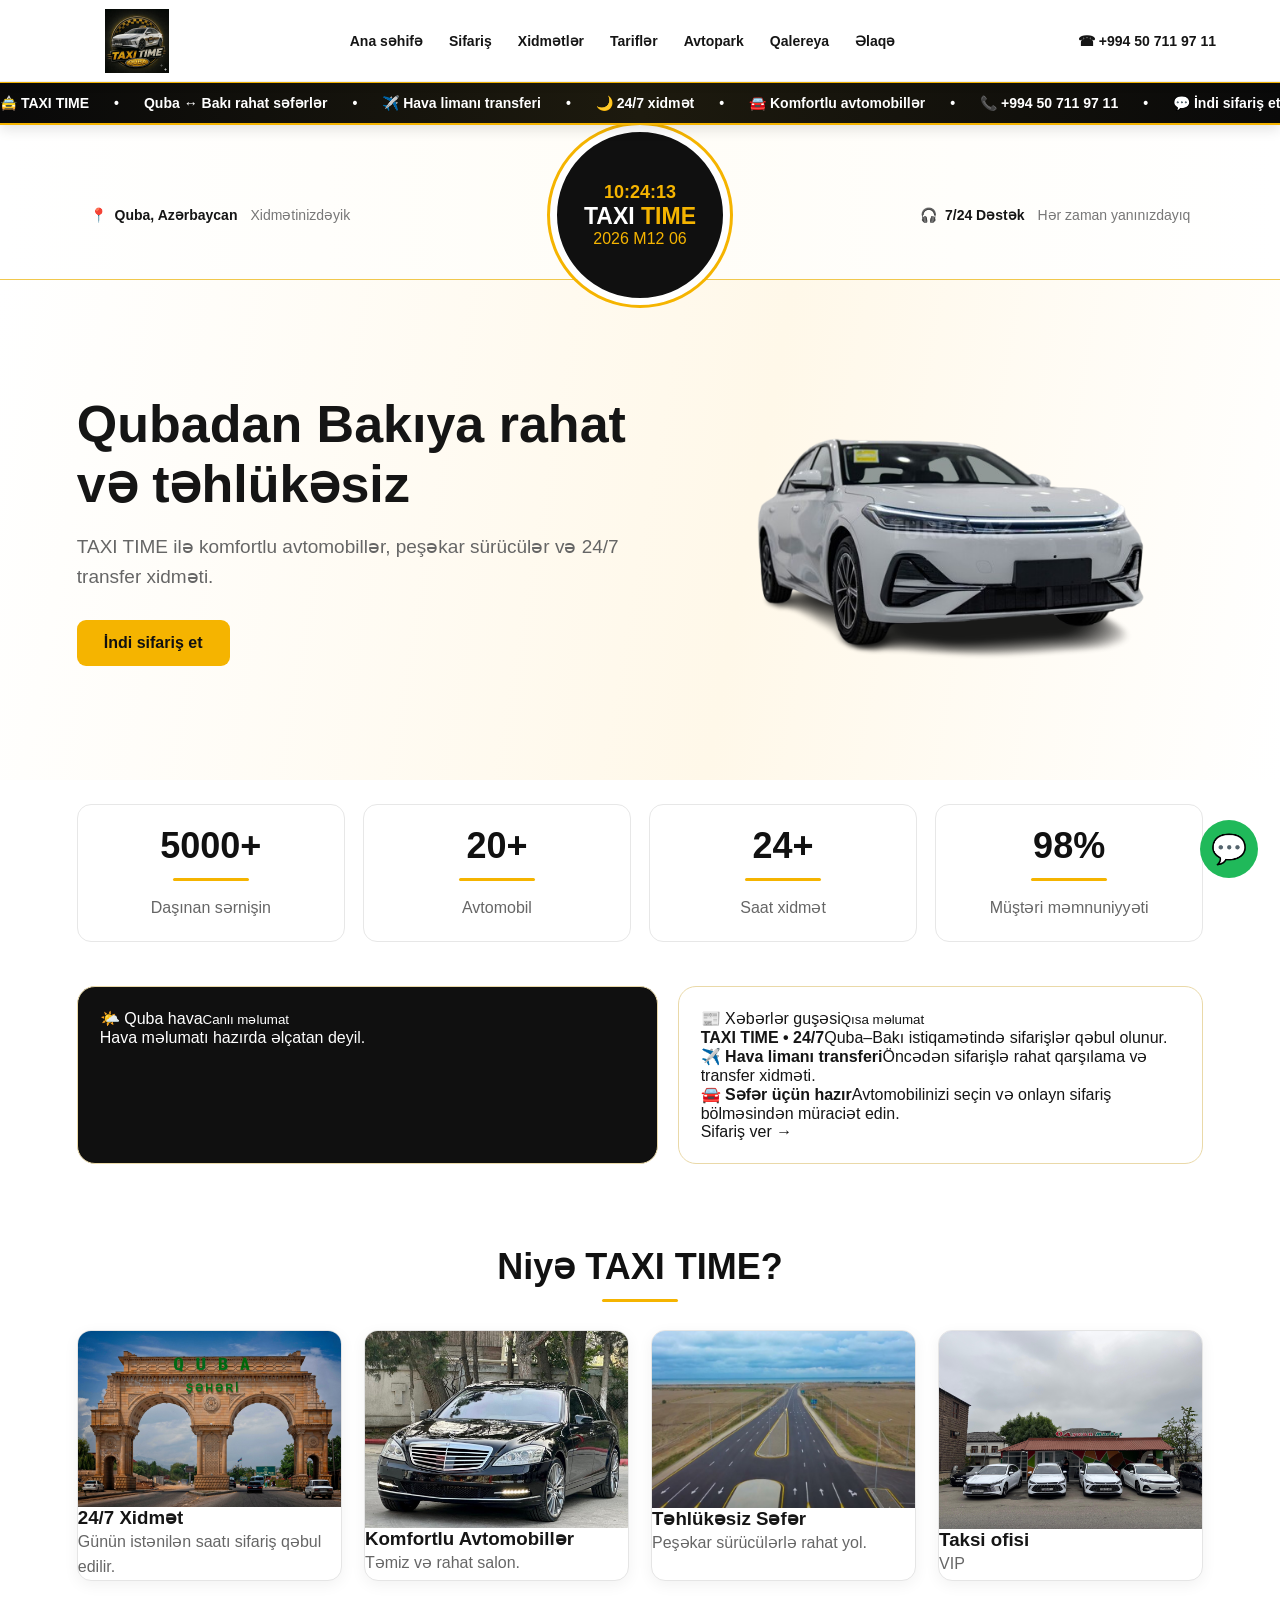
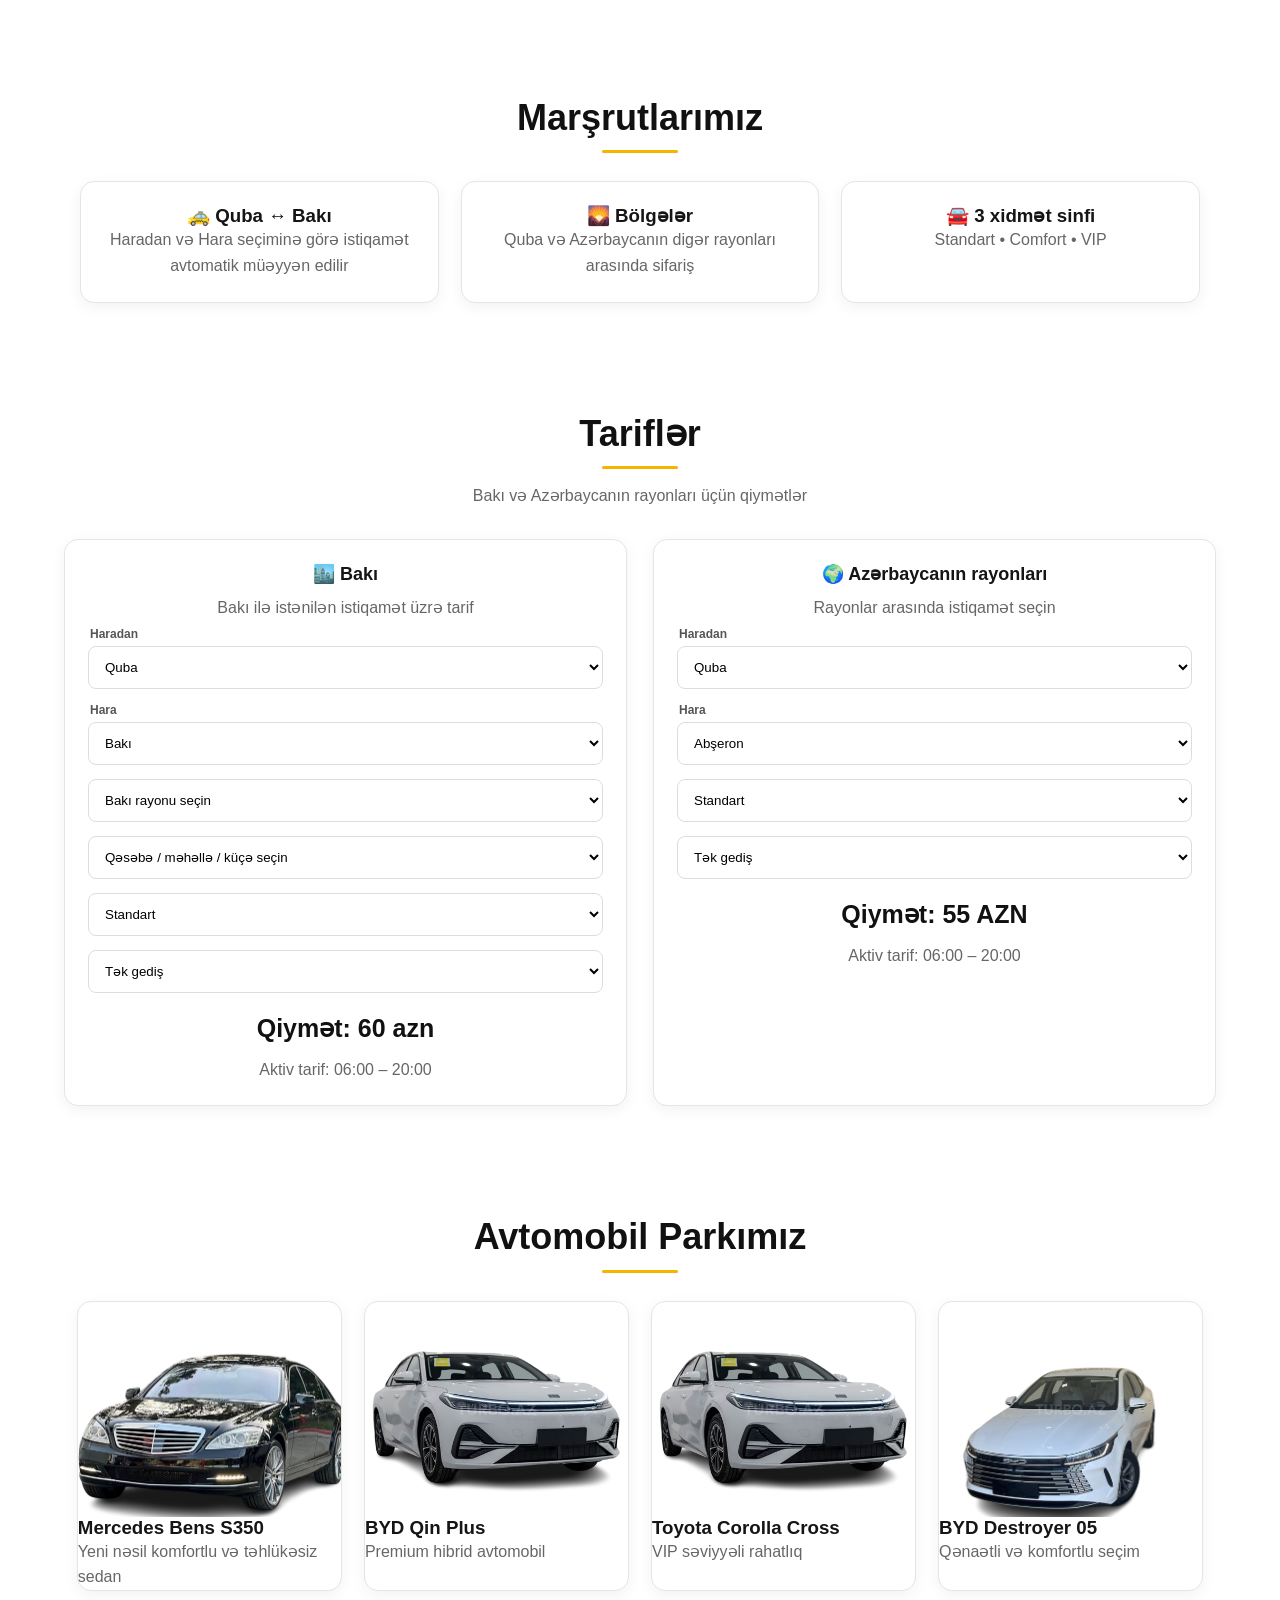
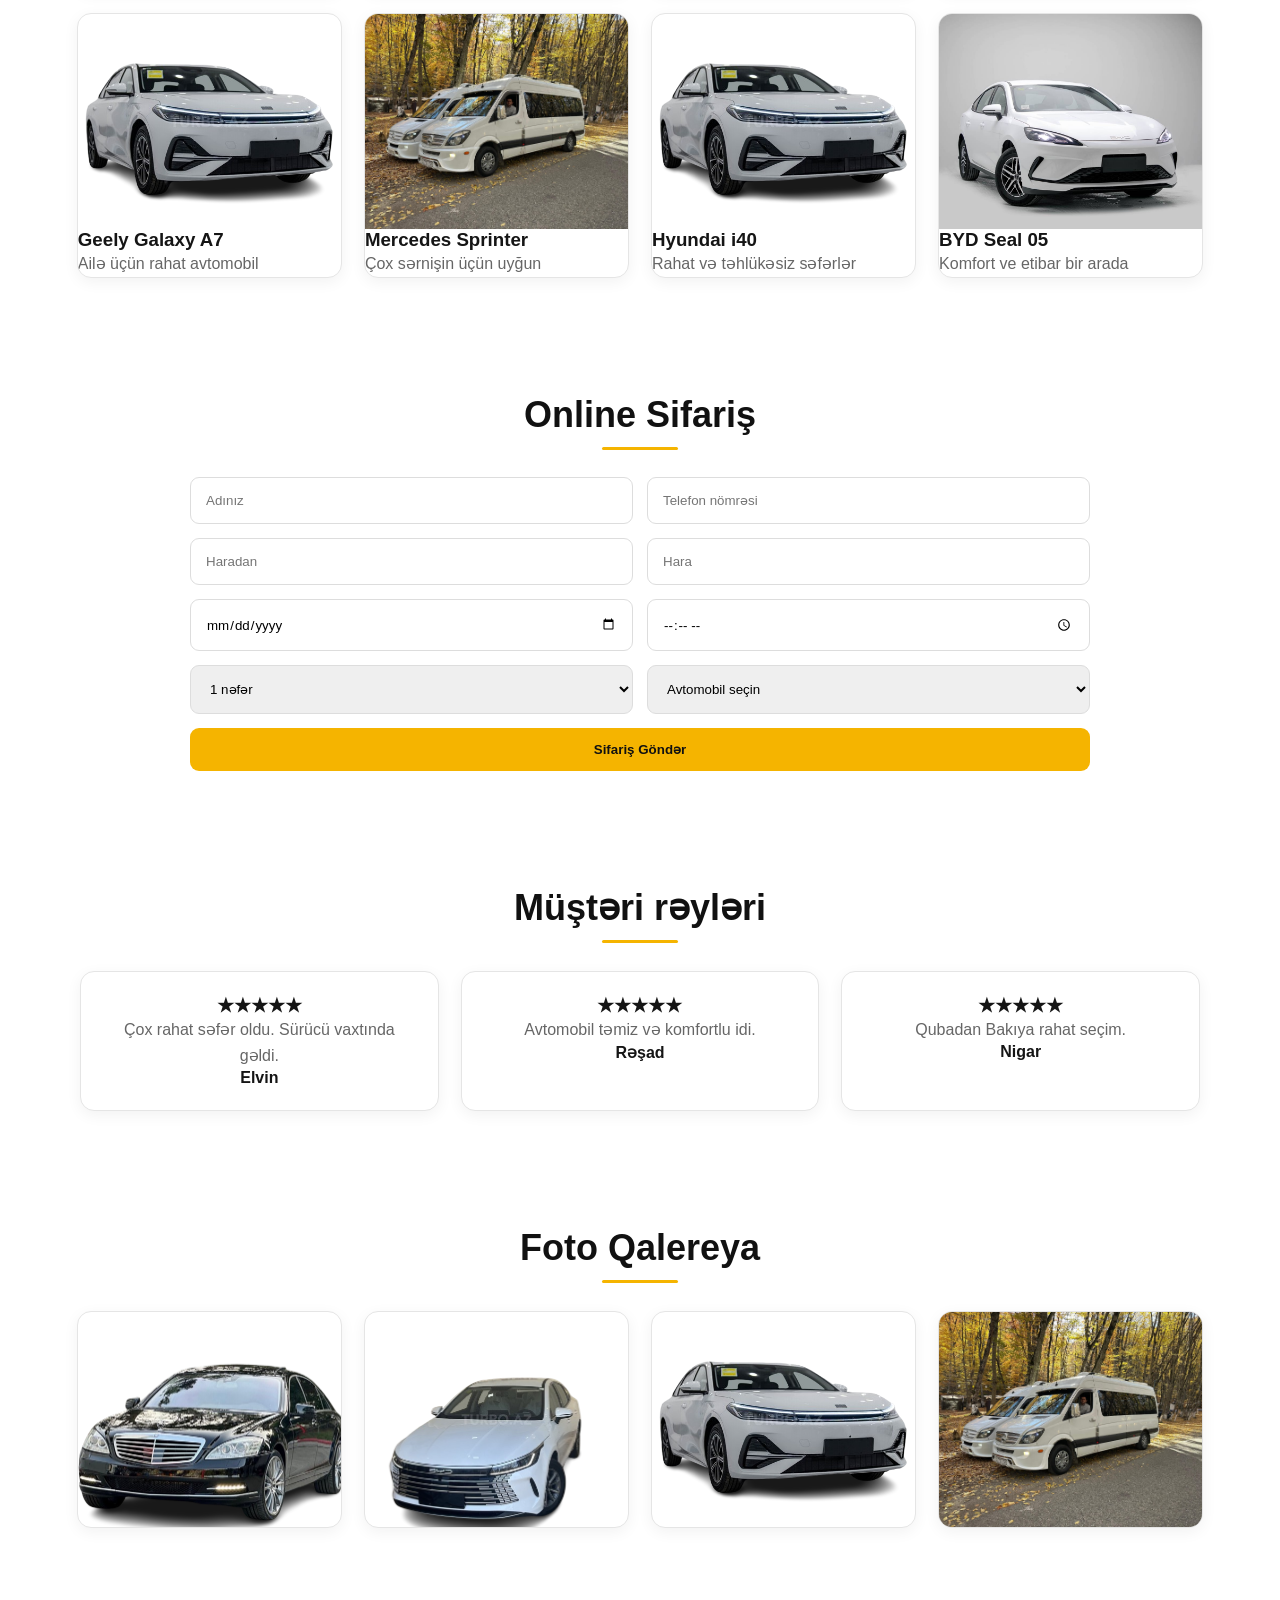
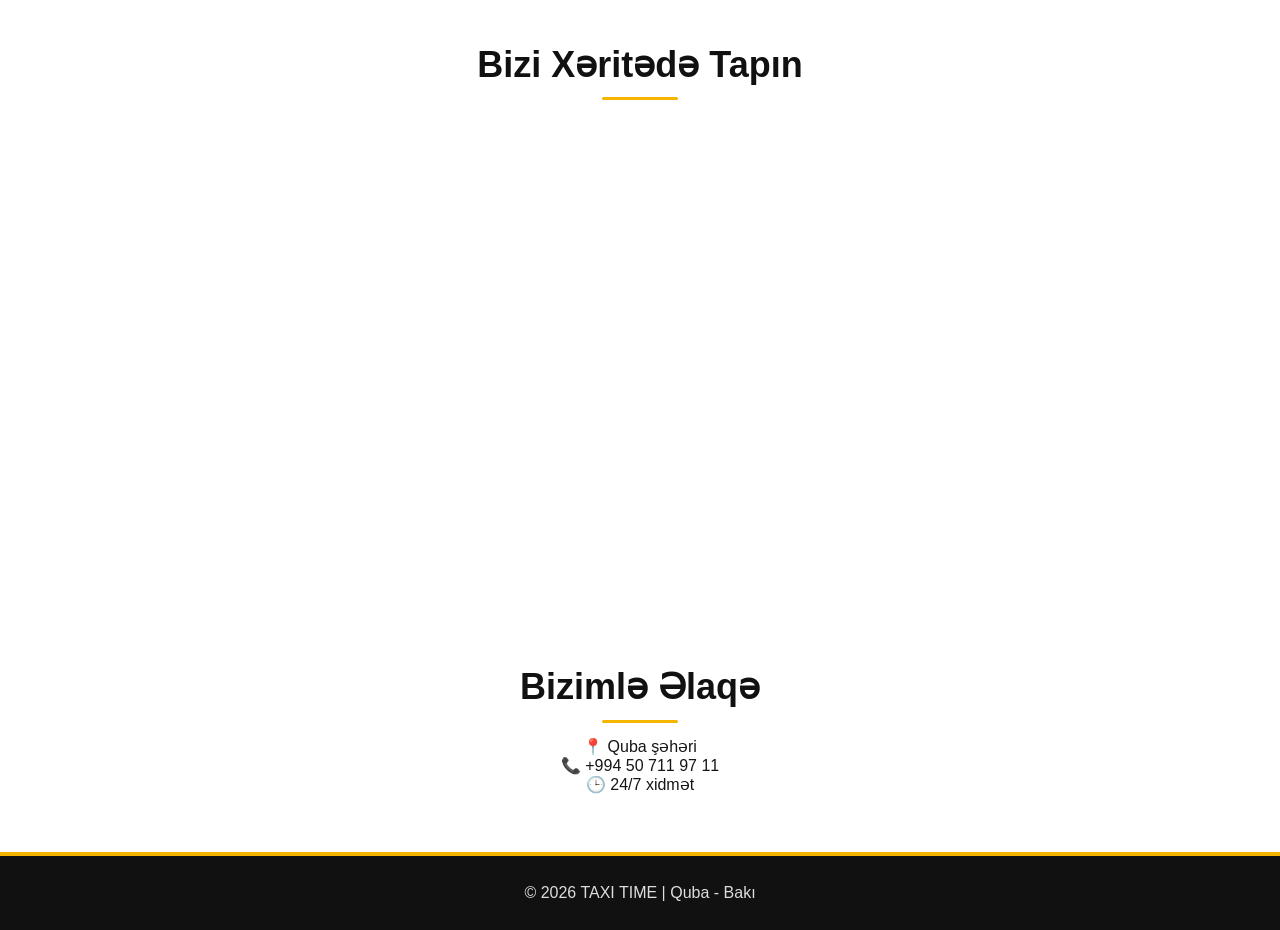
==== index.html @ c2cf370c "Bust tariff cache after Baku district fix" ====
<!DOCTYPE html>
<html lang="az"><head><meta charset="UTF-8"><meta name="viewport" content="width=device-width,initial-scale=1.0"><title>TAXI TIME | Qubadan Bakıya Rahat Taksi</title><link rel="icon" href="favicon.ico"><meta name="description" content="TAXI TIME - Quba, Bakı və bölgələrə 24/7 transfer xidməti."><link rel="stylesheet" href="style.css?v=20260822-info1"></head><body>
<div id="lightbox" class="lightbox"><span class="close">&times;</span><img class="lightbox-content" id="lightbox-img"></div>
<header id="top"><div class="logo"><img src="logo.png" alt="TAXI TIME"></div><nav><a href="#home">Ana səhifə</a><a href="#order">Sifariş</a><a href="#services">Xidmətlər</a><a href="#prices">Tariflər</a><a href="#fleet">Avtopark</a><a href="#gallery">Qalereya</a><a href="#contact">Əlaqə</a></nav><a class="header-phone" href="tel:+994507119711">☎ +994 50 711 97 11</a></header>
<div class="promo-ticker"><div class="promo-track"><span>🚖 TAXI TIME</span><b>•</b><span>Quba ↔ Bakı rahat səfərlər</span><b>•</b><span>✈️ Hava limanı transferi</span><b>•</b><span>🌙 24/7 xidmət</span><b>•</b><span>🚘 Komfortlu avtomobillər</span><b>•</b><span>📞 +994 50 711 97 11</span><b>•</b><span>💬 İndi sifariş et!</span></div></div>
<div class="clock-zone"><div class="clock-side">📍 <strong>Quba, Azərbaycan</strong><span>Xidmətinizdəyik</span></div><div id="bakuClock" class="brand-clock"><div class="clock-time">--:--:--</div><div class="clock-brand">TAXI <b>TIME</b></div><div class="clock-date">--.--.----</div></div><div class="clock-side right">🎧 <strong>7/24 Dəstək</strong><span>Hər zaman yanınızdayıq</span></div></div>
<section class="hero" id="home"><div class="hero-text"><h1>Qubadan Bakıya rahat və təhlükəsiz</h1><p>TAXI TIME ilə komfortlu avtomobillər, peşəkar sürücülər və 24/7 transfer xidməti.</p><a href="#order" class="hero-btn">İndi sifariş et</a></div><div class="car"><img src="car.png" alt="TAXI TIME avtomobili"></div></section>
<section class="stats"><div class="stat-box"><h2 class="counter" data-target="5000">0</h2><p>Daşınan sərnişin</p></div><div class="stat-box"><h2 class="counter" data-target="20">0</h2><p>Avtomobil</p></div><div class="stat-box"><h2 class="counter" data-target="24">0</h2><p>Saat xidmət</p></div><div class="stat-box"><h2>98%</h2><p>Müştəri məmnuniyyəti</p></div></section>
<section class="info-corner" id="infoCorner"></section>
<section class="services" id="services"><h2>Niyə TAXI TIME?</h2><div class="cards" id="servicesBox"></div></section>
<section class="routes" id="routes"><h2>Marşrutlarımız</h2><div class="route-cards"><div class="route-card"><h3>🚕 Quba ↔ Bakı</h3><p>Haradan və Hara seçiminə görə istiqamət avtomatik müəyyən edilir</p></div><div class="route-card"><h3>🌄 Bölgələr</h3><p>Quba və Azərbaycanın digər rayonları arasında sifariş</p></div><div class="route-card"><h3>🚘 3 xidmət sinfi</h3><p>Standart • Comfort • VIP</p></div></div></section>
<section class="prices" id="prices"><div class="section-heading"><h2>Tariflər</h2><p>Bakı və Azərbaycanın rayonları üçün qiymətlər</p></div><div class="price-cards" id="priceList"></div></section>
<section class="fleet" id="fleet"><h2>Avtomobil Parkımız</h2><div class="fleet-cards" id="carsBox"></div></section>
<section class="order" id="order"><h2>Online Sifariş</h2><div class="order-box"><input id="name" placeholder="Adınız"><input id="phone" type="tel" placeholder="Telefon nömrəsi"><input id="from" placeholder="Haradan"><input id="to" placeholder="Hara"><input id="date" type="date"><input id="time" type="time"><select id="person"><option>1 nəfər</option><option>2 nəfər</option><option>3 nəfər</option><option>4 nəfər</option></select><select id="car"><option value="">Avtomobil seçin</option></select><button onclick="sendOrder()">Sifariş Göndər</button></div></section>
<section class="reviews"><h2>Müştəri rəyləri</h2><div class="review-cards" id="reviewsBox"></div></section>
<section class="gallery" id="gallery"><h2>Foto Qalereya</h2><div class="gallery-grid" id="galleryBox"></div></section>
<section class="map-section"><h2>Bizi Xəritədə Tapın</h2><div class="map-box"><iframe src="https://www.google.com/maps?q=Quba,Azerbaijan&output=embed" width="100%" height="420" style="border:0" loading="lazy" title="TAXI TIME xəritəsi"></iframe></div></section><section class="contact" id="contact"><h2>Bizimlə Əlaqə</h2><div class="contact-item">📍 Quba şəhəri</div><div class="contact-item">📞 <a href="tel:+994507119711">+994 50 711 97 11</a></div><div class="contact-item">🕒 24/7 xidmət</div></section><a class="whatsapp" href="https://wa.me/994507119711" target="_blank" rel="noopener" aria-label="WhatsApp">💬</a><footer>© 2026 TAXI TIME | Quba - Bakı</footer><script src="script.js?v=20260821-fix1"></script><script src="price-v2.js?v=20260828-baku-district-fix2"></script><script src="image-fix.js?v=20260822-1"></script><script src="info-widgets.js?v=20260822-1"></script></body></html>
---- style.css ----
*{box-sizing:border-box;margin:0;padding:0;font-family:Arial,Helvetica,sans-serif}html{scroll-behavior:smooth}body{background:#fff;color:#151515;overflow-x:hidden}a{text-decoration:none;color:inherit}img{max-width:100%;display:block}section{padding:58px max(6%,calc((100vw - 1440px)/2))}h2{font-size:36px;line-height:1.15;text-align:center;margin:0 0 14px;color:#111}section h2:after{content:"";display:block;width:76px;height:3px;background:#f5b400;margin:12px auto 0;border-radius:4px}p{color:#666;line-height:1.6}header{position:sticky;top:0;z-index:9990;background:rgba(255,255,255,.98);display:grid;grid-template-columns:170px 1fr 205px;align-items:center;min-height:82px;padding:8px max(5%,calc((100vw - 1500px)/2));border-bottom:1px solid #eee;box-shadow:0 2px 12px rgba(0,0,0,.05)}.logo img{width:145px;height:64px;object-fit:contain}nav{display:flex;gap:24px;align-items:center;justify-content:center}nav a{font-size:14px;font-weight:700;padding:11px 1px;position:relative;white-space:nowrap}nav a:hover{color:#c88f00}nav a:after{content:"";position:absolute;left:0;right:0;bottom:3px;height:2px;background:#f5b400;transform:scaleX(0);transition:.2s}nav a:hover:after{transform:scaleX(1)}.header-phone{justify-self:end;font-weight:800;font-size:14px;white-space:nowrap}.promo-ticker{width:100%;height:43px;overflow:hidden;background:linear-gradient(90deg,#090909,#1d1a0e,#090909);border-top:1px solid #f5b400;border-bottom:2px solid #f5b400;color:#fff;display:flex;align-items:center;box-shadow:0 4px 14px rgba(0,0,0,.12);position:relative;z-index:20}.promo-track{display:flex;align-items:center;gap:25px;width:max-content;white-space:nowrap;animation:taxiTicker 28s linear infinite;font-size:14px;font-weight:700}@keyframes taxiTicker{from{transform:translateX(0)}to{transform:translateX(-50%)}}.clock-zone{height:155px;position:relative;display:grid;grid-template-columns:1fr 230px 1fr;align-items:center;padding:0 max(7%,calc((100vw - 1400px)/2));border-bottom:1px solid #f1c84d;background:linear-gradient(90deg,#fff,#fffdf7,#fff)}.clock-side{display:flex;gap:8px;align-items:center;font-size:14px}.clock-side span{display:block;color:#777;margin-left:5px}.clock-side.right{justify-content:flex-end}.brand-clock{position:relative!important;margin:0 auto!important;width:180px!important;height:180px!important;border-radius:50%!important;background:#101010!important;border:7px solid #fff!important;outline:3px solid #f5b400!important;color:#fff!important;display:flex!important;flex-direction:column;align-items:center;justify-content:center;text-align:center}.clock-time{font-size:18px;font-weight:900;color:#f5b400}.clock-brand{font-size:23px;font-weight:900}.clock-brand b,.clock-date{color:#f5b400}.hero{min-height:500px;display:grid;grid-template-columns:minmax(0,1.05fr) minmax(400px,.95fr);align-items:center;gap:65px;background:linear-gradient(100deg,#fff 0%,#fff8e9 58%,#fff 100%)}.hero h1{font-size:52px;margin-bottom:18px}.hero p{font-size:19px;margin-bottom:28px}.hero-btn,.btn,button{display:inline-block;background:#f5b400;color:#111;border:0;border-radius:9px;padding:14px 27px;font-weight:800;cursor:pointer}.car img{width:min(100%,610px)}.stats{padding-top:24px;padding-bottom:24px;display:grid;grid-template-columns:repeat(4,1fr);gap:18px}.stat-box{border:1px solid #e7e7e7;border-radius:14px;text-align:center;padding:20px;background:#fff}.services,.routes,.prices,.fleet,.reviews,.gallery,.contact,.map-section,.order{background:#fff}.cards,.route-cards,.price-cards,.fleet-cards,.review-cards,.gallery-grid{display:grid;gap:22px;margin:28px auto 0;width:100%}.cards,.fleet-cards,.gallery-grid{grid-template-columns:repeat(4,minmax(0,1fr))}.card,.route-card,.price-card,.fleet-card,.review,.gallery-item{background:#fff;border:1px solid #e5e5e5;border-radius:14px;overflow:hidden;box-shadow:0 4px 15px rgba(0,0,0,.055)}.route-cards{grid-template-columns:repeat(3,minmax(0,1fr));max-width:1120px}.route-card,.price-card,.review{padding:23px;text-align:center}.prices{padding:52px max(5%,calc((100vw - 1500px)/2))}.section-heading{text-align:center;margin:0 auto 30px}.price-cards{display:block;max-width:1240px;margin:0 auto!important}.tt-public-grid{display:grid;grid-template-columns:1fr 1fr;gap:26px;align-items:start}.tt-tariff-card{max-width:none!important;margin:0!important;height:100%}.price-card h3{margin-bottom:10px;font-size:18px}.price-card label{display:block;text-align:left;font-size:12px;font-weight:800;color:#555;margin:7px 2px -2px}.price-card select{width:100%;padding:12px;margin:7px 0;border:1px solid #ddd;border-radius:8px;background:#fff}.price-card h2{font-size:25px;margin:14px 0}.price-card h2:after{display:none}.fleet-cards{align-items:stretch}.fleet-card{display:flex;flex-direction:column}.fleet-card img,.gallery-item img{width:100%;height:215px;object-fit:cover}.order-box{max-width:900px;margin:27px auto 0;display:grid;grid-template-columns:1fr 1fr;gap:14px}.order-box input,.order-box select{padding:15px;border:1px solid #ddd;border-radius:9px}.order-box button{grid-column:1/-1}.review-cards{grid-template-columns:repeat(3,minmax(0,1fr));max-width:1120px}.gallery-grid{grid-template-columns:repeat(4,minmax(0,1fr))}.map-box{margin:26px auto 0;max-width:1200px}.contact{text-align:center}.whatsapp{position:fixed;right:22px;bottom:22px;width:58px;height:58px;border-radius:50%;display:flex;align-items:center;justify-content:center;background:#20b95a;color:#fff;font-size:29px;z-index:9999}footer{background:#111;color:#ddd;text-align:center;padding:28px;border-top:4px solid #f5b400}.lightbox{display:none;position:fixed;inset:0;background:rgba(0,0,0,.9);z-index:10000}.info-corner{padding-top:20px;padding-bottom:24px;display:grid;grid-template-columns:1.05fr .95fr;gap:20px}.weather-panel,.news-panel{border:1px solid #ead9a8;border-radius:18px;padding:22px}.weather-panel{background:#101010;color:#fff}.news-panel{background:#fff}@media(max-width:1050px){header{grid-template-columns:140px 1fr}.header-phone{display:none}nav{gap:12px}.cards,.fleet-cards,.gallery-grid{grid-template-columns:repeat(2,minmax(0,1fr))}.hero{grid-template-columns:1fr 1fr}.stats{grid-template-columns:repeat(2,1fr)}}@media(max-width:720px){header{position:relative;display:block;text-align:center;padding:8px 5%}.logo img{margin:auto;width:130px;height:55px}nav{margin-top:5px;justify-content:center;flex-wrap:wrap;gap:3px 13px}.clock-zone{height:190px;display:flex;justify-content:center}.clock-side{display:none}.hero{padding:45px 5%;display:block;text-align:center}.hero h1{font-size:36px}.stats{grid-template-columns:1fr 1fr}.info-corner{grid-template-columns:1fr}.cards,.route-cards,.fleet-cards,.review-cards,.gallery-grid{grid-template-columns:1fr}.tt-public-grid{grid-template-columns:1fr}.prices{padding:45px 5%}.order-box{grid-template-columns:1fr}.order-box button{grid-column:auto}section{padding:46px 5%}h2{font-size:30px}}
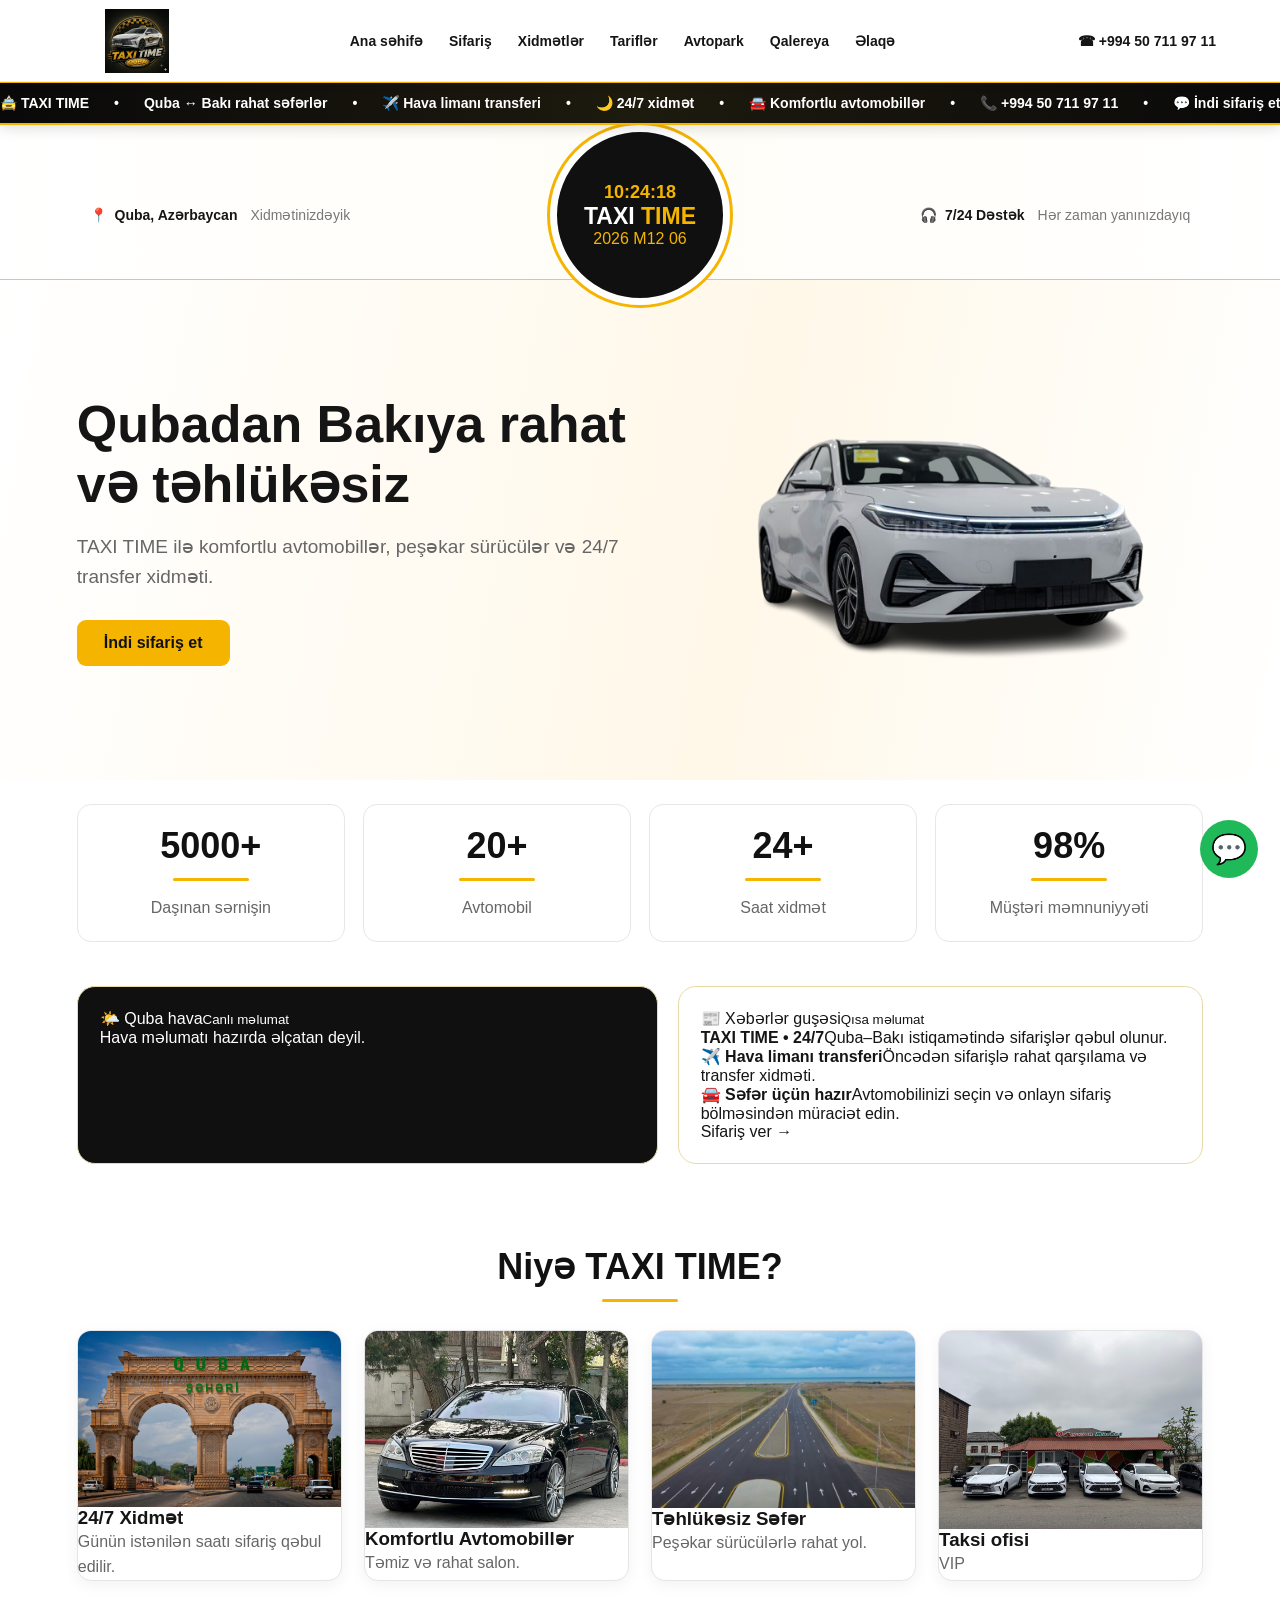
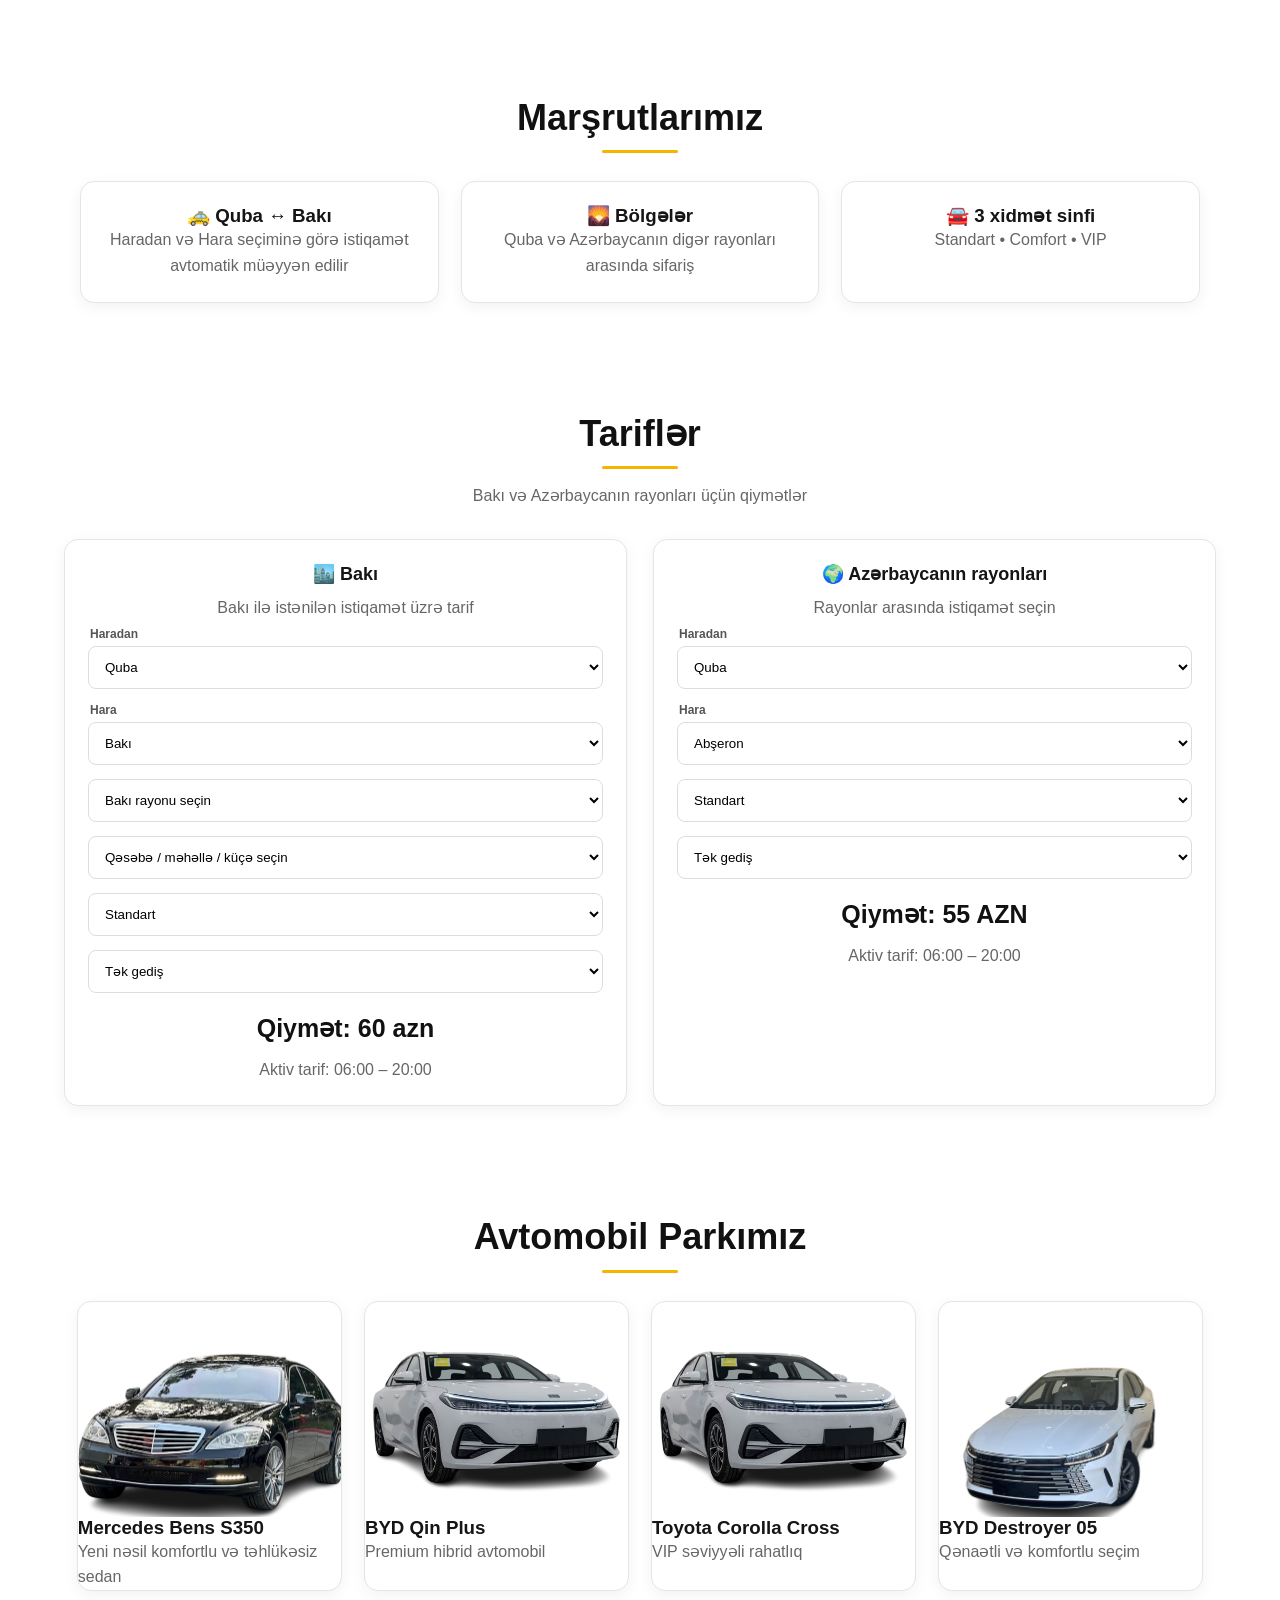
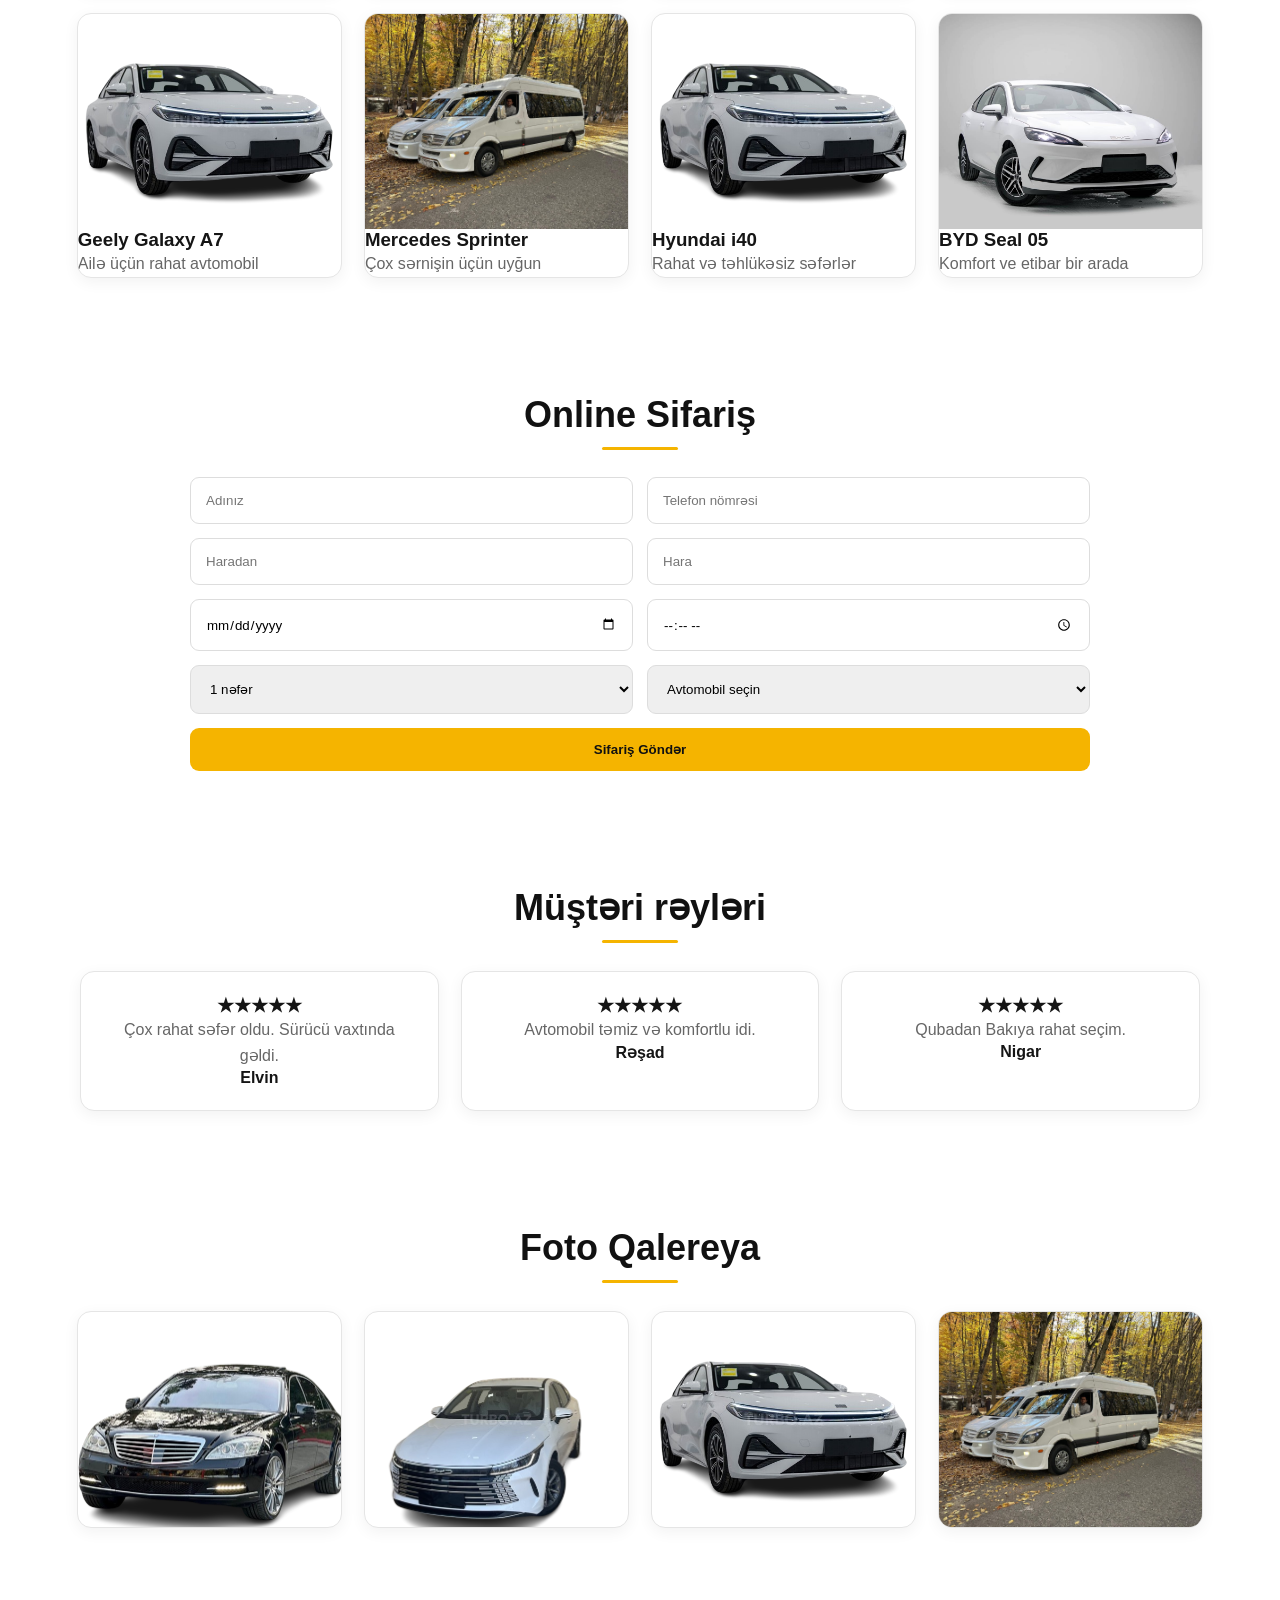
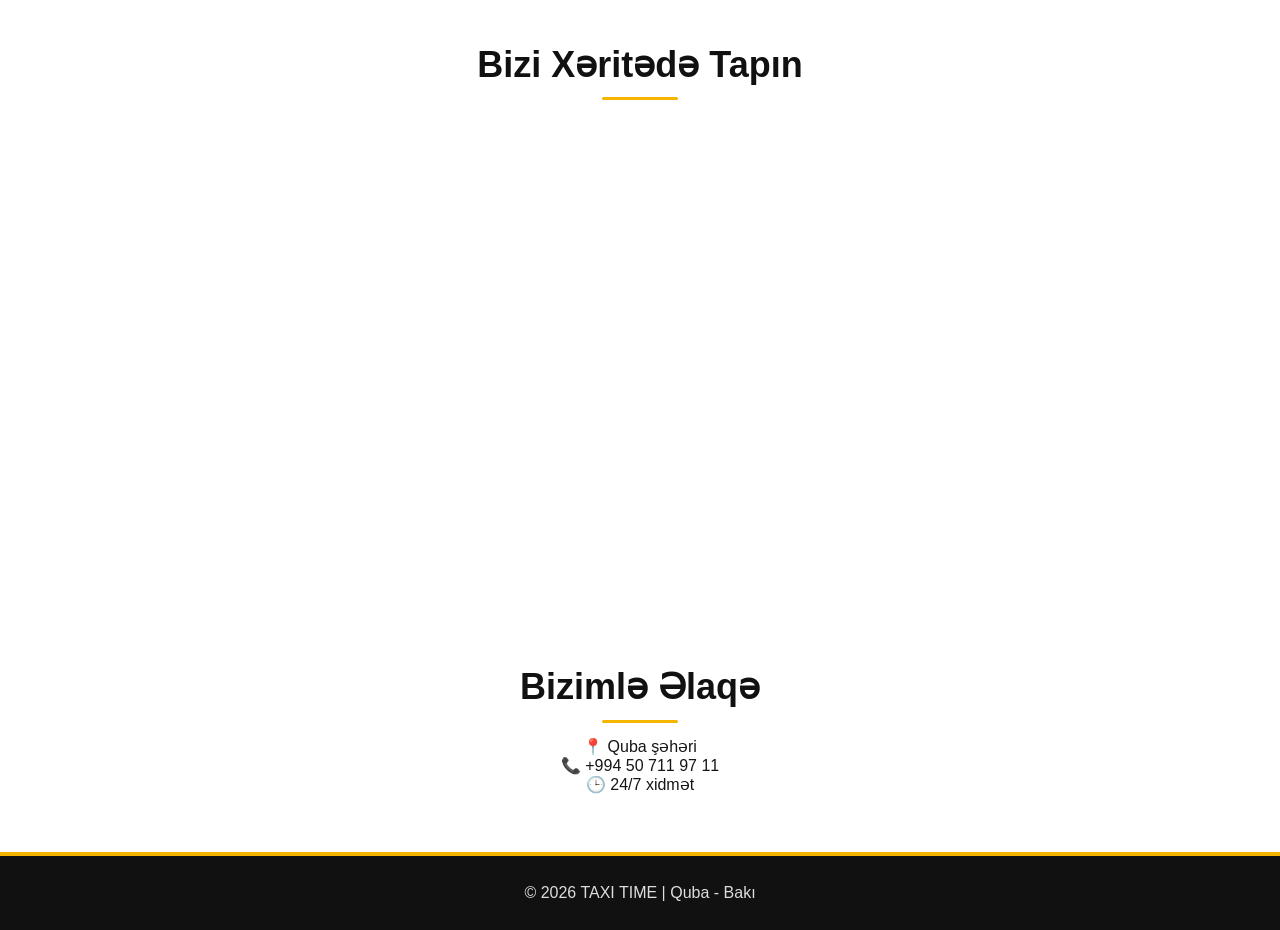
==== commit e8ff6898: "Add files via upload" ====
--- a/index.html
+++ b/index.html
@@ -1,10 +1,91 @@
 <!DOCTYPE html>
-<html lang="az"><head><meta charset="UTF-8"><meta name="viewport" content="width=device-width,initial-scale=1.0"><title>TAXI TIME | Qubadan Bakıya Rahat Taksi</title><link rel="icon" href="favicon.ico"><meta name="description" content="TAXI TIME - Quba, Bakı və bölgələrə 24/7 transfer xidməti."><link rel="stylesheet" href="style.css?v=20260822-info1"></head><body>
+<html lang="az"><head><meta charset="UTF-8"><meta name="viewport" content="width=device-width,initial-scale=1.0"><title>TAXI TIME | Quba Taksi, Quba–Bakı Transfer və Bölgələr</title><link rel="icon" href="favicon.ico"><meta name="description" content="TAXI TIME — Quba, Bakı və Azərbaycanın bölgələri üzrə 24/7 taksi və transfer xidməti. Quba–Bakı, hava limanı və bölgələrə rahat səfər üçün onlayn sifariş."><link rel="stylesheet" href="style.css?v=20260822-info1">
+<!-- TAXI TIME SEO -->
+<link rel="canonical" href="https://taxitime.az/">
+<link rel="alternate" hreflang="az-AZ" href="https://taxitime.az/">
+<meta name="robots" content="index,follow,max-image-preview:large,max-snippet:-1,max-video-preview:-1">
+<meta name="author" content="TAXI TIME">
+<meta name="theme-color" content="#111111">
+<meta name="format-detection" content="telephone=yes">
+<meta name="geo.region" content="AZ-QBA">
+<meta name="geo.placename" content="Quba, Azərbaycan">
+
+<meta property="og:type" content="website">
+<meta property="og:locale" content="az_AZ">
+<meta property="og:site_name" content="TAXI TIME">
+<meta property="og:title" content="TAXI TIME | Quba Taksi, Quba–Bakı Transfer və Bölgələr">
+<meta property="og:description" content="Quba, Bakı və Azərbaycanın bölgələri üzrə 24/7 taksi və transfer xidməti. Onlayn sifariş, hava limanı transferi və 3 xidmət sinfi.">
+<meta property="og:url" content="https://taxitime.az/">
+<meta property="og:image" content="https://taxitime.az/logo.png">
+<meta property="og:image:alt" content="TAXI TIME loqosu">
+
+<meta name="twitter:card" content="summary_large_image">
+<meta name="twitter:title" content="TAXI TIME | Quba Taksi və Transfer">
+<meta name="twitter:description" content="Quba–Bakı və Azərbaycanın bölgələrinə 24/7 taksi və transfer xidməti.">
+<meta name="twitter:image" content="https://taxitime.az/logo.png">
+
+<script type="application/ld+json">
+{
+  "@context": "https://schema.org",
+  "@graph": [
+    {
+      "@type": "WebSite",
+      "@id": "https://taxitime.az/#website",
+      "url": "https://taxitime.az/",
+      "name": "TAXI TIME",
+      "inLanguage": "az-AZ"
+    },
+    {
+      "@type": ["LocalBusiness", "TaxiService"],
+      "@id": "https://taxitime.az/#taxi-service",
+      "name": "TAXI TIME",
+      "url": "https://taxitime.az/",
+      "logo": "https://taxitime.az/logo.png",
+      "image": "https://taxitime.az/car.png",
+      "telephone": "+994507119711",
+      "description": "Quba, Bakı və Azərbaycanın bölgələri üzrə 24/7 taksi və transfer xidməti.",
+      "address": {
+        "@type": "PostalAddress",
+        "addressLocality": "Quba",
+        "addressCountry": "AZ"
+      },
+      "areaServed": {
+        "@type": "Country",
+        "name": "Azərbaycan"
+      },
+      "openingHoursSpecification": [
+        {
+          "@type": "OpeningHoursSpecification",
+          "dayOfWeek": ["Monday","Tuesday","Wednesday","Thursday","Friday","Saturday","Sunday"],
+          "opens": "00:00",
+          "closes": "23:59"
+        }
+      ],
+      "sameAs": [
+        "https://www.facebook.com/profile.php?id=61590529763953",
+        "https://www.tiktok.com/@taxitime_az",
+        "https://www.youtube.com/@TaxiTimeGUBA"
+      ],
+      "hasOfferCatalog": {
+        "@type": "OfferCatalog",
+        "name": "TAXI TIME xidmətləri",
+        "itemListElement": [
+          {"@type":"Offer","itemOffered":{"@type":"Service","name":"Quba–Bakı taksi və transfer"}},
+          {"@type":"Offer","itemOffered":{"@type":"Service","name":"Hava limanı transferi"}},
+          {"@type":"Offer","itemOffered":{"@type":"Service","name":"Azərbaycan bölgələri üzrə taksi və transfer"}}
+        ]
+      }
+    }
+  ]
+}
+</script>
+<!-- /TAXI TIME SEO -->
+</head><body>
 <div id="lightbox" class="lightbox"><span class="close">&times;</span><img class="lightbox-content" id="lightbox-img"></div>
-<header id="top"><div class="logo"><img src="logo.png" alt="TAXI TIME"></div><nav><a href="#home">Ana səhifə</a><a href="#order">Sifariş</a><a href="#services">Xidmətlər</a><a href="#prices">Tariflər</a><a href="#fleet">Avtopark</a><a href="#gallery">Qalereya</a><a href="#contact">Əlaqə</a></nav><a class="header-phone" href="tel:+994507119711">☎ +994 50 711 97 11</a></header>
+<header id="top"><div class="logo"><img src="logo.png" alt="TAXI TIME Quba taksi və transfer xidməti" width="auto" height="auto"></div><nav><a href="#home">Ana səhifə</a><a href="#order">Sifariş</a><a href="#services">Xidmətlər</a><a href="#prices">Tariflər</a><a href="#fleet">Avtopark</a><a href="#gallery">Qalereya</a><a href="#contact">Əlaqə</a></nav><a class="header-phone" href="tel:+994507119711">☎ +994 50 711 97 11</a></header>
 <div class="promo-ticker"><div class="promo-track"><span>🚖 TAXI TIME</span><b>•</b><span>Quba ↔ Bakı rahat səfərlər</span><b>•</b><span>✈️ Hava limanı transferi</span><b>•</b><span>🌙 24/7 xidmət</span><b>•</b><span>🚘 Komfortlu avtomobillər</span><b>•</b><span>📞 +994 50 711 97 11</span><b>•</b><span>💬 İndi sifariş et!</span></div></div>
 <div class="clock-zone"><div class="clock-side">📍 <strong>Quba, Azərbaycan</strong><span>Xidmətinizdəyik</span></div><div id="bakuClock" class="brand-clock"><div class="clock-time">--:--:--</div><div class="clock-brand">TAXI <b>TIME</b></div><div class="clock-date">--.--.----</div></div><div class="clock-side right">🎧 <strong>7/24 Dəstək</strong><span>Hər zaman yanınızdayıq</span></div></div>
-<section class="hero" id="home"><div class="hero-text"><h1>Qubadan Bakıya rahat və təhlükəsiz</h1><p>TAXI TIME ilə komfortlu avtomobillər, peşəkar sürücülər və 24/7 transfer xidməti.</p><a href="#order" class="hero-btn">İndi sifariş et</a></div><div class="car"><img src="car.png" alt="TAXI TIME avtomobili"></div></section>
+<section class="hero" id="home"><div class="hero-text"><h1>Qubadan Bakıya rahat və təhlükəsiz</h1><p>TAXI TIME ilə komfortlu avtomobillər, peşəkar sürücülər və 24/7 transfer xidməti.</p><a href="#order" class="hero-btn">İndi sifariş et</a></div><div class="car"><img src="car.png" alt="TAXI TIME Quba–Bakı transfer avtomobili" loading="eager" fetchpriority="high"></div></section>
 <section class="stats"><div class="stat-box"><h2 class="counter" data-target="5000">0</h2><p>Daşınan sərnişin</p></div><div class="stat-box"><h2 class="counter" data-target="20">0</h2><p>Avtomobil</p></div><div class="stat-box"><h2 class="counter" data-target="24">0</h2><p>Saat xidmət</p></div><div class="stat-box"><h2>98%</h2><p>Müştəri məmnuniyyəti</p></div></section>
 <section class="info-corner" id="infoCorner"></section>
 <section class="services" id="services"><h2>Niyə TAXI TIME?</h2><div class="cards" id="servicesBox"></div></section>
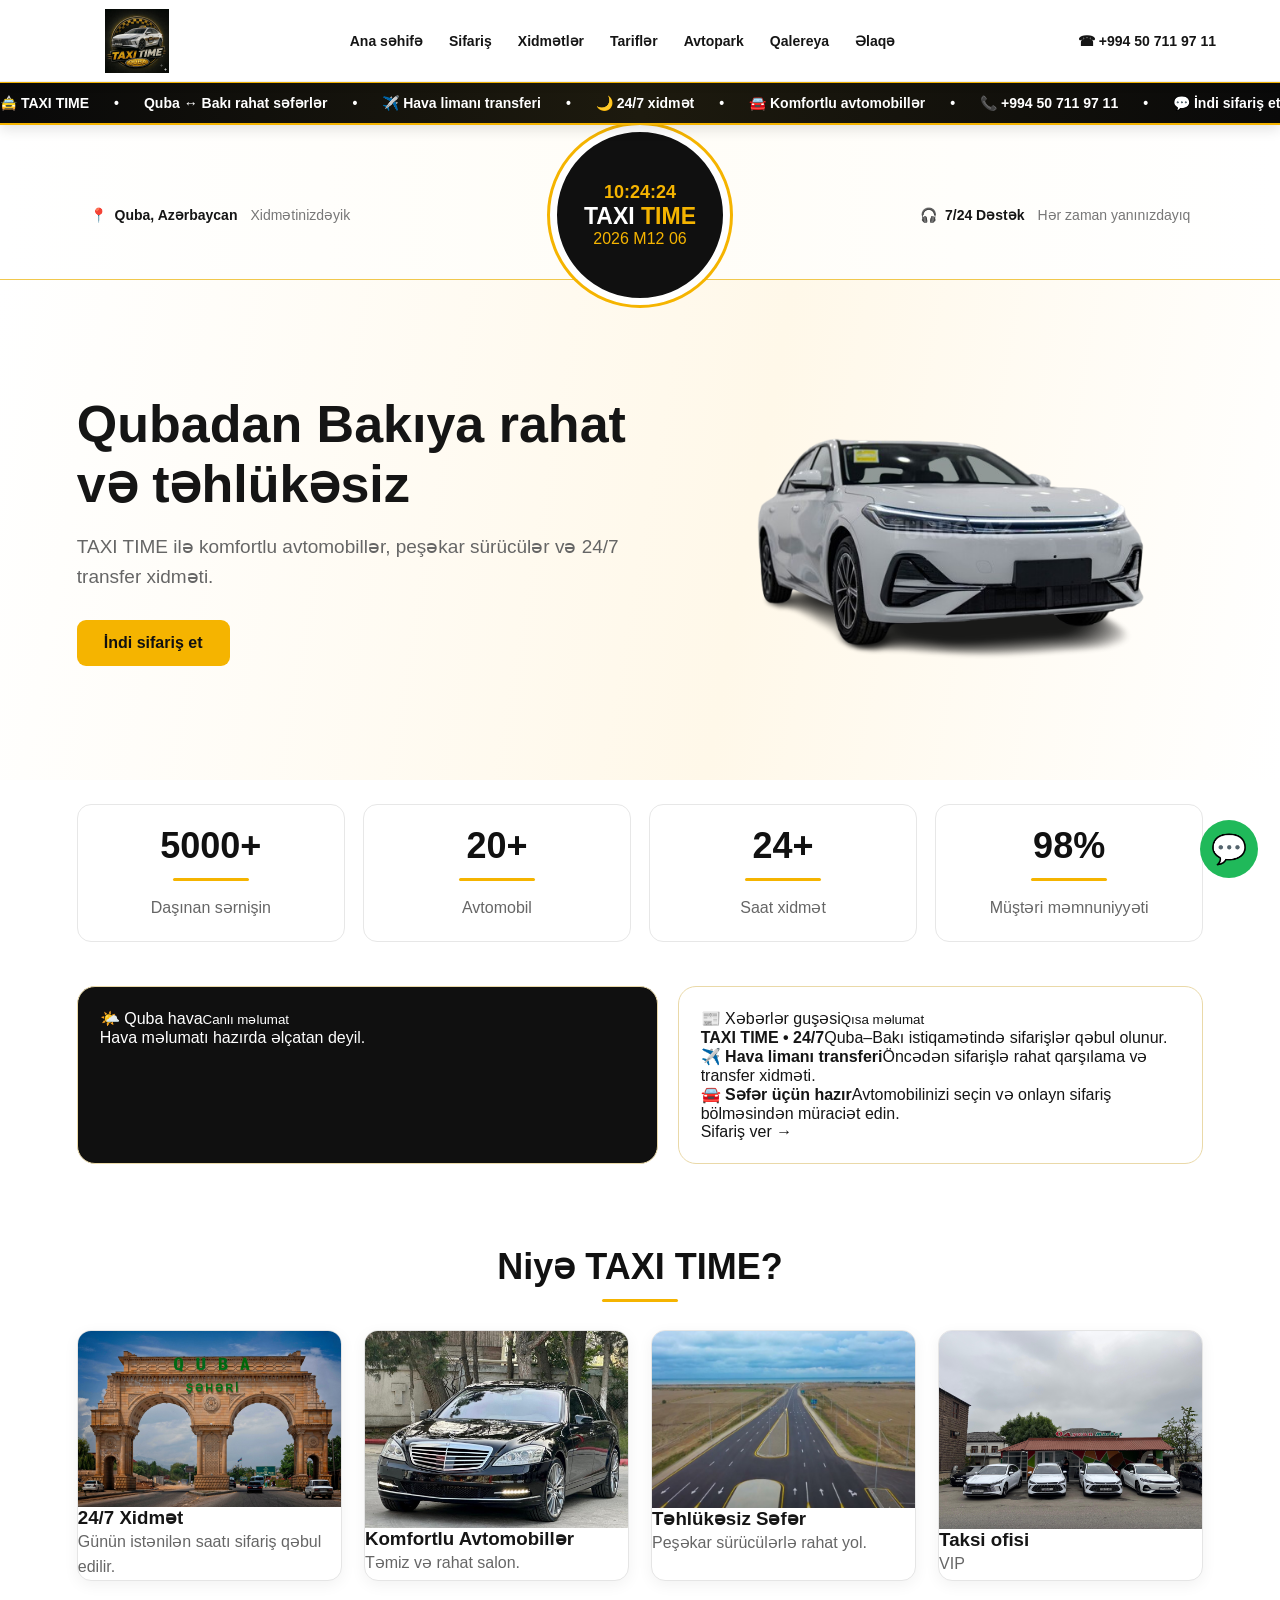
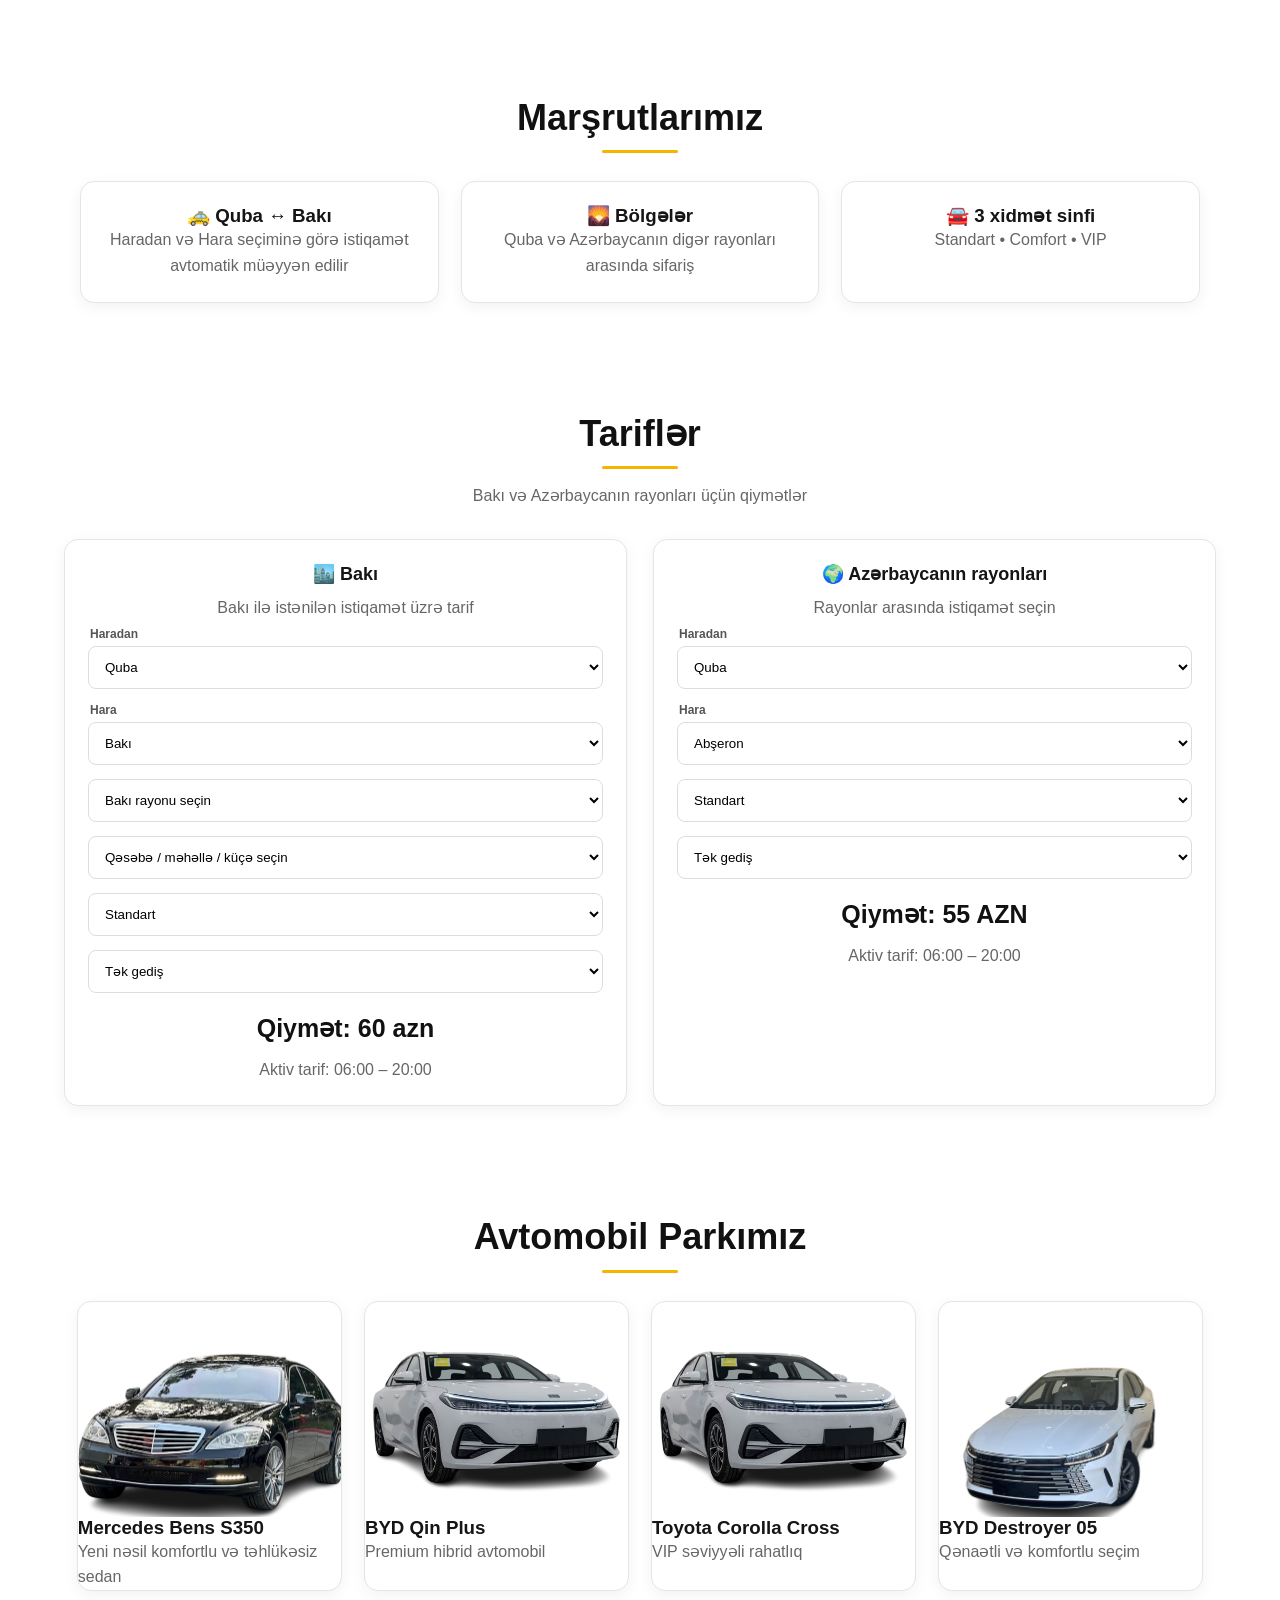
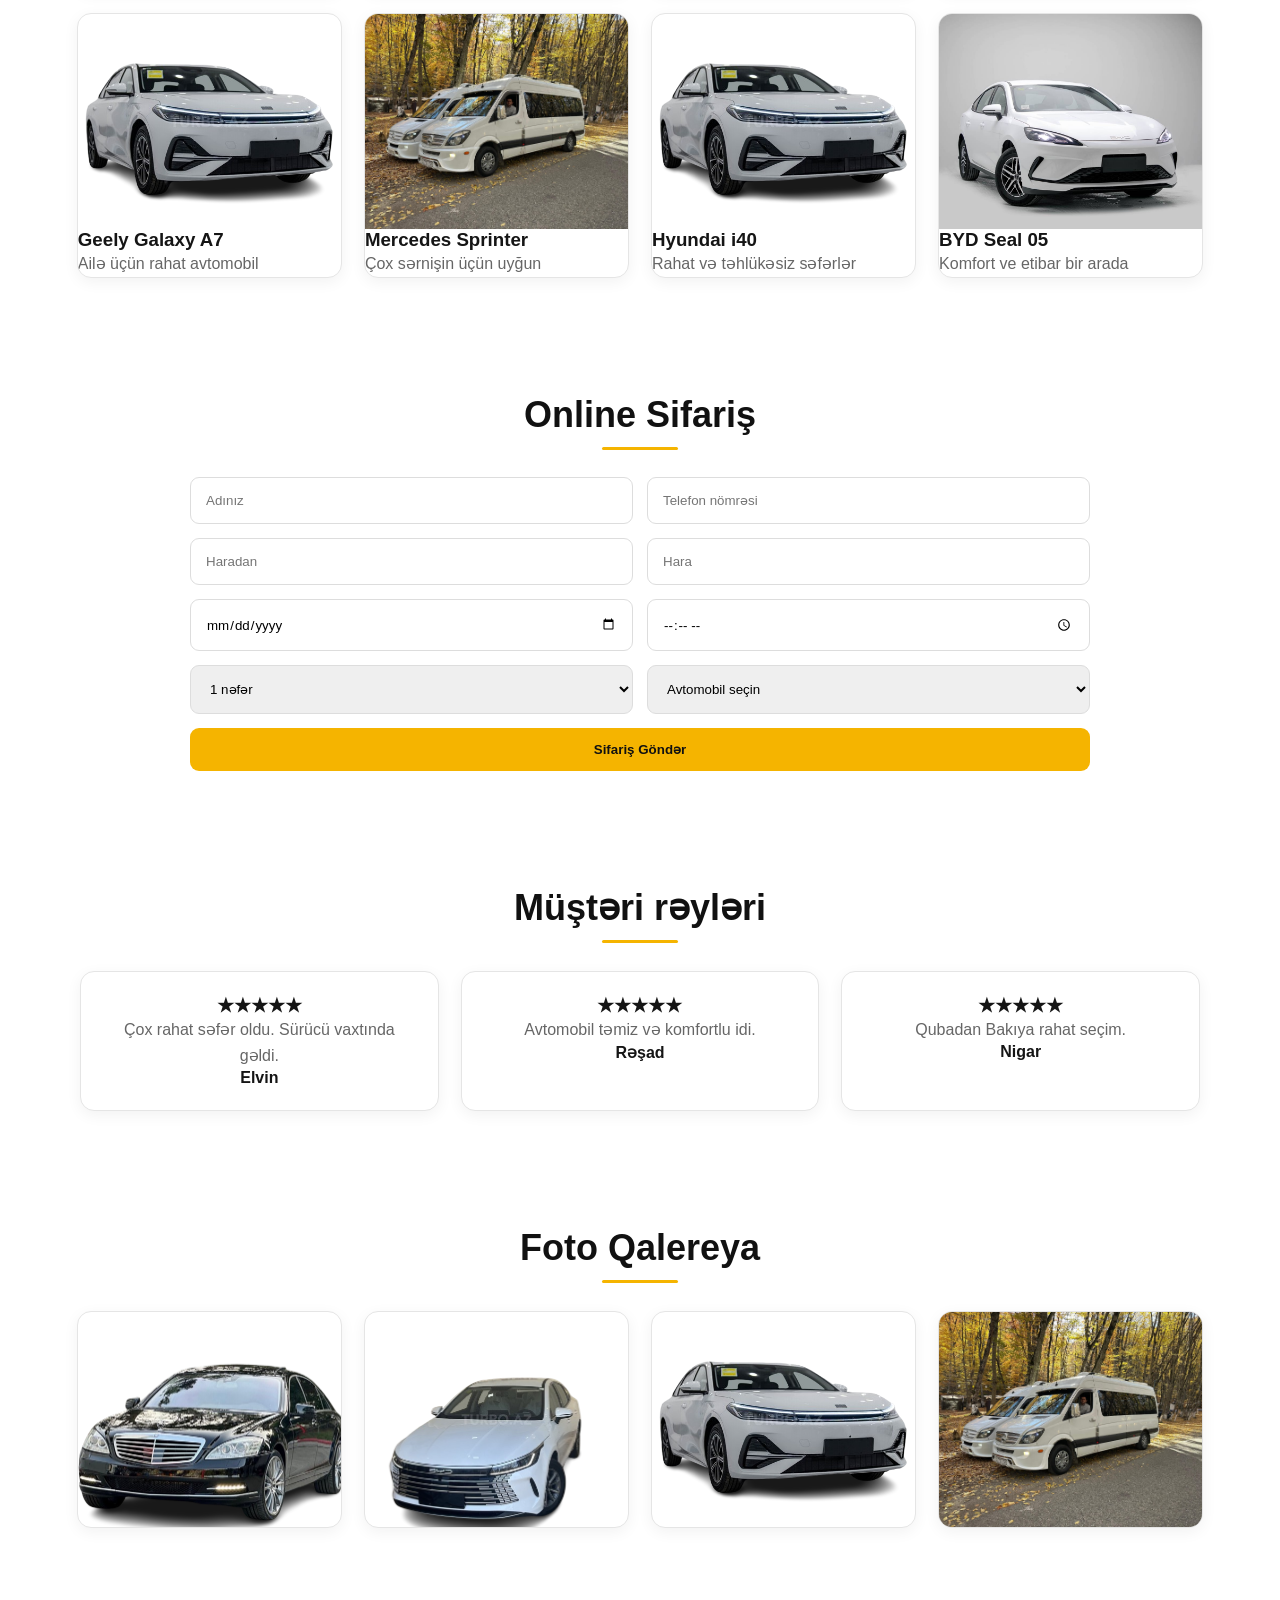
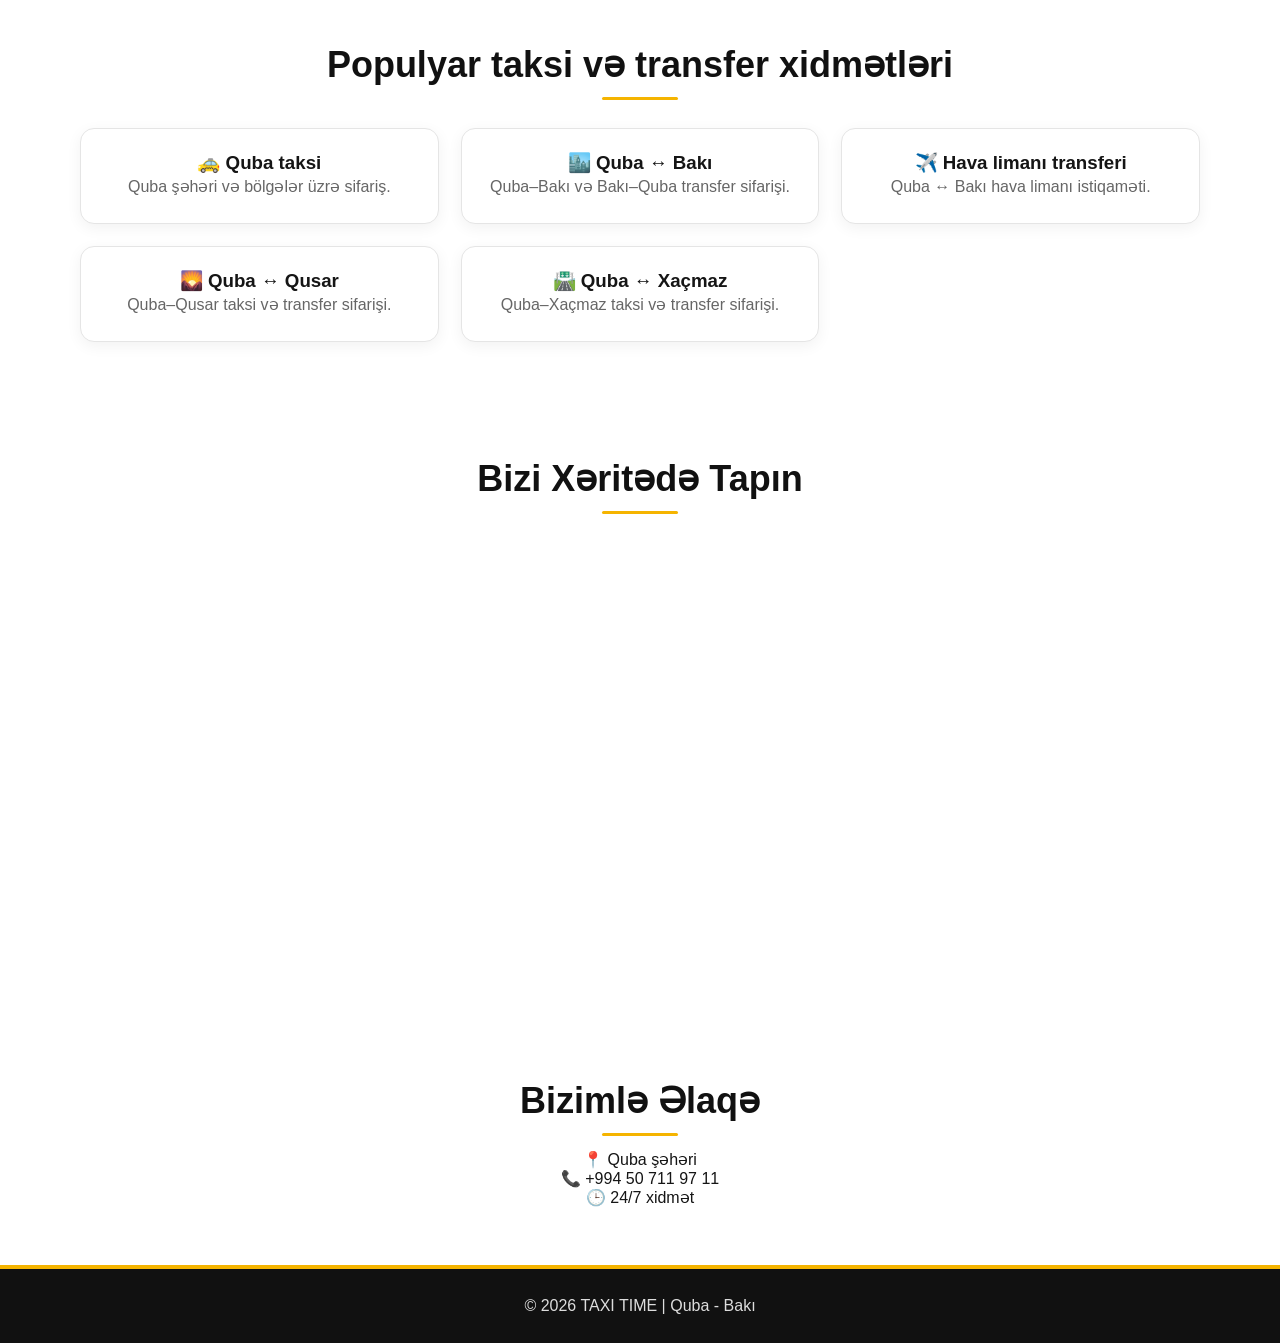
==== commit 34e88629: "Add files via upload" ====
--- a/index.html
+++ b/index.html
@@ -95,4 +95,4 @@
 <section class="order" id="order"><h2>Online Sifariş</h2><div class="order-box"><input id="name" placeholder="Adınız"><input id="phone" type="tel" placeholder="Telefon nömrəsi"><input id="from" placeholder="Haradan"><input id="to" placeholder="Hara"><input id="date" type="date"><input id="time" type="time"><select id="person"><option>1 nəfər</option><option>2 nəfər</option><option>3 nəfər</option><option>4 nəfər</option></select><select id="car"><option value="">Avtomobil seçin</option></select><button onclick="sendOrder()">Sifariş Göndər</button></div></section>
 <section class="reviews"><h2>Müştəri rəyləri</h2><div class="review-cards" id="reviewsBox"></div></section>
 <section class="gallery" id="gallery"><h2>Foto Qalereya</h2><div class="gallery-grid" id="galleryBox"></div></section>
-<section class="map-section"><h2>Bizi Xəritədə Tapın</h2><div class="map-box"><iframe src="https://www.google.com/maps?q=Quba,Azerbaijan&output=embed" width="100%" height="420" style="border:0" loading="lazy" title="TAXI TIME xəritəsi"></iframe></div></section><section class="contact" id="contact"><h2>Bizimlə Əlaqə</h2><div class="contact-item">📍 Quba şəhəri</div><div class="contact-item">📞 <a href="tel:+994507119711">+994 50 711 97 11</a></div><div class="contact-item">🕒 24/7 xidmət</div></section><a class="whatsapp" href="https://wa.me/994507119711" target="_blank" rel="noopener" aria-label="WhatsApp">💬</a><footer>© 2026 TAXI TIME | Quba - Bakı</footer><script src="script.js?v=20260821-fix1"></script><script src="price-v2.js?v=20260828-baku-district-fix2"></script><script src="image-fix.js?v=20260822-1"></script><script src="info-widgets.js?v=20260822-1"></script></body></html>+<section class="routes" id="popular-routes"><h2>Populyar taksi və transfer xidmətləri</h2><div class="route-cards"><div class="route-card"><h3><a href="quba-taksi.html">🚕 Quba taksi</a></h3><p>Quba şəhəri və bölgələr üzrə sifariş.</p></div><div class="route-card"><h3><a href="quba-baki-taksi.html">🏙️ Quba ↔ Bakı</a></h3><p>Quba–Bakı və Bakı–Quba transfer sifarişi.</p></div><div class="route-card"><h3><a href="hava-limani-transfer.html">✈️ Hava limanı transferi</a></h3><p>Quba ↔ Bakı hava limanı istiqaməti.</p></div><div class="route-card"><h3><a href="quba-qusar-taksi.html">🌄 Quba ↔ Qusar</a></h3><p>Quba–Qusar taksi və transfer sifarişi.</p></div><div class="route-card"><h3><a href="quba-xacmaz-taksi.html">🛣️ Quba ↔ Xaçmaz</a></h3><p>Quba–Xaçmaz taksi və transfer sifarişi.</p></div></div></section><section class="map-section"><h2>Bizi Xəritədə Tapın</h2><div class="map-box"><iframe src="https://www.google.com/maps?q=Quba,Azerbaijan&output=embed" width="100%" height="420" style="border:0" loading="lazy" title="TAXI TIME xəritəsi"></iframe></div></section><section class="contact" id="contact"><h2>Bizimlə Əlaqə</h2><div class="contact-item">📍 Quba şəhəri</div><div class="contact-item">📞 <a href="tel:+994507119711">+994 50 711 97 11</a></div><div class="contact-item">🕒 24/7 xidmət</div></section><a class="whatsapp" href="https://wa.me/994507119711" target="_blank" rel="noopener" aria-label="WhatsApp">💬</a><footer>© 2026 TAXI TIME | Quba - Bakı</footer><script src="script.js?v=20260821-fix1"></script><script src="price-v2.js?v=20260828-baku-district-fix2"></script><script src="image-fix.js?v=20260822-1"></script><script src="info-widgets.js?v=20260822-1"></script></body></html>
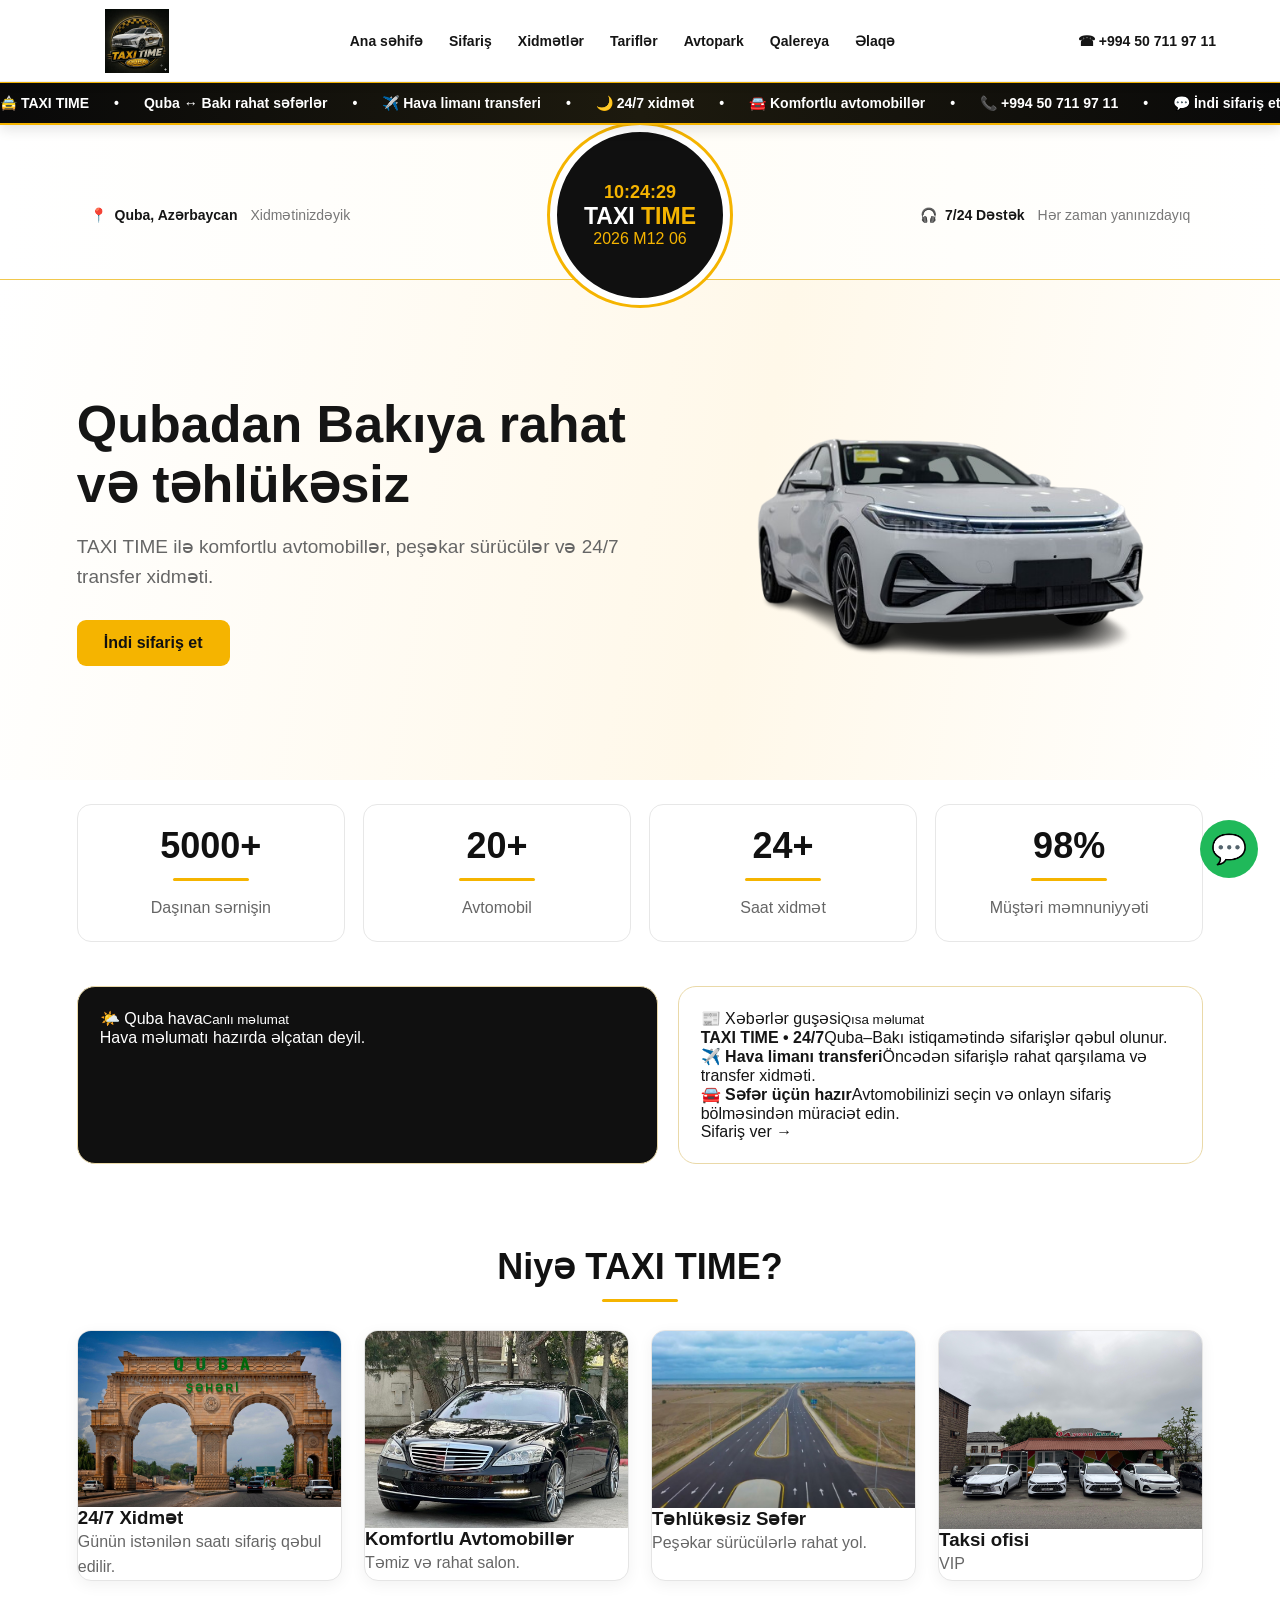
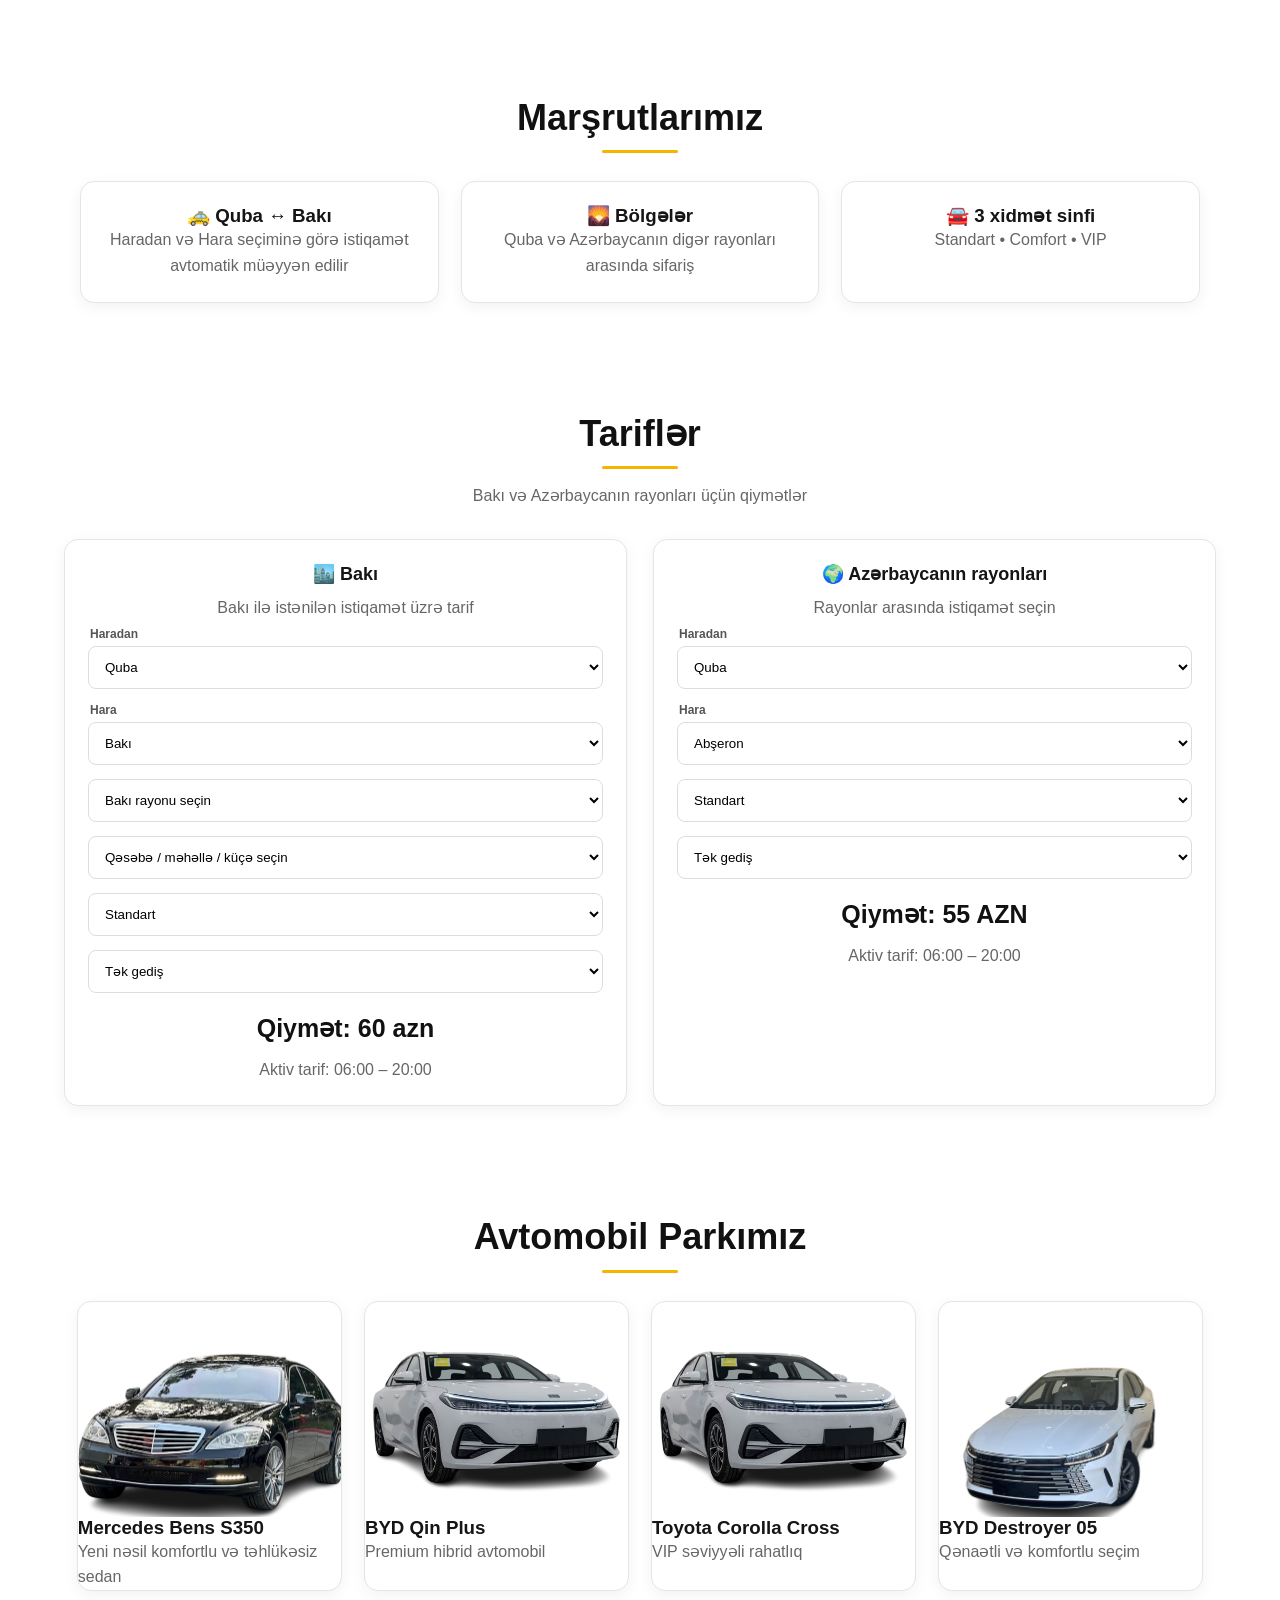
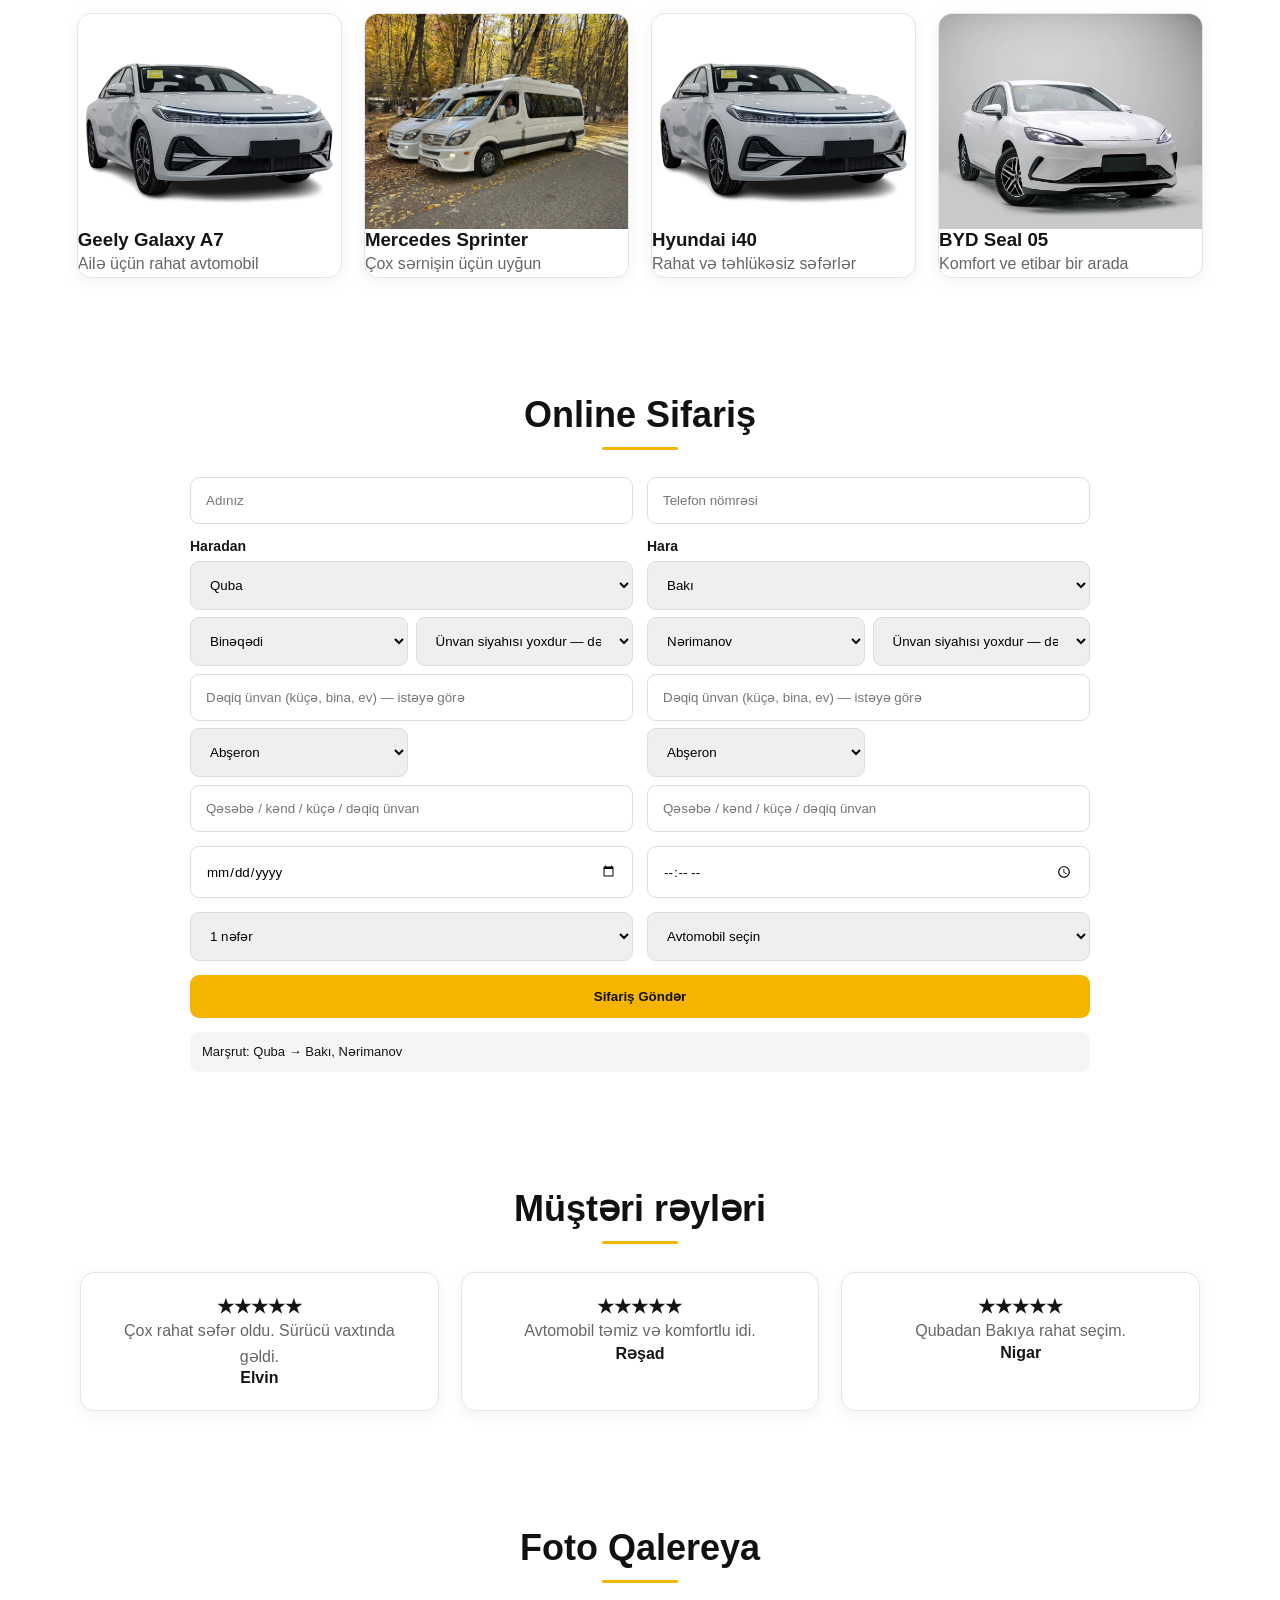
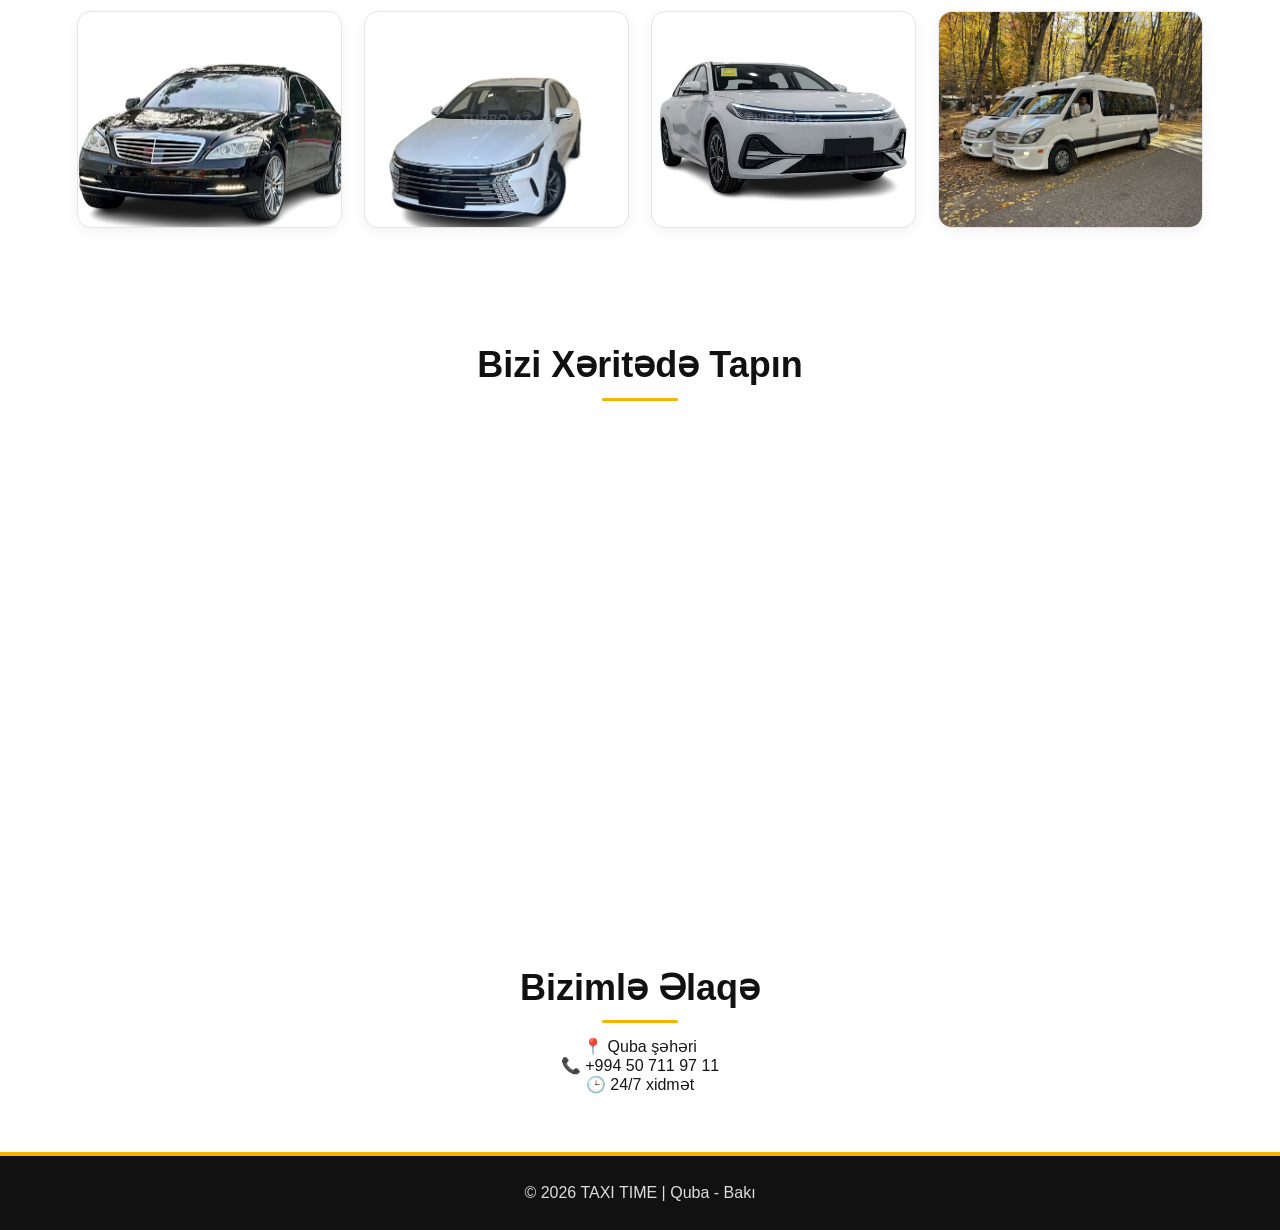
==== commit 7dc00318: "Add files via upload" ====
--- a/index.html
+++ b/index.html
@@ -80,7 +80,9 @@
 }
 </script>
 <!-- /TAXI TIME SEO -->
-</head><body>
+<style id="order-baku-style">
+.order-box-v2 .order-route-field{display:flex;flex-direction:column;gap:7px;width:100%}.order-box-v2 .order-route-field>label{font-weight:700;font-size:14px}.order-box-v2 .order-route-field select,.order-box-v2 .order-route-field input{width:100%;box-sizing:border-box}.order-baku-panel,.order-region-panel{display:grid;grid-template-columns:1fr 1fr;gap:8px}.order-baku-panel input,.order-region-panel input{grid-column:1/-1}.order-address-summary{grid-column:1/-1;font-size:13px;line-height:1.5;padding:10px 12px;border-radius:10px;background:rgba(0,0,0,.04);min-height:20px}.order-address-summary strong{font-weight:800}@media(max-width:720px){.order-baku-panel,.order-region-panel{grid-template-columns:1fr}.order-baku-panel input,.order-region-panel input{grid-column:auto}}
+</style></head><body>
 <div id="lightbox" class="lightbox"><span class="close">&times;</span><img class="lightbox-content" id="lightbox-img"></div>
 <header id="top"><div class="logo"><img src="logo.png" alt="TAXI TIME Quba taksi və transfer xidməti" width="auto" height="auto"></div><nav><a href="#home">Ana səhifə</a><a href="#order">Sifariş</a><a href="#services">Xidmətlər</a><a href="#prices">Tariflər</a><a href="#fleet">Avtopark</a><a href="#gallery">Qalereya</a><a href="#contact">Əlaqə</a></nav><a class="header-phone" href="tel:+994507119711">☎ +994 50 711 97 11</a></header>
 <div class="promo-ticker"><div class="promo-track"><span>🚖 TAXI TIME</span><b>•</b><span>Quba ↔ Bakı rahat səfərlər</span><b>•</b><span>✈️ Hava limanı transferi</span><b>•</b><span>🌙 24/7 xidmət</span><b>•</b><span>🚘 Komfortlu avtomobillər</span><b>•</b><span>📞 +994 50 711 97 11</span><b>•</b><span>💬 İndi sifariş et!</span></div></div>
@@ -92,7 +94,27 @@
 <section class="routes" id="routes"><h2>Marşrutlarımız</h2><div class="route-cards"><div class="route-card"><h3>🚕 Quba ↔ Bakı</h3><p>Haradan və Hara seçiminə görə istiqamət avtomatik müəyyən edilir</p></div><div class="route-card"><h3>🌄 Bölgələr</h3><p>Quba və Azərbaycanın digər rayonları arasında sifariş</p></div><div class="route-card"><h3>🚘 3 xidmət sinfi</h3><p>Standart • Comfort • VIP</p></div></div></section>
 <section class="prices" id="prices"><div class="section-heading"><h2>Tariflər</h2><p>Bakı və Azərbaycanın rayonları üçün qiymətlər</p></div><div class="price-cards" id="priceList"></div></section>
 <section class="fleet" id="fleet"><h2>Avtomobil Parkımız</h2><div class="fleet-cards" id="carsBox"></div></section>
-<section class="order" id="order"><h2>Online Sifariş</h2><div class="order-box"><input id="name" placeholder="Adınız"><input id="phone" type="tel" placeholder="Telefon nömrəsi"><input id="from" placeholder="Haradan"><input id="to" placeholder="Hara"><input id="date" type="date"><input id="time" type="time"><select id="person"><option>1 nəfər</option><option>2 nəfər</option><option>3 nəfər</option><option>4 nəfər</option></select><select id="car"><option value="">Avtomobil seçin</option></select><button onclick="sendOrder()">Sifariş Göndər</button></div></section>
+<section class="order" id="order"><h2>Online Sifariş</h2><div class="order-box order-box-v2">
+<input id="name" placeholder="Adınız"><input id="phone" type="tel" placeholder="Telefon nömrəsi">
+
+<div class="order-route-field">
+<label for="orderFromPlace">Haradan</label>
+<select id="orderFromPlace" class="order-route-select"><option value="quba">Quba</option><option value="baku">Bakı</option><option value="region">Azərbaycanın rayonu / başqa ünvan</option></select>
+<div id="orderFromBaku" class="order-baku-panel" hidden><select id="orderFromBakuDistrict" aria-label="Haradan Bakı rayonu"></select><select id="orderFromBakuLocation" aria-label="Haradan qəsəbə və ya küçə"></select><input id="orderFromBakuExact" placeholder="Dəqiq ünvan (küçə, bina, ev) — istəyə görə"></div>
+<div id="orderFromRegion" class="order-region-panel" hidden><select id="orderFromRegionName" aria-label="Haradan rayon"></select><input id="orderFromRegionExact" placeholder="Qəsəbə / kənd / küçə / dəqiq ünvan"></div>
+</div>
+
+<div class="order-route-field">
+<label for="orderToPlace">Hara</label>
+<select id="orderToPlace" class="order-route-select"><option value="baku">Bakı</option><option value="quba">Quba</option><option value="region">Azərbaycanın rayonu / başqa ünvan</option></select>
+<div id="orderToBaku" class="order-baku-panel"><select id="orderToBakuDistrict" aria-label="Hara Bakı rayonu"></select><select id="orderToBakuLocation" aria-label="Hara qəsəbə və ya küçə"></select><input id="orderToBakuExact" placeholder="Dəqiq ünvan (küçə, bina, ev) — istəyə görə"></div>
+<div id="orderToRegion" class="order-region-panel" hidden><select id="orderToRegionName" aria-label="Hara rayon"></select><input id="orderToRegionExact" placeholder="Qəsəbə / kənd / küçə / dəqiq ünvan"></div>
+</div>
+
+<input id="from" type="hidden" value="Quba"><input id="to" type="hidden" value="Bakı">
+<input id="date" type="date"><input id="time" type="time"><select id="person"><option>1 nəfər</option><option>2 nəfər</option><option>3 nəfər</option><option>4 nəfər</option></select><select id="car"><option value="">Avtomobil seçin</option></select><button onclick="sendOrder()">Sifariş Göndər</button>
+<div id="orderAddressSummary" class="order-address-summary" aria-live="polite"></div>
+</div></section>
 <section class="reviews"><h2>Müştəri rəyləri</h2><div class="review-cards" id="reviewsBox"></div></section>
 <section class="gallery" id="gallery"><h2>Foto Qalereya</h2><div class="gallery-grid" id="galleryBox"></div></section>
-<section class="routes" id="popular-routes"><h2>Populyar taksi və transfer xidmətləri</h2><div class="route-cards"><div class="route-card"><h3><a href="quba-taksi.html">🚕 Quba taksi</a></h3><p>Quba şəhəri və bölgələr üzrə sifariş.</p></div><div class="route-card"><h3><a href="quba-baki-taksi.html">🏙️ Quba ↔ Bakı</a></h3><p>Quba–Bakı və Bakı–Quba transfer sifarişi.</p></div><div class="route-card"><h3><a href="hava-limani-transfer.html">✈️ Hava limanı transferi</a></h3><p>Quba ↔ Bakı hava limanı istiqaməti.</p></div><div class="route-card"><h3><a href="quba-qusar-taksi.html">🌄 Quba ↔ Qusar</a></h3><p>Quba–Qusar taksi və transfer sifarişi.</p></div><div class="route-card"><h3><a href="quba-xacmaz-taksi.html">🛣️ Quba ↔ Xaçmaz</a></h3><p>Quba–Xaçmaz taksi və transfer sifarişi.</p></div></div></section><section class="map-section"><h2>Bizi Xəritədə Tapın</h2><div class="map-box"><iframe src="https://www.google.com/maps?q=Quba,Azerbaijan&output=embed" width="100%" height="420" style="border:0" loading="lazy" title="TAXI TIME xəritəsi"></iframe></div></section><section class="contact" id="contact"><h2>Bizimlə Əlaqə</h2><div class="contact-item">📍 Quba şəhəri</div><div class="contact-item">📞 <a href="tel:+994507119711">+994 50 711 97 11</a></div><div class="contact-item">🕒 24/7 xidmət</div></section><a class="whatsapp" href="https://wa.me/994507119711" target="_blank" rel="noopener" aria-label="WhatsApp">💬</a><footer>© 2026 TAXI TIME | Quba - Bakı</footer><script src="script.js?v=20260821-fix1"></script><script src="price-v2.js?v=20260828-baku-district-fix2"></script><script src="image-fix.js?v=20260822-1"></script><script src="info-widgets.js?v=20260822-1"></script></body></html>+<section class="map-section"><h2>Bizi Xəritədə Tapın</h2><div class="map-box"><iframe src="https://www.google.com/maps?q=Quba,Azerbaijan&output=embed" width="100%" height="420" style="border:0" loading="lazy" title="TAXI TIME xəritəsi"></iframe></div></section><section class="contact" id="contact"><h2>Bizimlə Əlaqə</h2><div class="contact-item">📍 Quba şəhəri</div><div class="contact-item">📞 <a href="tel:+994507119711">+994 50 711 97 11</a></div><div class="contact-item">🕒 24/7 xidmət</div></section><a class="whatsapp" href="https://wa.me/994507119711" target="_blank" rel="noopener" aria-label="WhatsApp">💬</a><footer>© 2026 TAXI TIME | Quba - Bakı</footer><script src="script.js?v=20260821-fix1"></script><script src="order-baku.js?v=20260922-1"></script><script src="price-v2.js?v=20260828-baku-district-fix2"></script><script src="image-fix.js?v=20260822-1"></script><script src="info-widgets.js?v=20260822-1"></script></body></html>
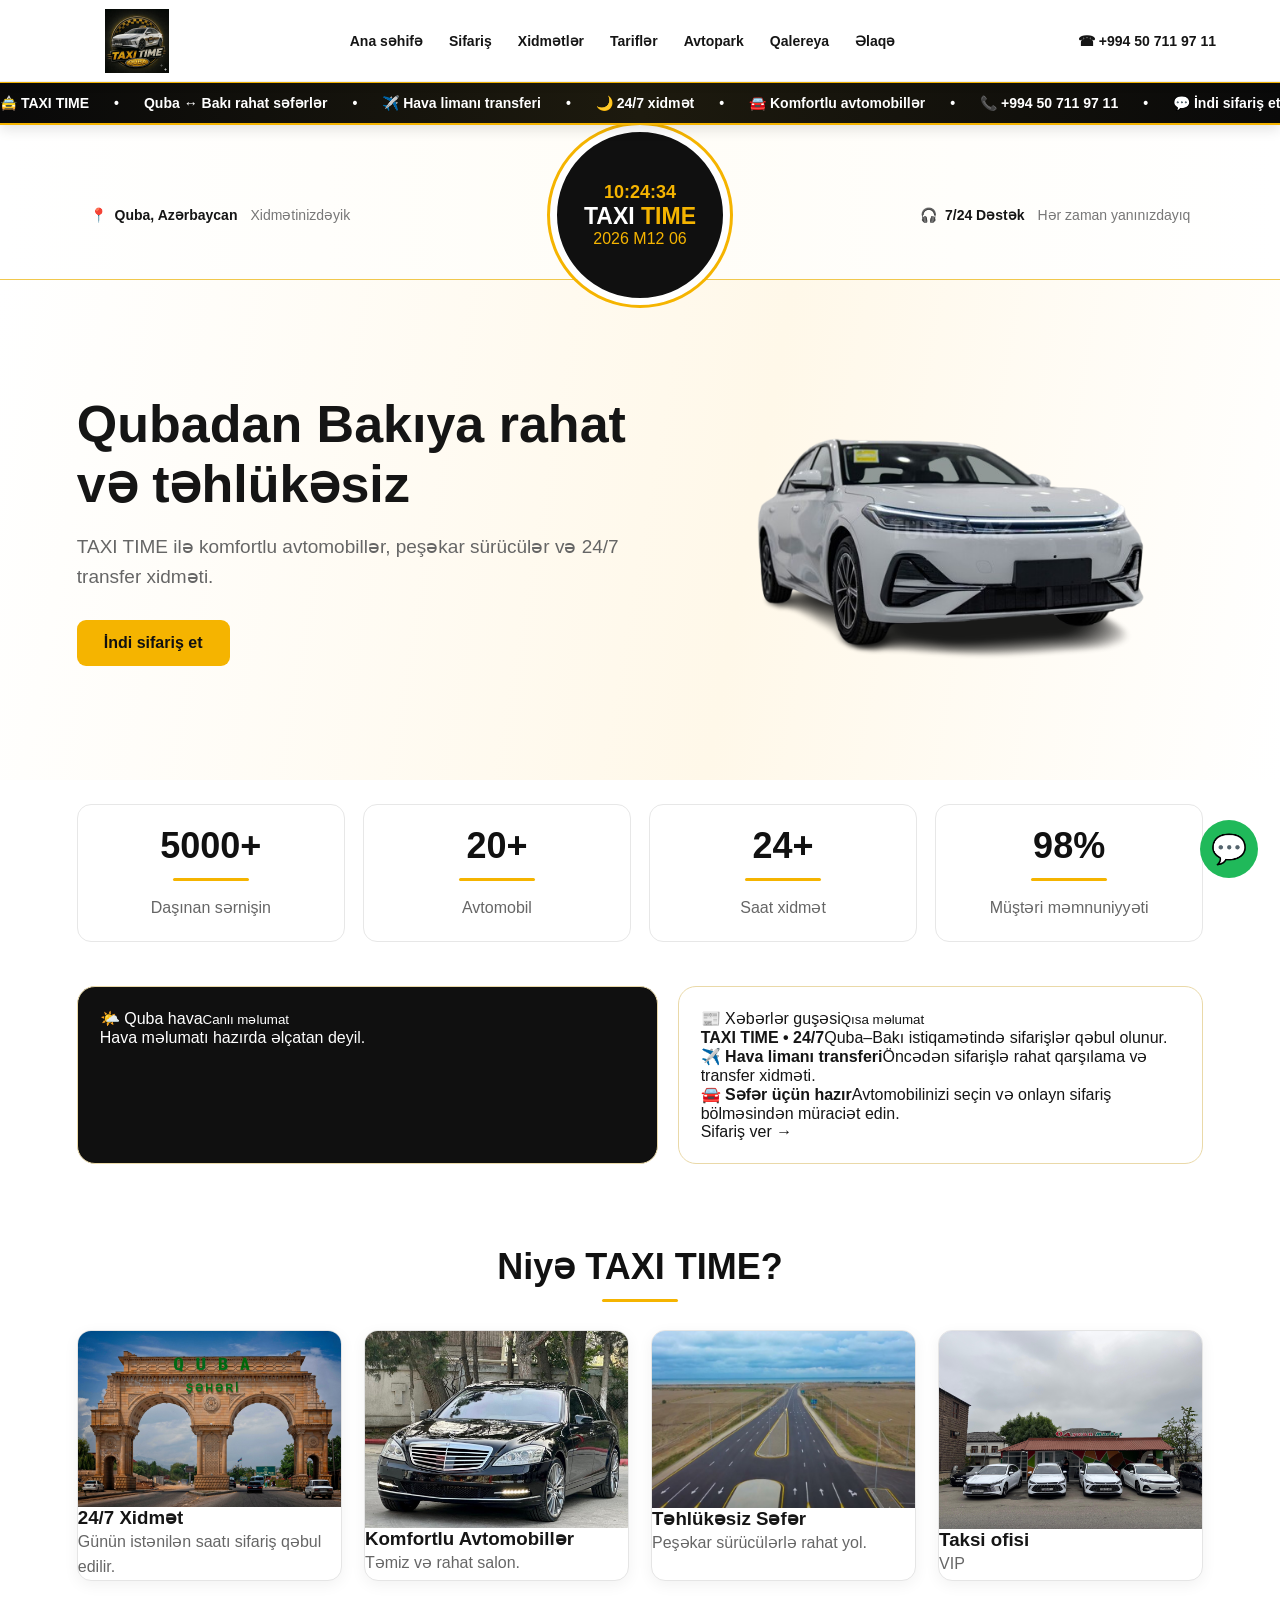
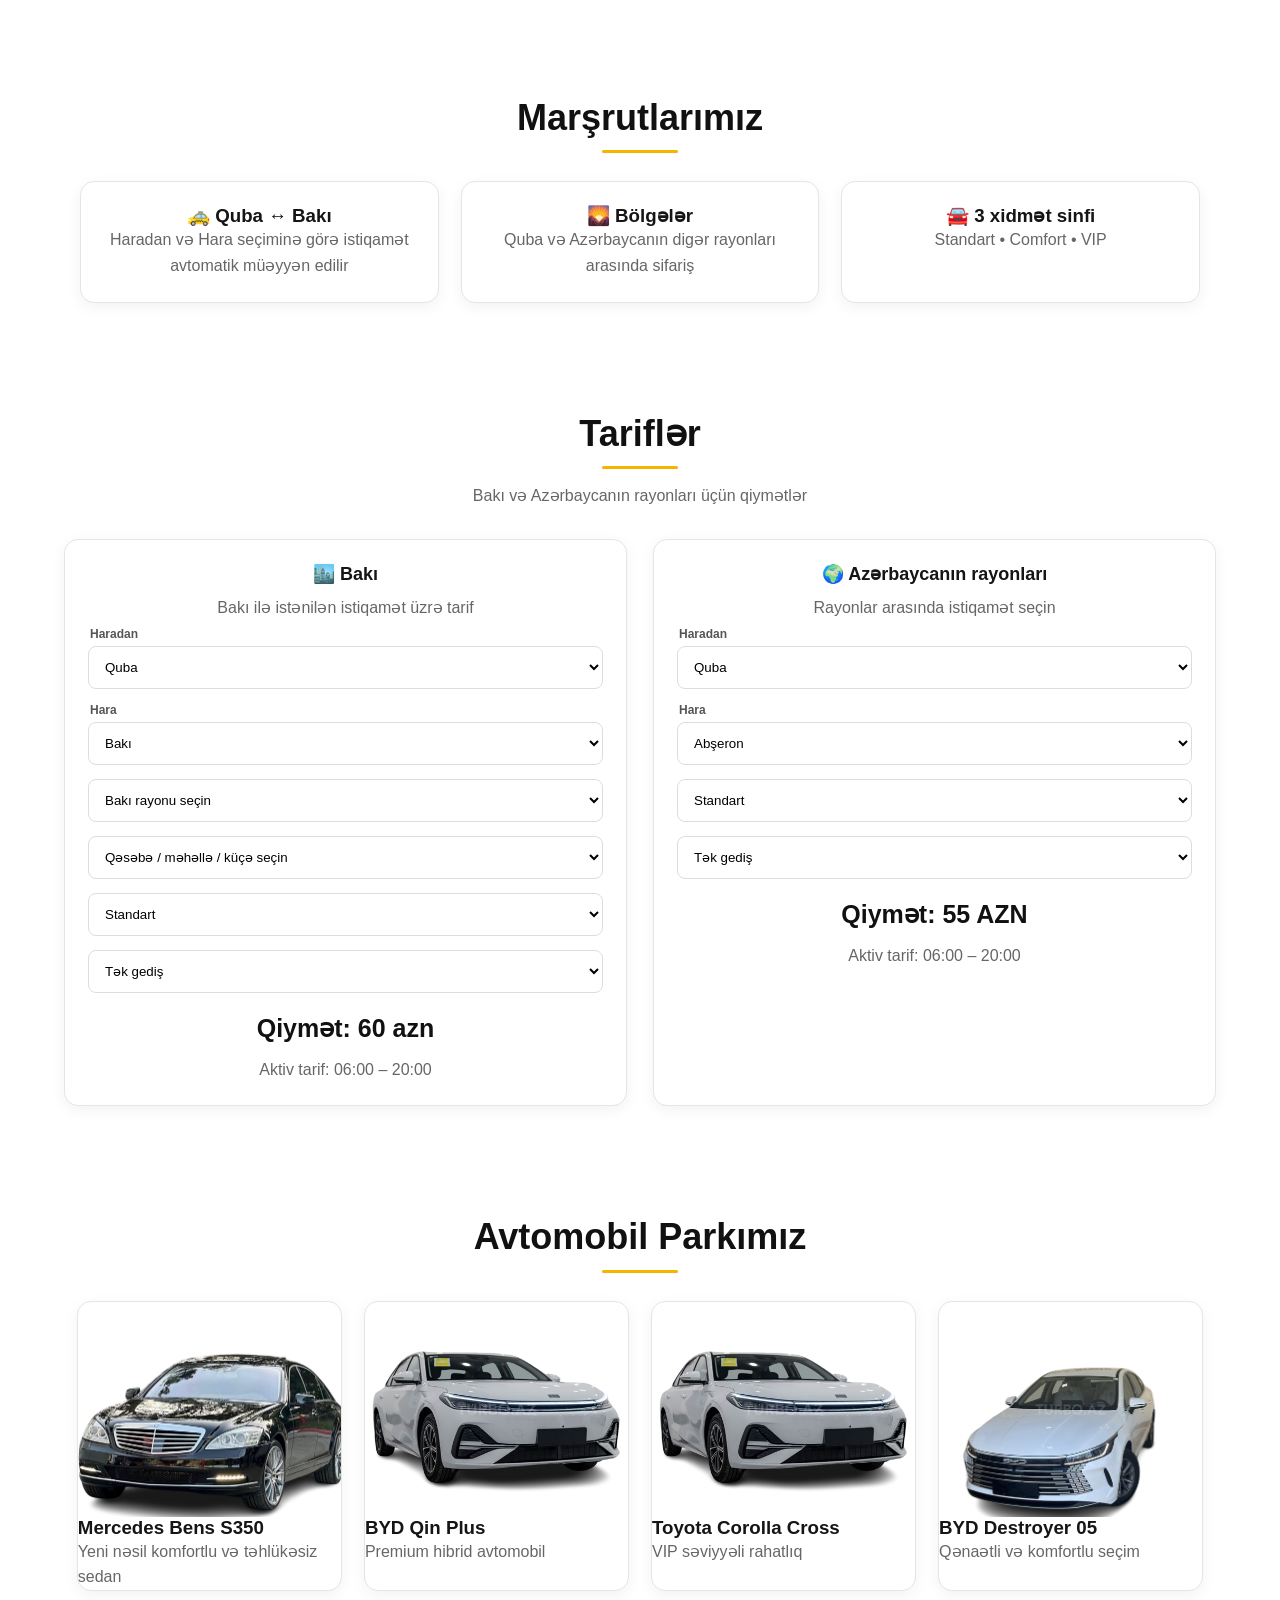
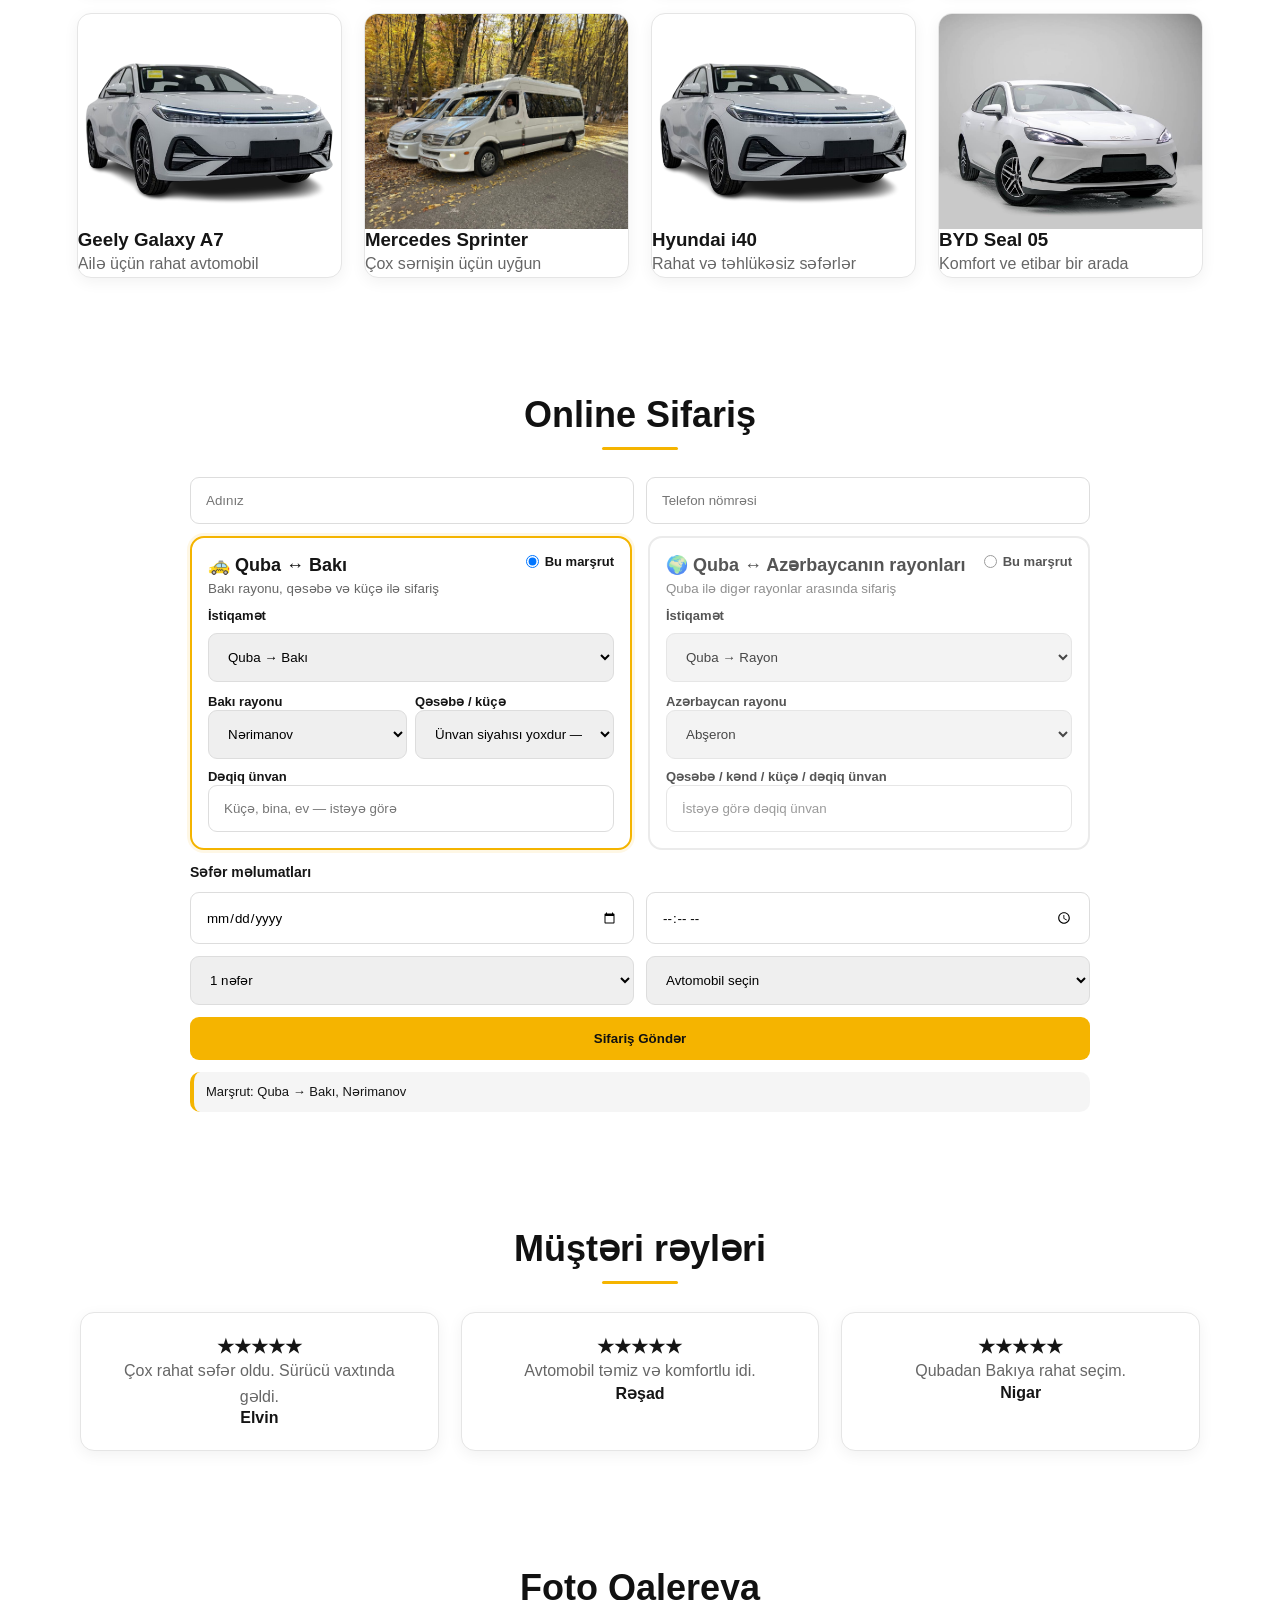
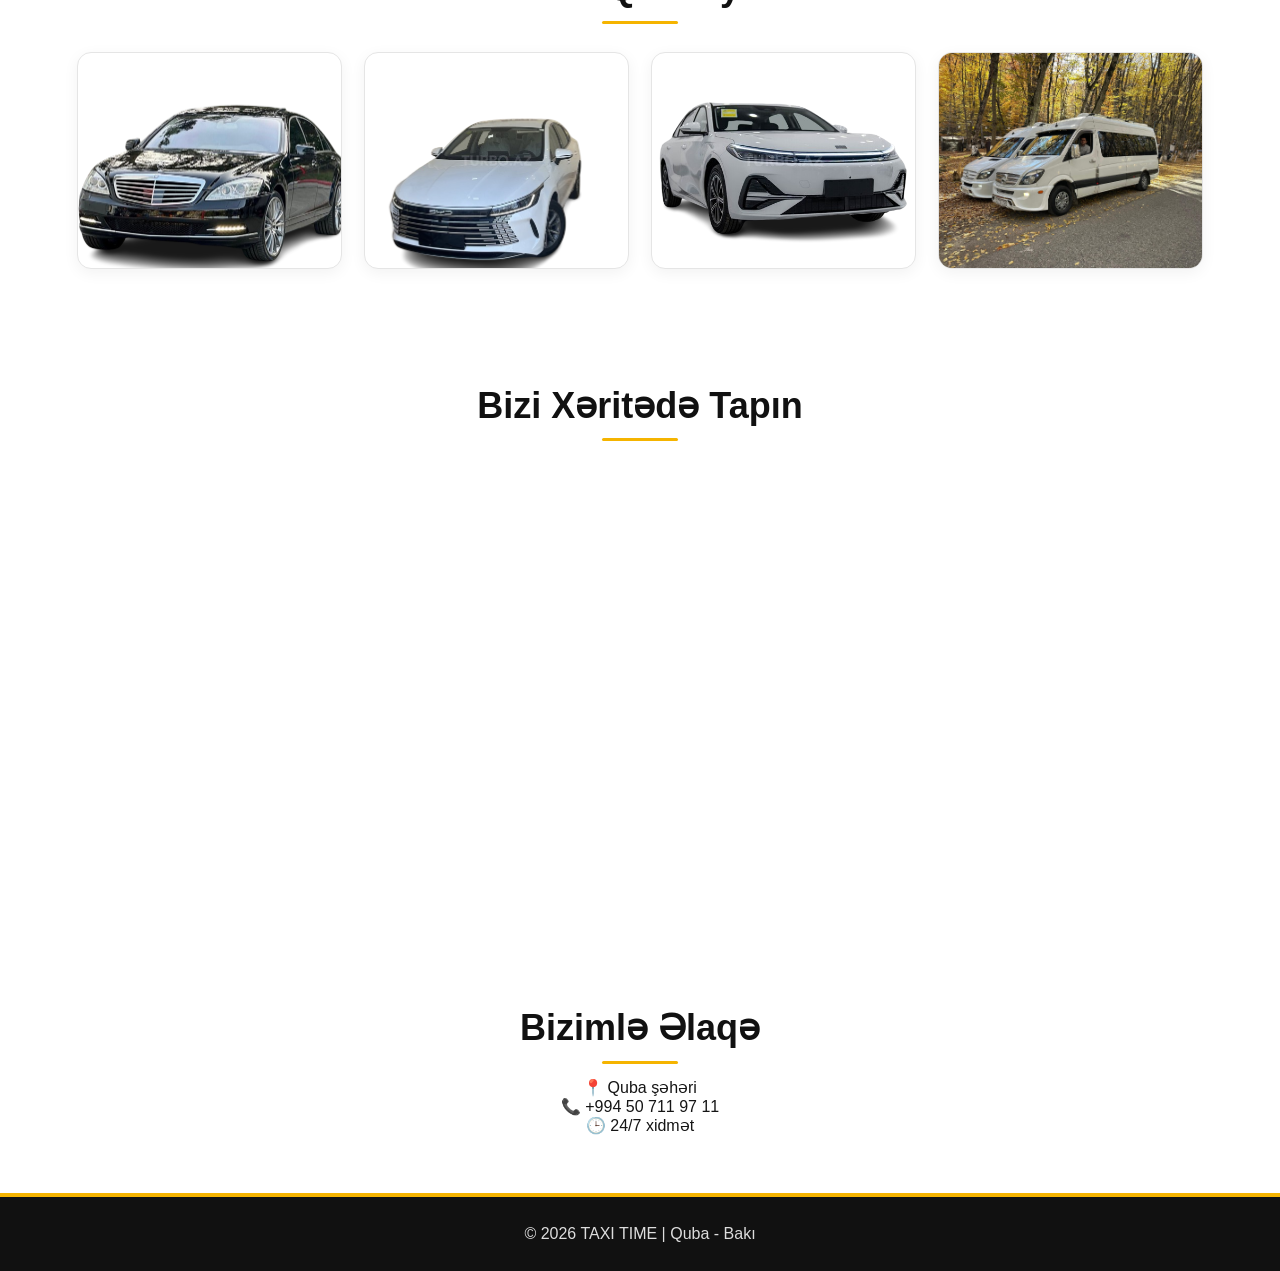
==== commit 6bbf116b: "Add files via upload" ====
--- a/index.html
+++ b/index.html
@@ -81,7 +81,7 @@
 </script>
 <!-- /TAXI TIME SEO -->
 <style id="order-baku-style">
-.order-box-v2 .order-route-field{display:flex;flex-direction:column;gap:7px;width:100%}.order-box-v2 .order-route-field>label{font-weight:700;font-size:14px}.order-box-v2 .order-route-field select,.order-box-v2 .order-route-field input{width:100%;box-sizing:border-box}.order-baku-panel,.order-region-panel{display:grid;grid-template-columns:1fr 1fr;gap:8px}.order-baku-panel input,.order-region-panel input{grid-column:1/-1}.order-address-summary{grid-column:1/-1;font-size:13px;line-height:1.5;padding:10px 12px;border-radius:10px;background:rgba(0,0,0,.04);min-height:20px}.order-address-summary strong{font-weight:800}@media(max-width:720px){.order-baku-panel,.order-region-panel{grid-template-columns:1fr}.order-baku-panel input,.order-region-panel input{grid-column:auto}}
+.order-box-v2{gap:12px}.order-route-choice-grid{grid-column:1/-1;display:grid;grid-template-columns:1fr 1fr;gap:16px;align-items:stretch}.order-route-card{border:2px solid #e4e4e4;border-radius:14px;padding:16px;background:#fff;display:flex;flex-direction:column;gap:10px;transition:.18s ease;cursor:pointer}.order-route-card.active{border-color:#f4b400;box-shadow:0 0 0 3px rgba(244,180,0,.10)}.order-route-card-header{display:flex;align-items:flex-start;justify-content:space-between;gap:10px}.order-route-card h3{margin:0;font-size:18px;line-height:1.3}.order-route-card small{display:block;color:#666;margin-top:4px}.order-route-radio{display:flex;align-items:center;gap:6px;font-weight:700;font-size:13px;white-space:nowrap}.order-route-radio input{width:auto!important;margin:0}.order-route-card label.field-label{font-weight:700;font-size:13px;margin-top:2px}.order-route-card select,.order-route-card input[type=text]{width:100%;box-sizing:border-box}.order-route-subgrid{display:grid;grid-template-columns:1fr 1fr;gap:8px}.order-route-subgrid .full{grid-column:1/-1}.order-address-summary{grid-column:1/-1;font-size:13px;line-height:1.5;padding:10px 12px;border-radius:10px;background:rgba(0,0,0,.04);min-height:20px;border-left:4px solid #f4b400}.order-common-label{grid-column:1/-1;font-weight:800;font-size:14px;margin-top:2px}.order-route-card:not(.active){opacity:.72}.order-route-card:not(.active):hover{opacity:1}.order-route-card.active select,.order-route-card.active input{pointer-events:auto}@media(max-width:900px){.order-route-choice-grid{grid-template-columns:1fr}}@media(max-width:720px){.order-route-subgrid{grid-template-columns:1fr}.order-route-subgrid .full{grid-column:auto}.order-route-card-header{flex-direction:column}.order-route-radio{white-space:normal}}
 </style></head><body>
 <div id="lightbox" class="lightbox"><span class="close">&times;</span><img class="lightbox-content" id="lightbox-img"></div>
 <header id="top"><div class="logo"><img src="logo.png" alt="TAXI TIME Quba taksi və transfer xidməti" width="auto" height="auto"></div><nav><a href="#home">Ana səhifə</a><a href="#order">Sifariş</a><a href="#services">Xidmətlər</a><a href="#prices">Tariflər</a><a href="#fleet">Avtopark</a><a href="#gallery">Qalereya</a><a href="#contact">Əlaqə</a></nav><a class="header-phone" href="tel:+994507119711">☎ +994 50 711 97 11</a></header>
@@ -97,24 +97,40 @@
 <section class="order" id="order"><h2>Online Sifariş</h2><div class="order-box order-box-v2">
 <input id="name" placeholder="Adınız"><input id="phone" type="tel" placeholder="Telefon nömrəsi">
 
-<div class="order-route-field">
-<label for="orderFromPlace">Haradan</label>
-<select id="orderFromPlace" class="order-route-select"><option value="quba">Quba</option><option value="baku">Bakı</option><option value="region">Azərbaycanın rayonu / başqa ünvan</option></select>
-<div id="orderFromBaku" class="order-baku-panel" hidden><select id="orderFromBakuDistrict" aria-label="Haradan Bakı rayonu"></select><select id="orderFromBakuLocation" aria-label="Haradan qəsəbə və ya küçə"></select><input id="orderFromBakuExact" placeholder="Dəqiq ünvan (küçə, bina, ev) — istəyə görə"></div>
-<div id="orderFromRegion" class="order-region-panel" hidden><select id="orderFromRegionName" aria-label="Haradan rayon"></select><input id="orderFromRegionExact" placeholder="Qəsəbə / kənd / küçə / dəqiq ünvan"></div>
-</div>
+<div class="order-route-choice-grid">
+  <div class="order-route-card active" id="bakuRouteCard" data-route="baku">
+    <div class="order-route-card-header">
+      <div><h3>🚕 Quba ↔ Bakı</h3><small>Bakı rayonu, qəsəbə və küçə ilə sifariş</small></div>
+      <label class="order-route-radio"><input type="radio" name="orderRouteType" id="routeTypeBaku" value="baku" checked> Bu marşrut</label>
+    </div>
+    <label class="field-label" for="bakuDirection">İstiqamət</label>
+    <select id="bakuDirection"><option value="q2b">Quba → Bakı</option><option value="b2q">Bakı → Quba</option></select>
+    <div class="order-route-subgrid">
+      <div><label class="field-label" for="orderBakuDistrict">Bakı rayonu</label><select id="orderBakuDistrict"></select></div>
+      <div><label class="field-label" for="orderBakuLocation">Qəsəbə / küçə</label><select id="orderBakuLocation"></select></div>
+      <div class="full"><label class="field-label" for="orderBakuExact">Dəqiq ünvan</label><input id="orderBakuExact" type="text" placeholder="Küçə, bina, ev — istəyə görə"></div>
+    </div>
+  </div>
 
-<div class="order-route-field">
-<label for="orderToPlace">Hara</label>
-<select id="orderToPlace" class="order-route-select"><option value="baku">Bakı</option><option value="quba">Quba</option><option value="region">Azərbaycanın rayonu / başqa ünvan</option></select>
-<div id="orderToBaku" class="order-baku-panel"><select id="orderToBakuDistrict" aria-label="Hara Bakı rayonu"></select><select id="orderToBakuLocation" aria-label="Hara qəsəbə və ya küçə"></select><input id="orderToBakuExact" placeholder="Dəqiq ünvan (küçə, bina, ev) — istəyə görə"></div>
-<div id="orderToRegion" class="order-region-panel" hidden><select id="orderToRegionName" aria-label="Hara rayon"></select><input id="orderToRegionExact" placeholder="Qəsəbə / kənd / küçə / dəqiq ünvan"></div>
+  <div class="order-route-card" id="regionRouteCard" data-route="region">
+    <div class="order-route-card-header">
+      <div><h3>🌍 Quba ↔ Azərbaycanın rayonları</h3><small>Quba ilə digər rayonlar arasında sifariş</small></div>
+      <label class="order-route-radio"><input type="radio" name="orderRouteType" id="routeTypeRegion" value="region"> Bu marşrut</label>
+    </div>
+    <label class="field-label" for="regionDirection">İstiqamət</label>
+    <select id="regionDirection"><option value="q2r">Quba → Rayon</option><option value="r2q">Rayon → Quba</option></select>
+    <div class="order-route-subgrid">
+      <div class="full"><label class="field-label" for="orderRegionName">Azərbaycan rayonu</label><select id="orderRegionName"></select></div>
+      <div class="full"><label class="field-label" for="orderRegionExact">Qəsəbə / kənd / küçə / dəqiq ünvan</label><input id="orderRegionExact" type="text" placeholder="İstəyə görə dəqiq ünvan"></div>
+    </div>
+  </div>
 </div>
 
 <input id="from" type="hidden" value="Quba"><input id="to" type="hidden" value="Bakı">
+<div class="order-common-label">Səfər məlumatları</div>
 <input id="date" type="date"><input id="time" type="time"><select id="person"><option>1 nəfər</option><option>2 nəfər</option><option>3 nəfər</option><option>4 nəfər</option></select><select id="car"><option value="">Avtomobil seçin</option></select><button onclick="sendOrder()">Sifariş Göndər</button>
 <div id="orderAddressSummary" class="order-address-summary" aria-live="polite"></div>
 </div></section>
 <section class="reviews"><h2>Müştəri rəyləri</h2><div class="review-cards" id="reviewsBox"></div></section>
 <section class="gallery" id="gallery"><h2>Foto Qalereya</h2><div class="gallery-grid" id="galleryBox"></div></section>
-<section class="map-section"><h2>Bizi Xəritədə Tapın</h2><div class="map-box"><iframe src="https://www.google.com/maps?q=Quba,Azerbaijan&output=embed" width="100%" height="420" style="border:0" loading="lazy" title="TAXI TIME xəritəsi"></iframe></div></section><section class="contact" id="contact"><h2>Bizimlə Əlaqə</h2><div class="contact-item">📍 Quba şəhəri</div><div class="contact-item">📞 <a href="tel:+994507119711">+994 50 711 97 11</a></div><div class="contact-item">🕒 24/7 xidmət</div></section><a class="whatsapp" href="https://wa.me/994507119711" target="_blank" rel="noopener" aria-label="WhatsApp">💬</a><footer>© 2026 TAXI TIME | Quba - Bakı</footer><script src="script.js?v=20260821-fix1"></script><script src="order-baku.js?v=20260922-1"></script><script src="price-v2.js?v=20260828-baku-district-fix2"></script><script src="image-fix.js?v=20260822-1"></script><script src="info-widgets.js?v=20260822-1"></script></body></html>+<section class="map-section"><h2>Bizi Xəritədə Tapın</h2><div class="map-box"><iframe src="https://www.google.com/maps?q=Quba,Azerbaijan&output=embed" width="100%" height="420" style="border:0" loading="lazy" title="TAXI TIME xəritəsi"></iframe></div></section><section class="contact" id="contact"><h2>Bizimlə Əlaqə</h2><div class="contact-item">📍 Quba şəhəri</div><div class="contact-item">📞 <a href="tel:+994507119711">+994 50 711 97 11</a></div><div class="contact-item">🕒 24/7 xidmət</div></section><a class="whatsapp" href="https://wa.me/994507119711" target="_blank" rel="noopener" aria-label="WhatsApp">💬</a><footer>© 2026 TAXI TIME | Quba - Bakı</footer><script src="script.js?v=20260821-fix1"></script><script src="order-baku.js?v=20260922-2"></script><script src="price-v2.js?v=20260828-baku-district-fix2"></script><script src="image-fix.js?v=20260822-1"></script><script src="info-widgets.js?v=20260822-1"></script></body></html>
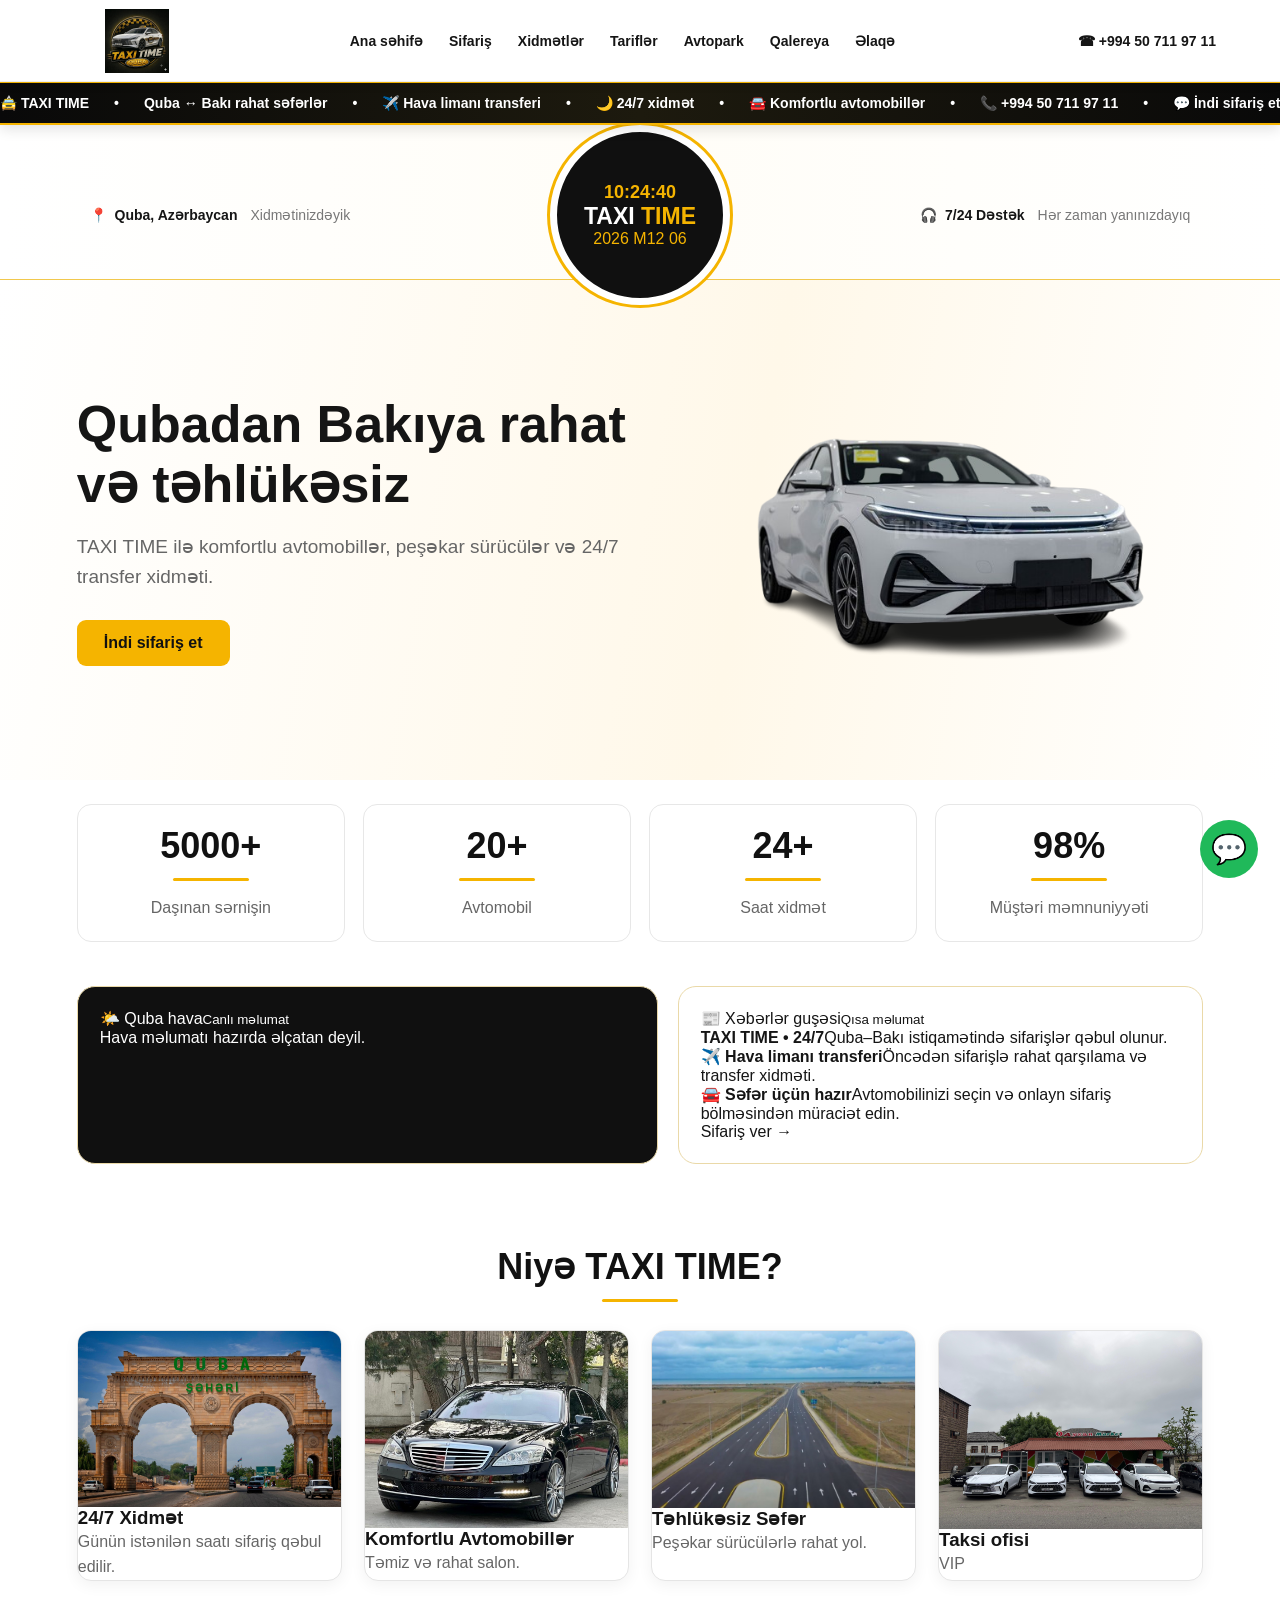
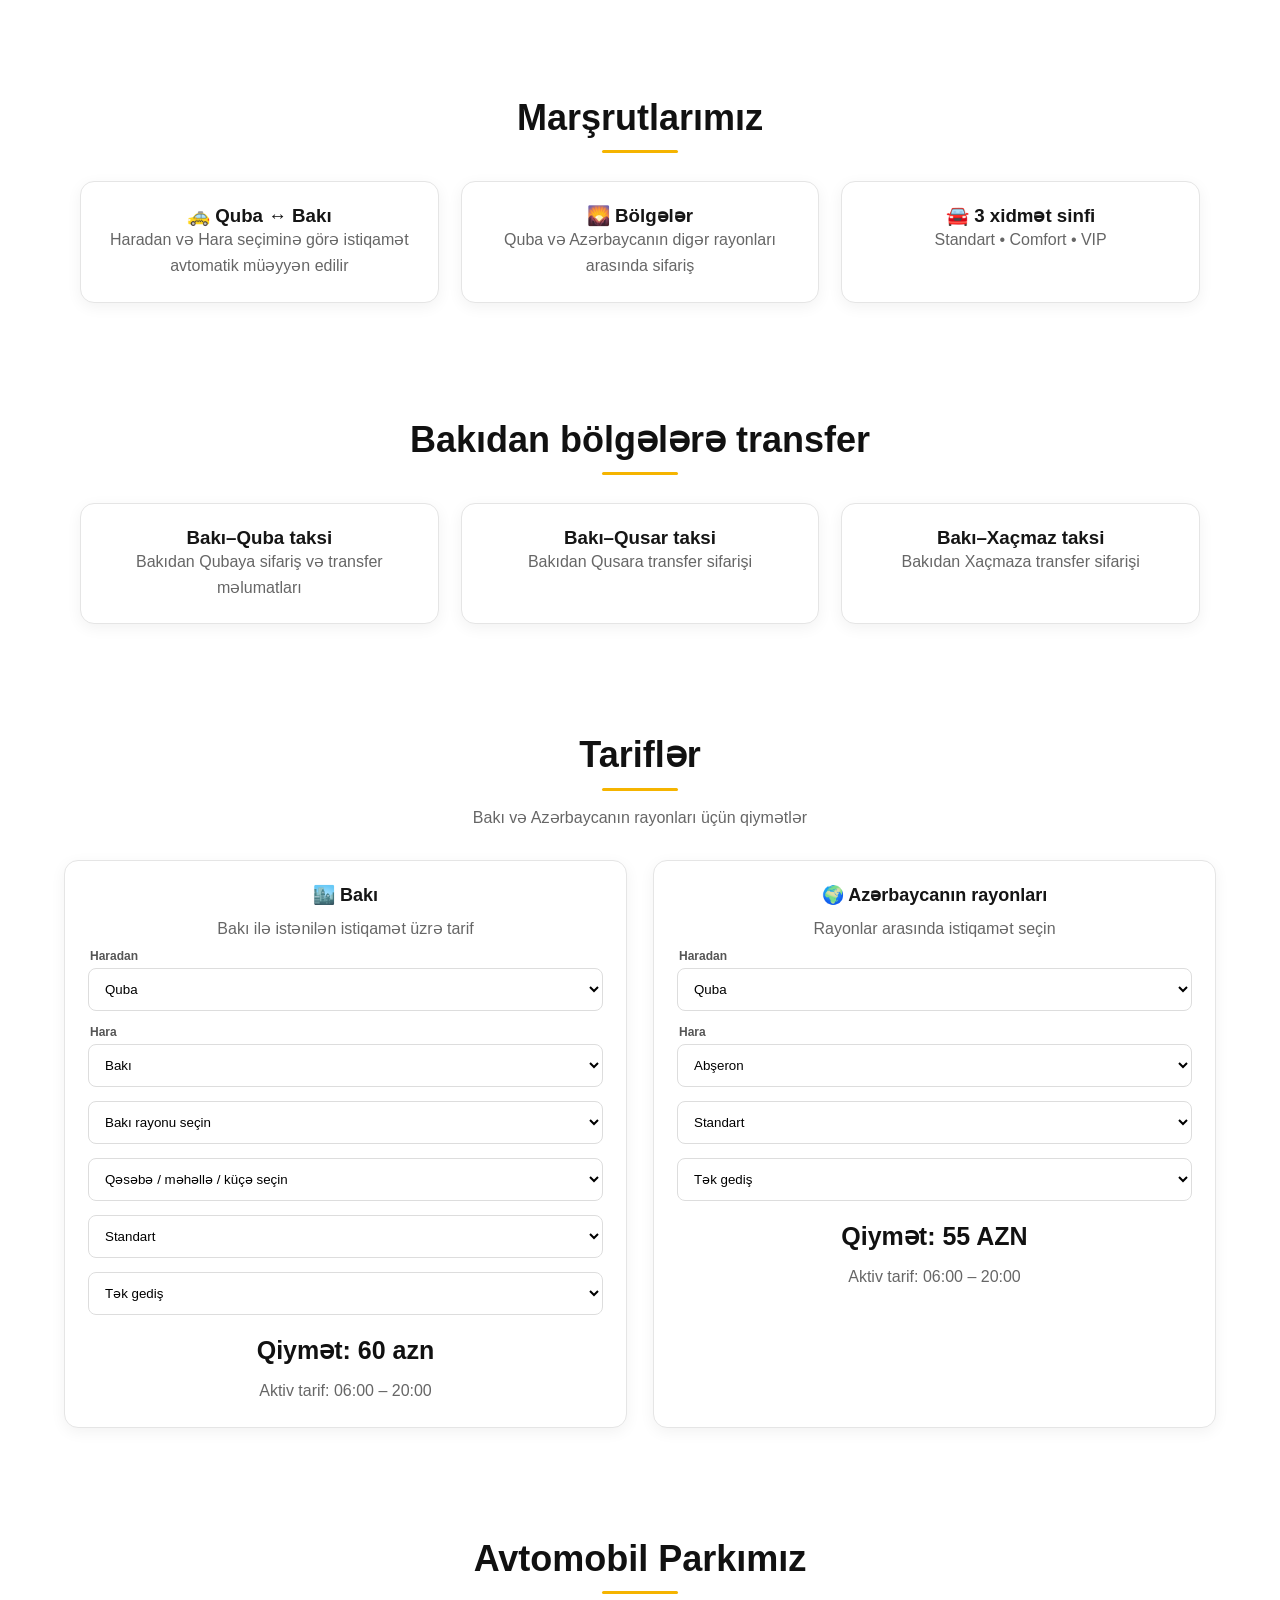
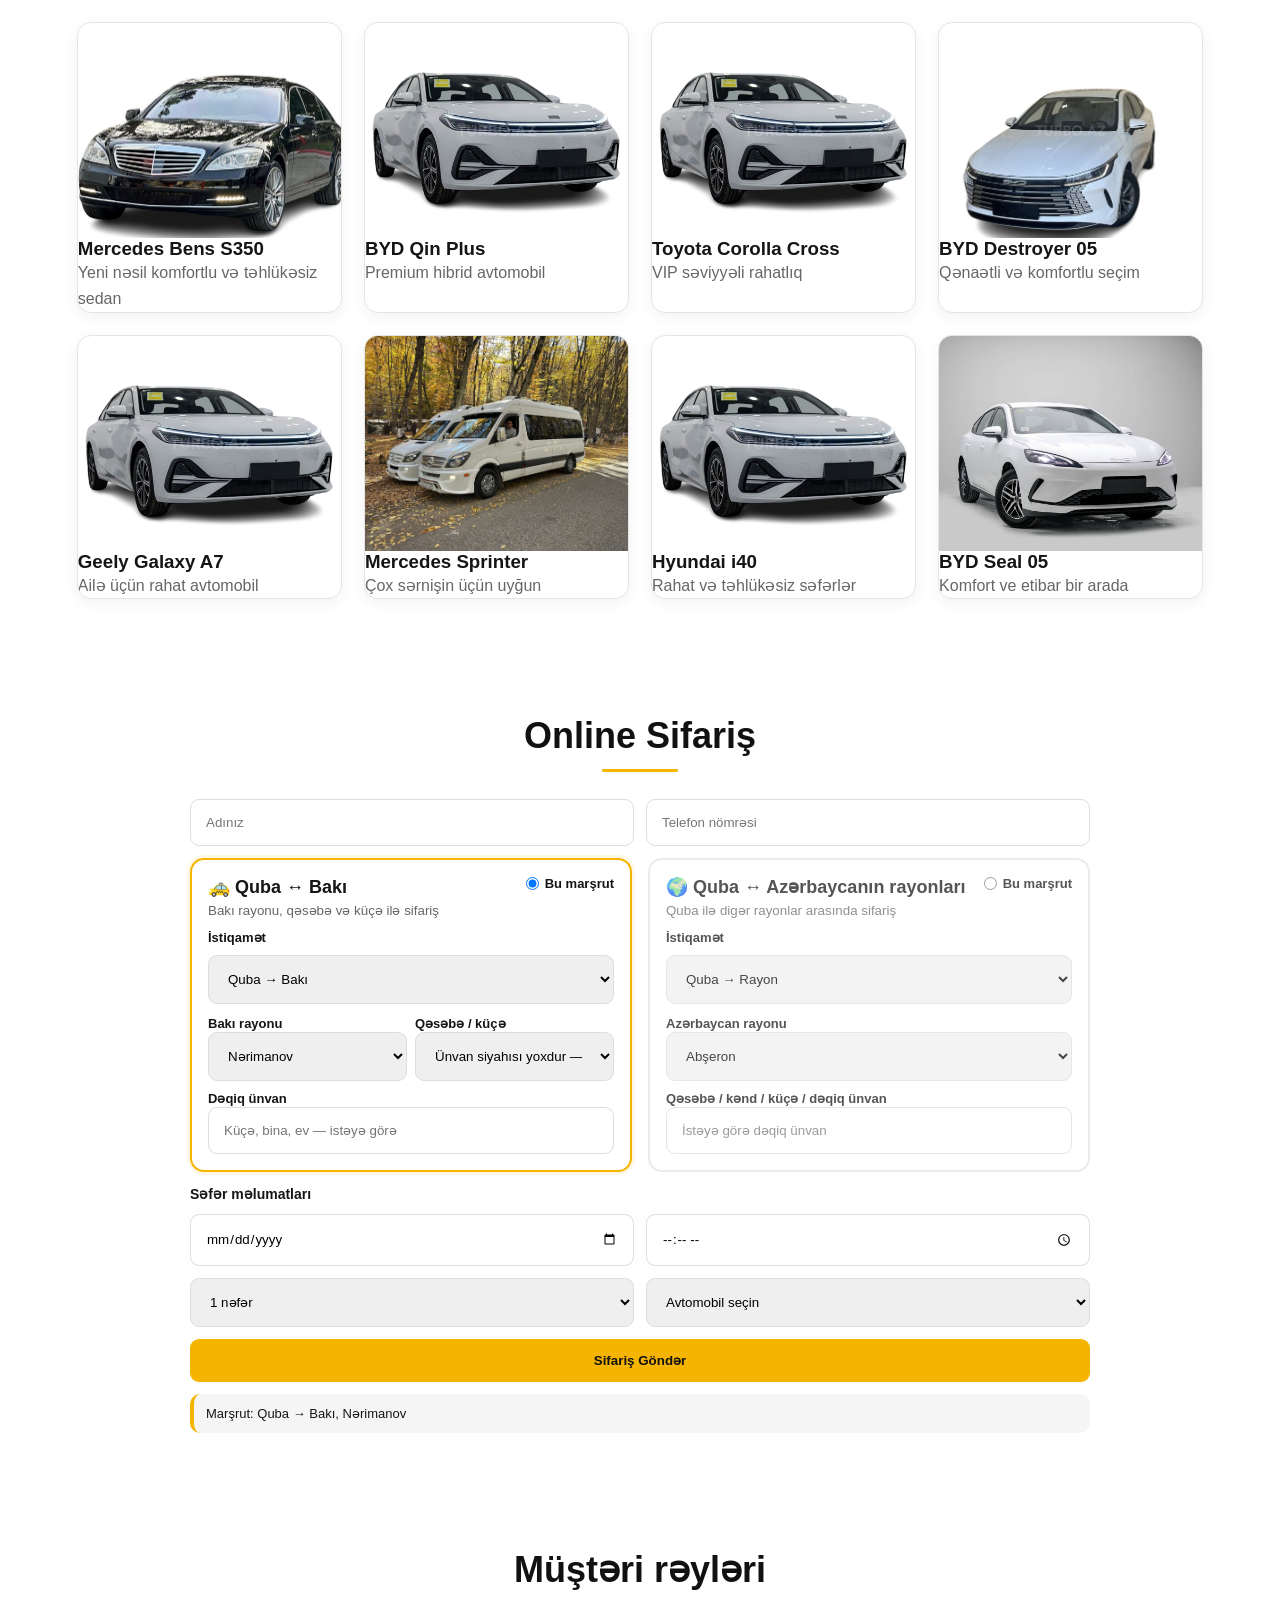
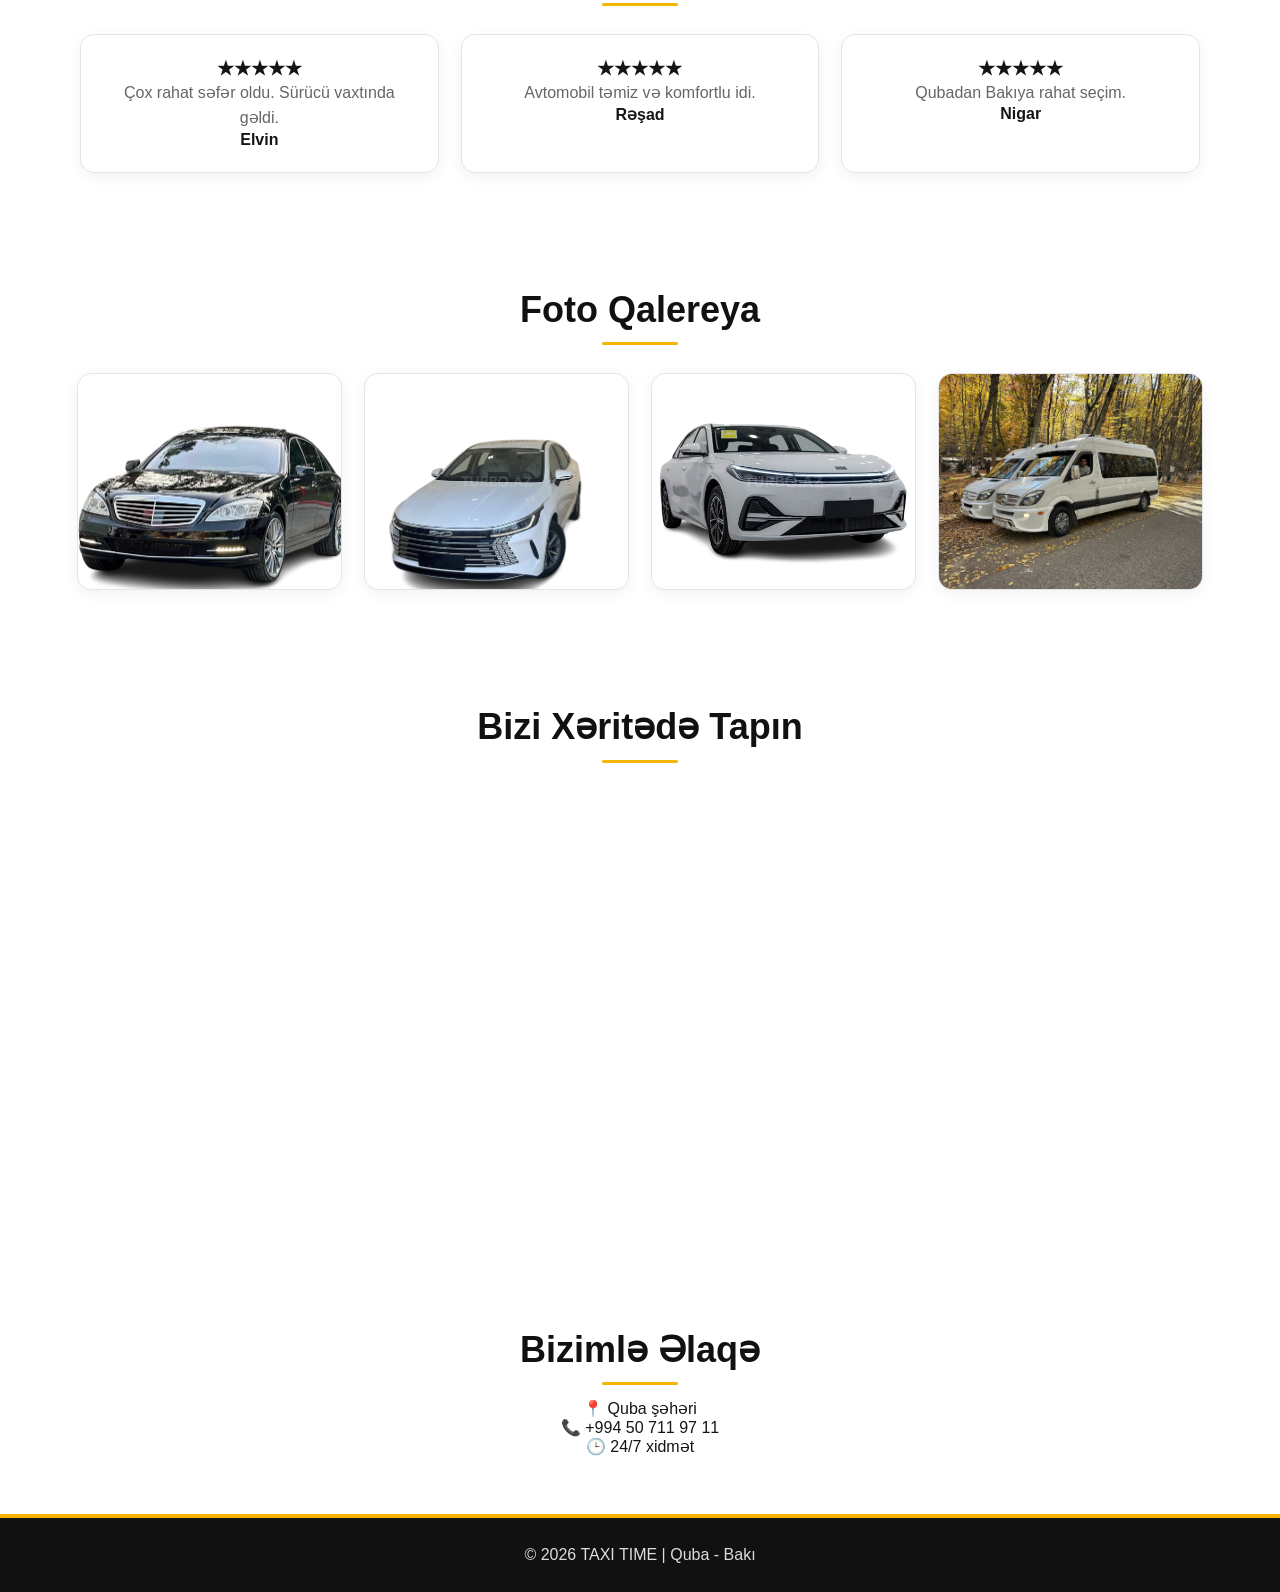
==== commit f86a38bc: "Link Bakı transfer pages from homepage without changing booking flow" ====
--- a/index.html
+++ b/index.html
@@ -92,6 +92,7 @@
 <section class="info-corner" id="infoCorner"></section>
 <section class="services" id="services"><h2>Niyə TAXI TIME?</h2><div class="cards" id="servicesBox"></div></section>
 <section class="routes" id="routes"><h2>Marşrutlarımız</h2><div class="route-cards"><div class="route-card"><h3>🚕 Quba ↔ Bakı</h3><p>Haradan və Hara seçiminə görə istiqamət avtomatik müəyyən edilir</p></div><div class="route-card"><h3>🌄 Bölgələr</h3><p>Quba və Azərbaycanın digər rayonları arasında sifariş</p></div><div class="route-card"><h3>🚘 3 xidmət sinfi</h3><p>Standart • Comfort • VIP</p></div></div></section>
+<section class="routes" id="seo-routes" aria-label="Bakıdan bölgələrə taksi və transfer"><h2>Bakıdan bölgələrə transfer</h2><div class="route-cards"><div class="route-card"><h3><a href="/baki-quba-taksi.html">Bakı–Quba taksi</a></h3><p>Bakıdan Qubaya sifariş və transfer məlumatları</p></div><div class="route-card"><h3><a href="/baki-qusar-taksi.html">Bakı–Qusar taksi</a></h3><p>Bakıdan Qusara transfer sifarişi</p></div><div class="route-card"><h3><a href="/baki-xacmaz-taksi.html">Bakı–Xaçmaz taksi</a></h3><p>Bakıdan Xaçmaza transfer sifarişi</p></div></div></section>
 <section class="prices" id="prices"><div class="section-heading"><h2>Tariflər</h2><p>Bakı və Azərbaycanın rayonları üçün qiymətlər</p></div><div class="price-cards" id="priceList"></div></section>
 <section class="fleet" id="fleet"><h2>Avtomobil Parkımız</h2><div class="fleet-cards" id="carsBox"></div></section>
 <section class="order" id="order"><h2>Online Sifariş</h2><div class="order-box order-box-v2">
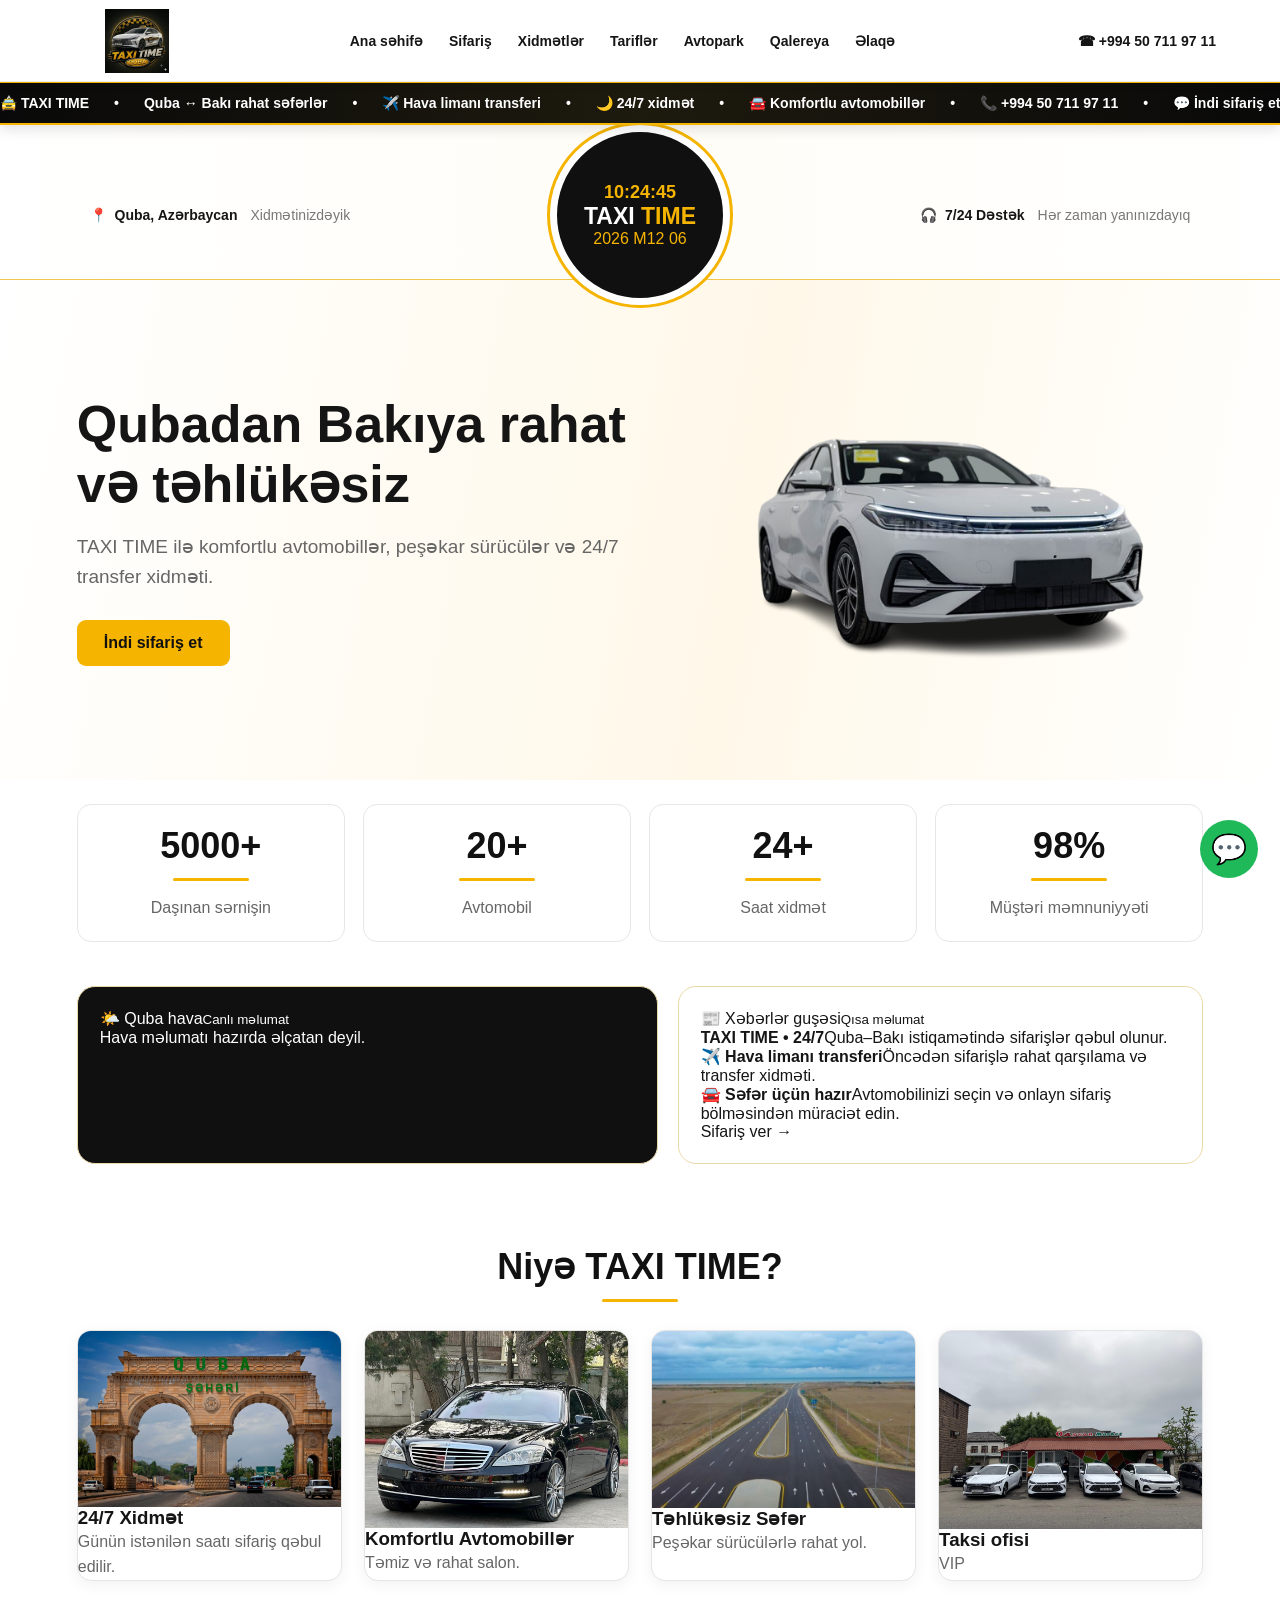
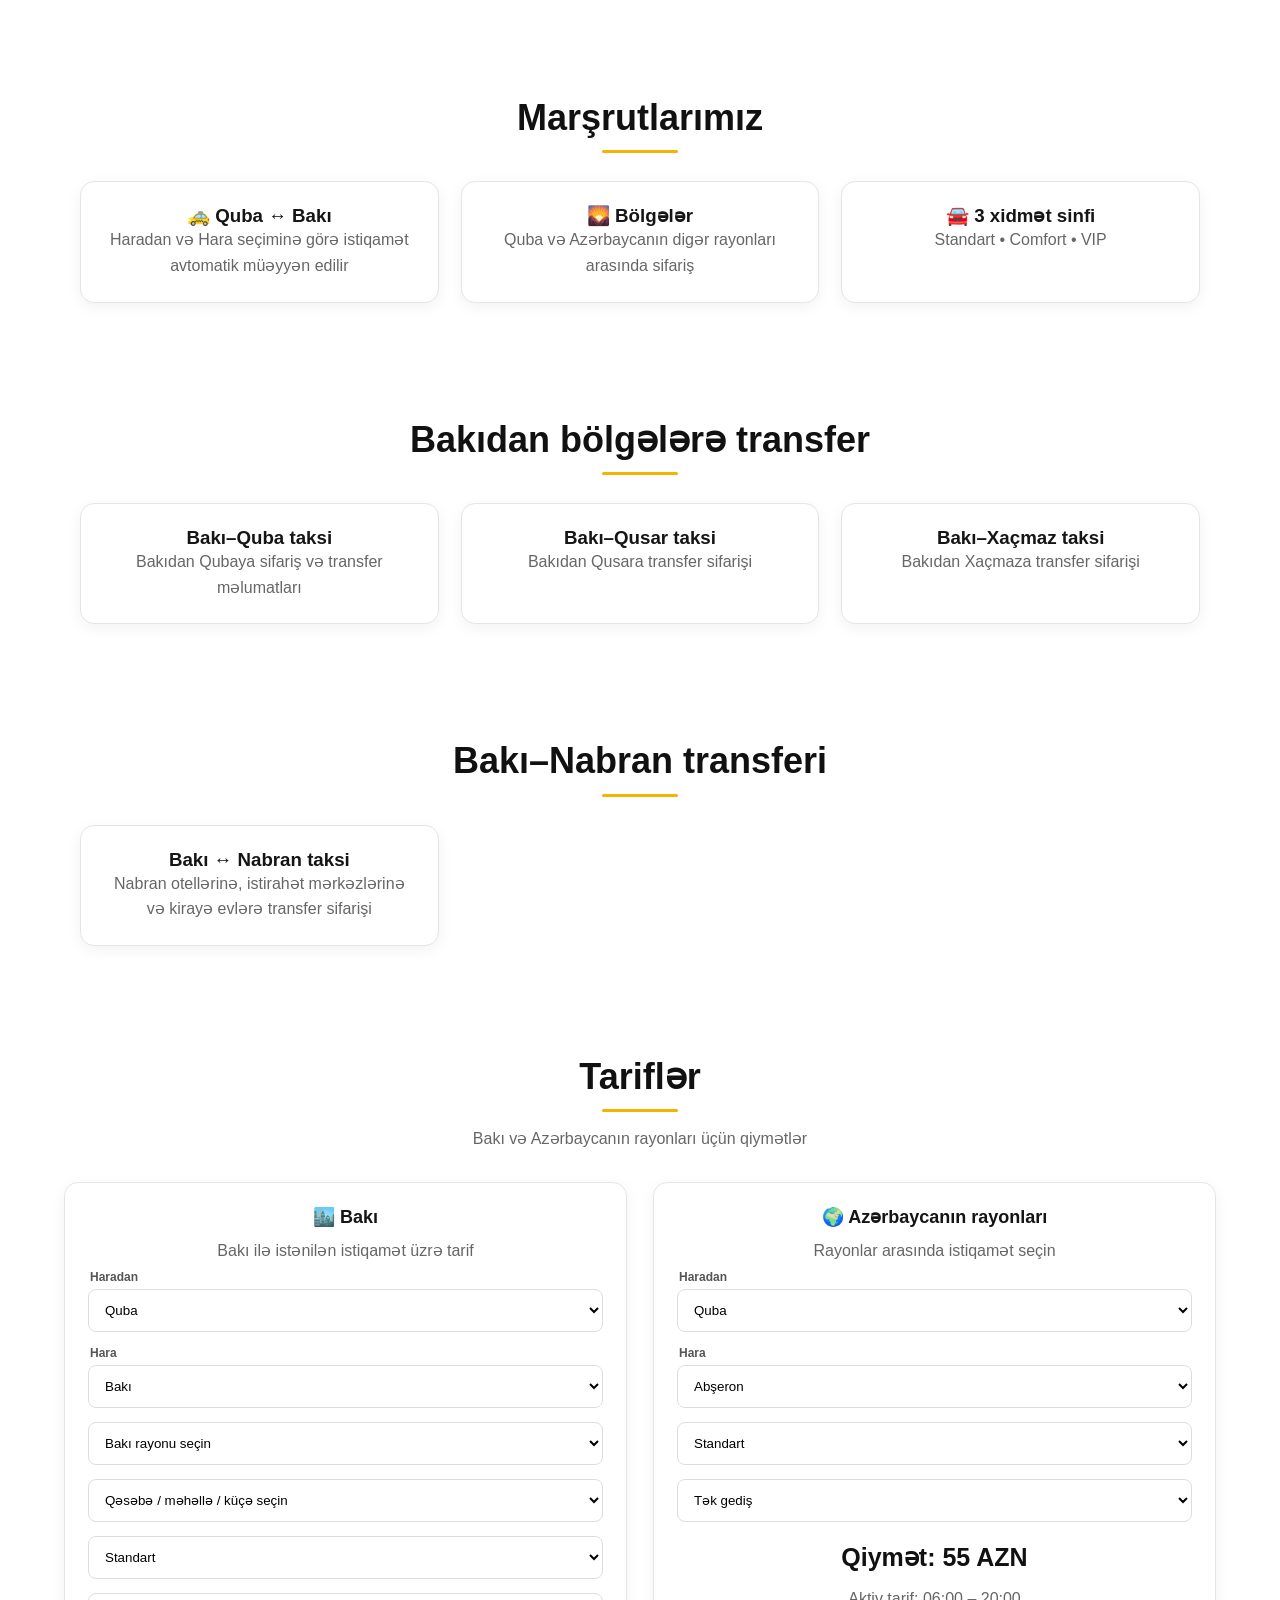
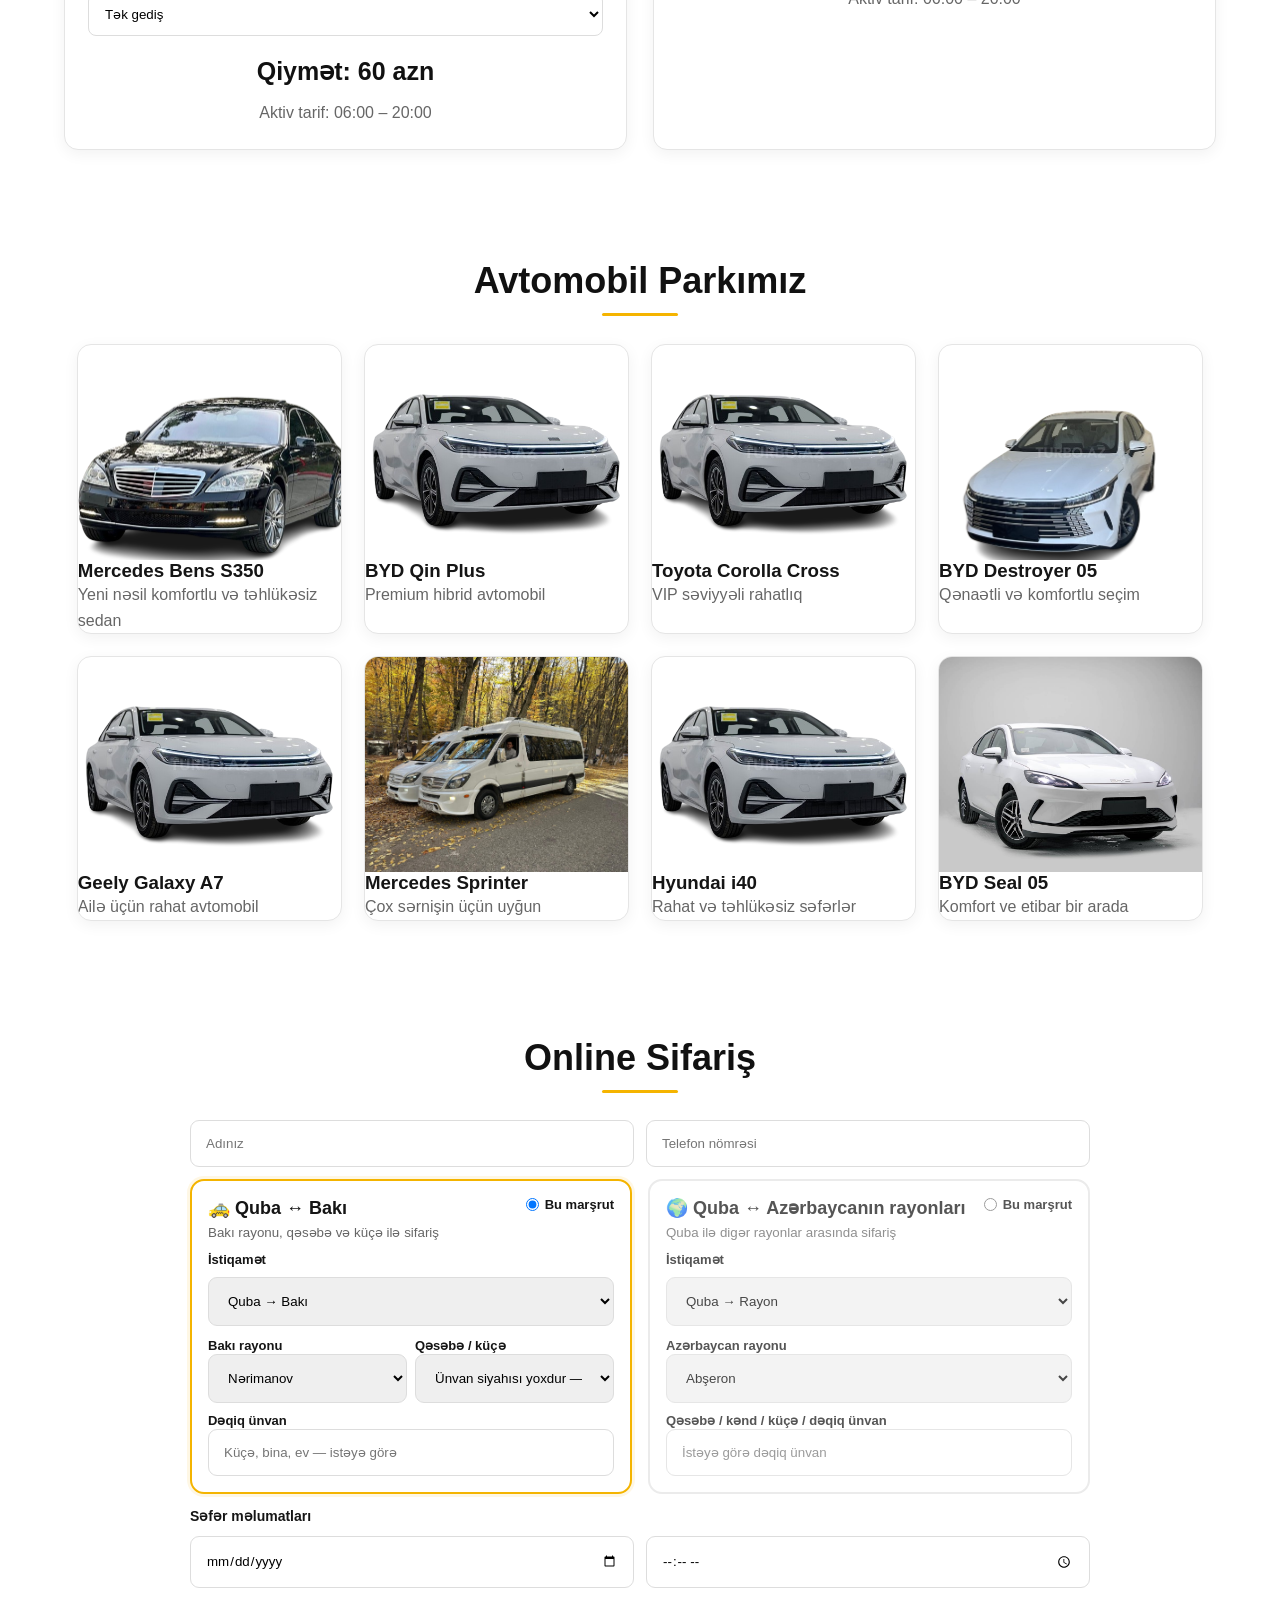
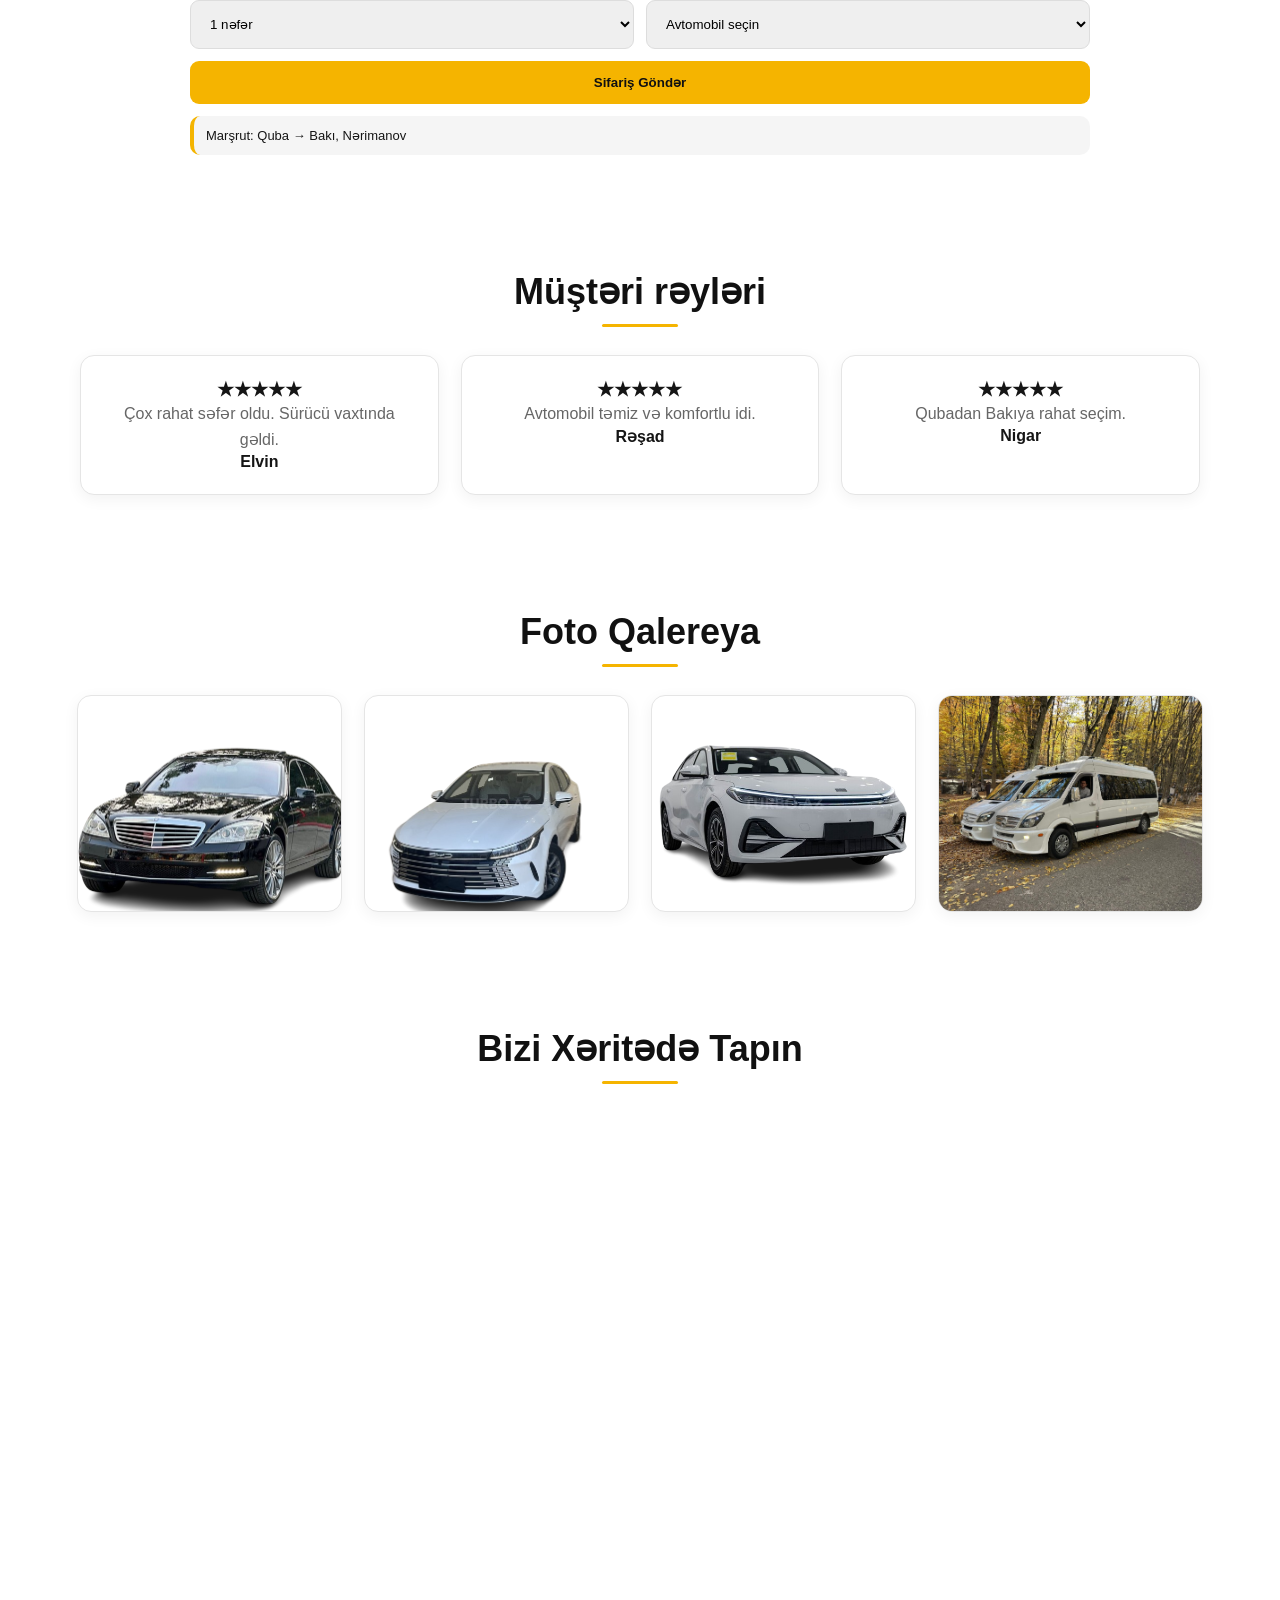
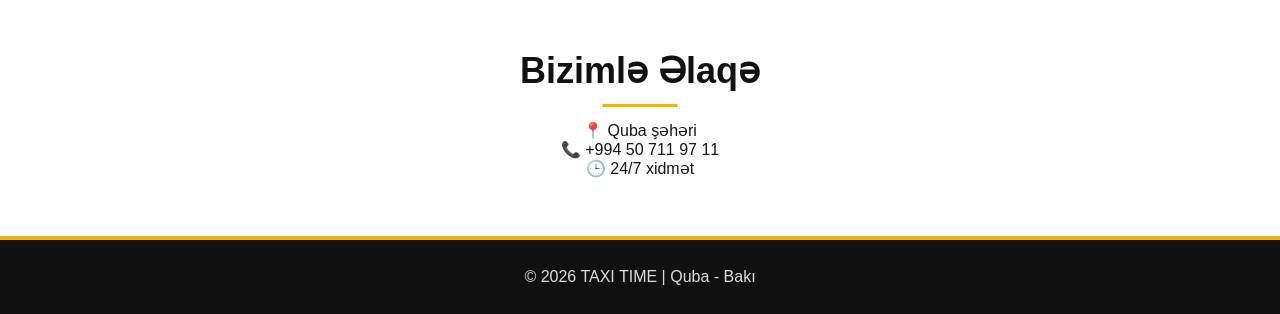
==== commit dd37ea34: "Add Nabran route link to homepage" ====
--- a/index.html
+++ b/index.html
@@ -93,6 +93,7 @@
 <section class="services" id="services"><h2>Niyə TAXI TIME?</h2><div class="cards" id="servicesBox"></div></section>
 <section class="routes" id="routes"><h2>Marşrutlarımız</h2><div class="route-cards"><div class="route-card"><h3>🚕 Quba ↔ Bakı</h3><p>Haradan və Hara seçiminə görə istiqamət avtomatik müəyyən edilir</p></div><div class="route-card"><h3>🌄 Bölgələr</h3><p>Quba və Azərbaycanın digər rayonları arasında sifariş</p></div><div class="route-card"><h3>🚘 3 xidmət sinfi</h3><p>Standart • Comfort • VIP</p></div></div></section>
 <section class="routes" id="seo-routes" aria-label="Bakıdan bölgələrə taksi və transfer"><h2>Bakıdan bölgələrə transfer</h2><div class="route-cards"><div class="route-card"><h3><a href="/baki-quba-taksi.html">Bakı–Quba taksi</a></h3><p>Bakıdan Qubaya sifariş və transfer məlumatları</p></div><div class="route-card"><h3><a href="/baki-qusar-taksi.html">Bakı–Qusar taksi</a></h3><p>Bakıdan Qusara transfer sifarişi</p></div><div class="route-card"><h3><a href="/baki-xacmaz-taksi.html">Bakı–Xaçmaz taksi</a></h3><p>Bakıdan Xaçmaza transfer sifarişi</p></div></div></section>
+<section class="routes" id="nabran-route"><h2>Bakı–Nabran transferi</h2><div class="route-cards"><div class="route-card"><h3><a href="/baki-nabran-taksi.html">Bakı ↔ Nabran taksi</a></h3><p>Nabran otellərinə, istirahət mərkəzlərinə və kirayə evlərə transfer sifarişi</p></div></div></section>
 <section class="prices" id="prices"><div class="section-heading"><h2>Tariflər</h2><p>Bakı və Azərbaycanın rayonları üçün qiymətlər</p></div><div class="price-cards" id="priceList"></div></section>
 <section class="fleet" id="fleet"><h2>Avtomobil Parkımız</h2><div class="fleet-cards" id="carsBox"></div></section>
 <section class="order" id="order"><h2>Online Sifariş</h2><div class="order-box order-box-v2">
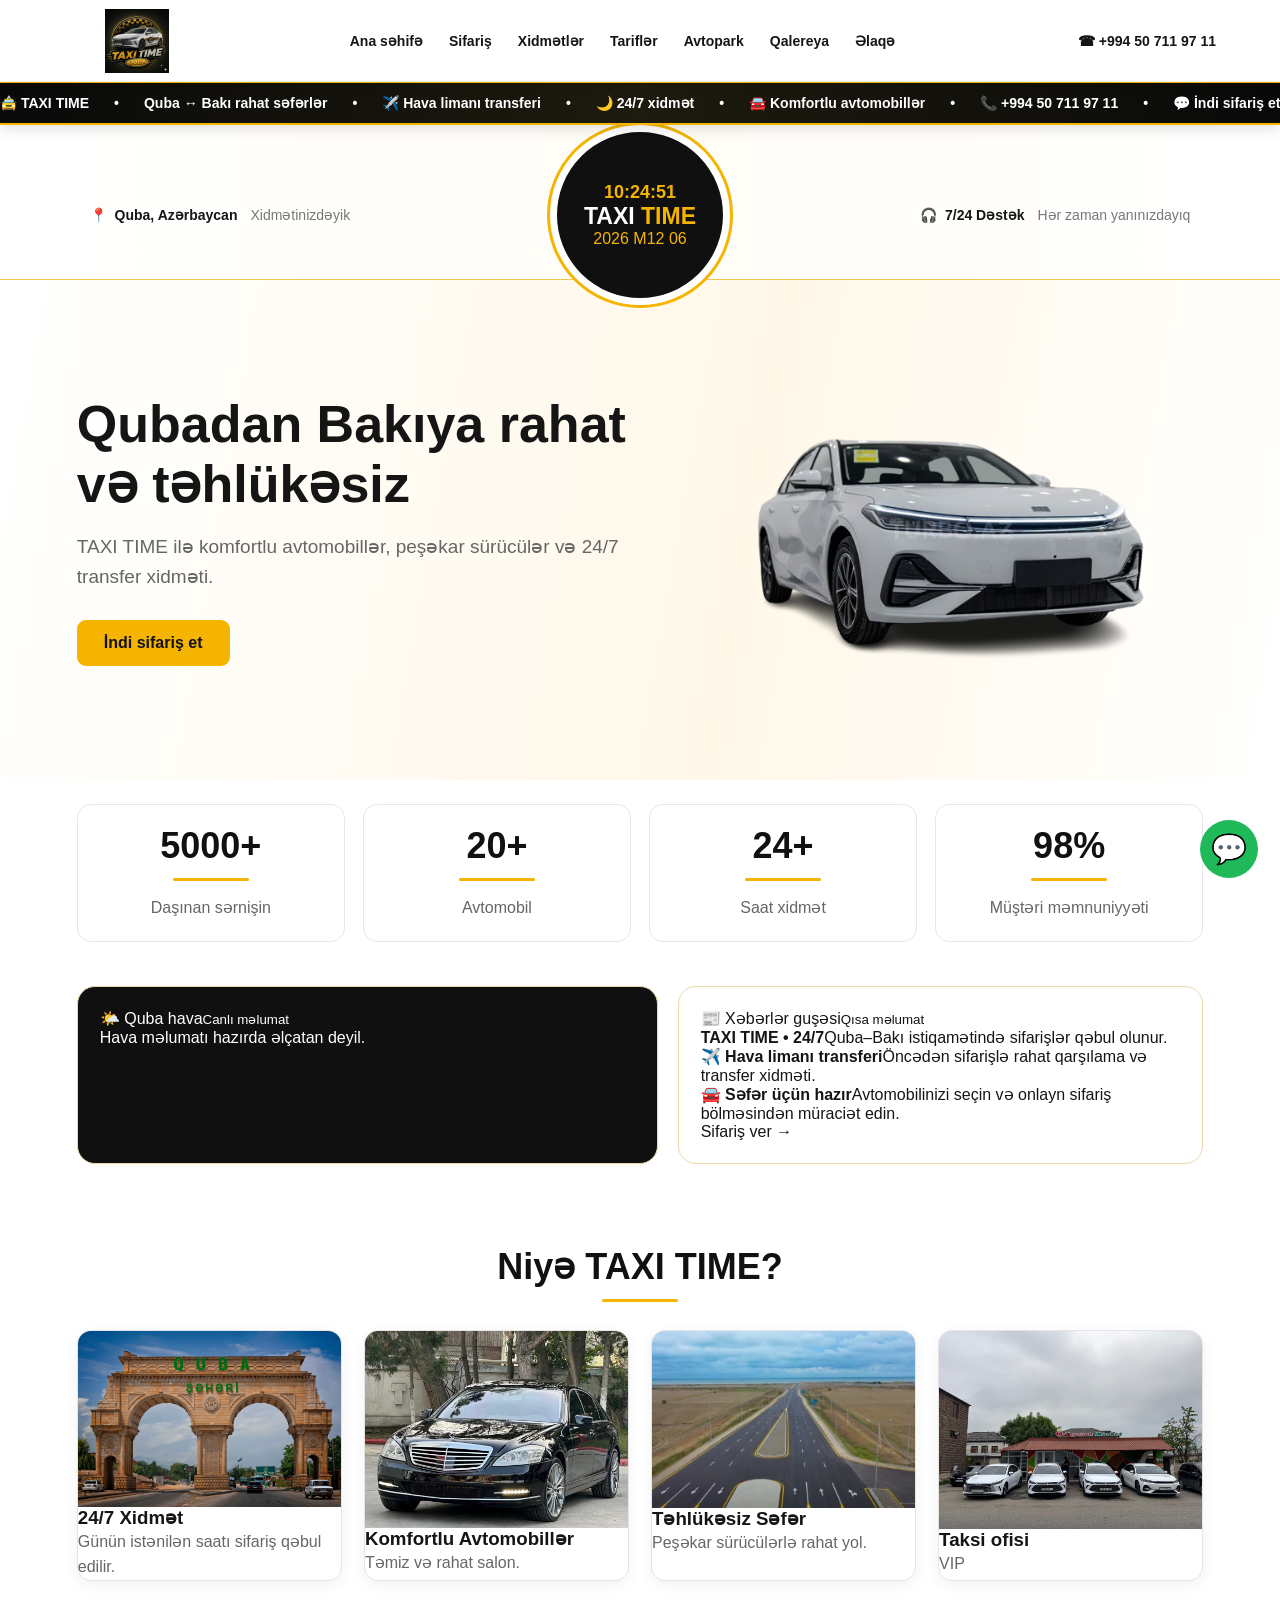
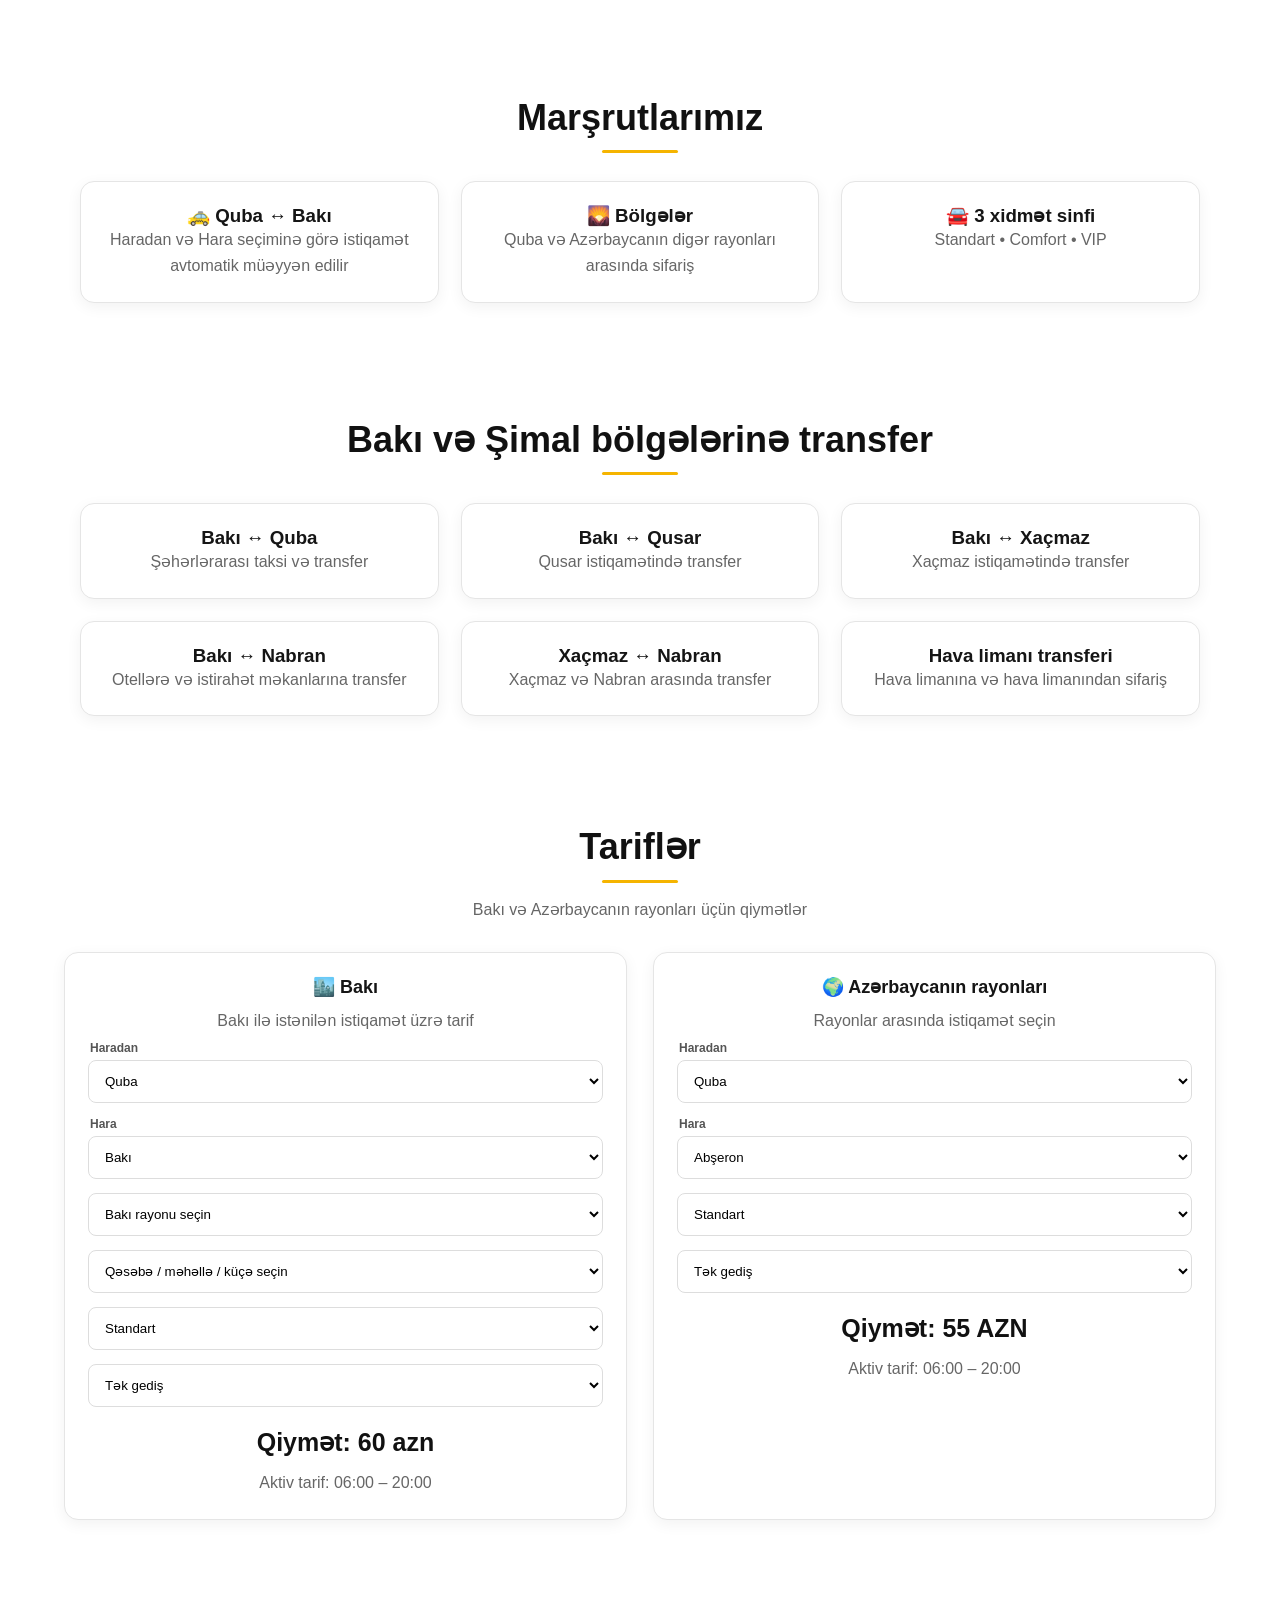
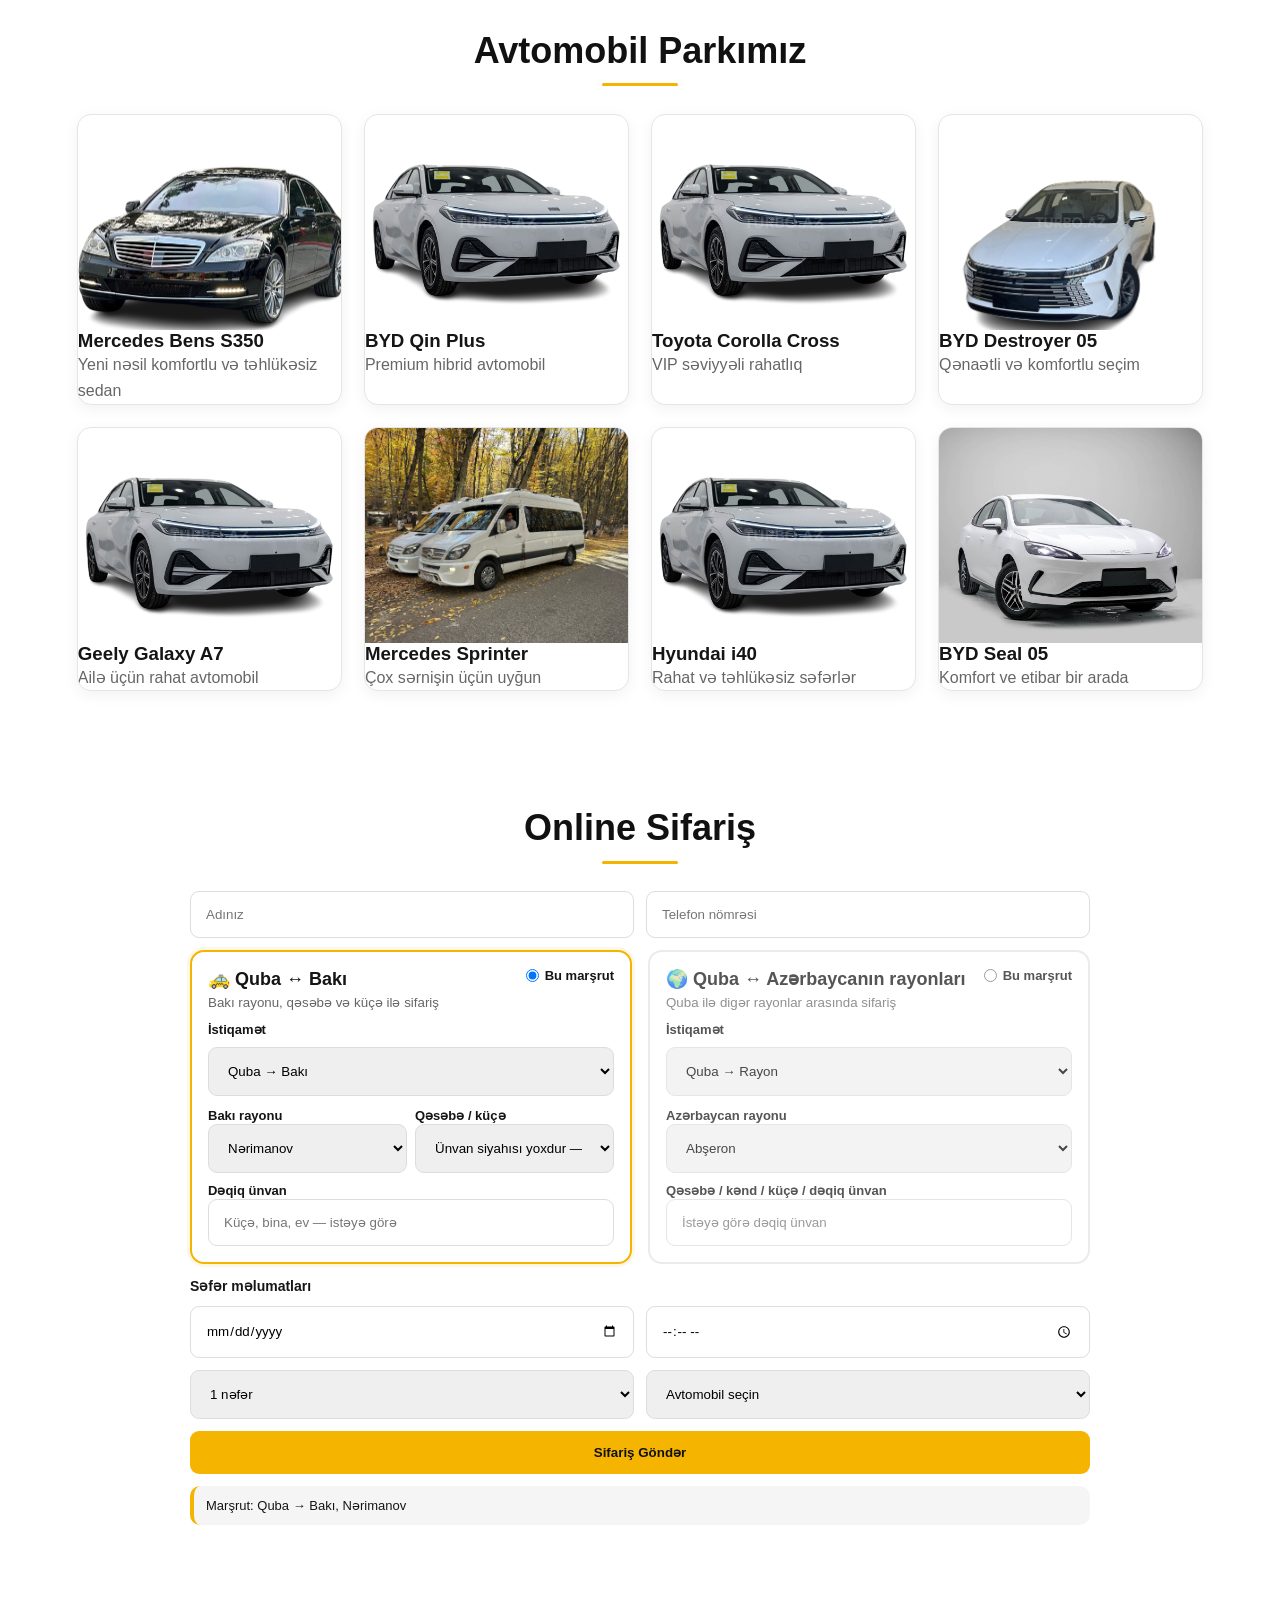
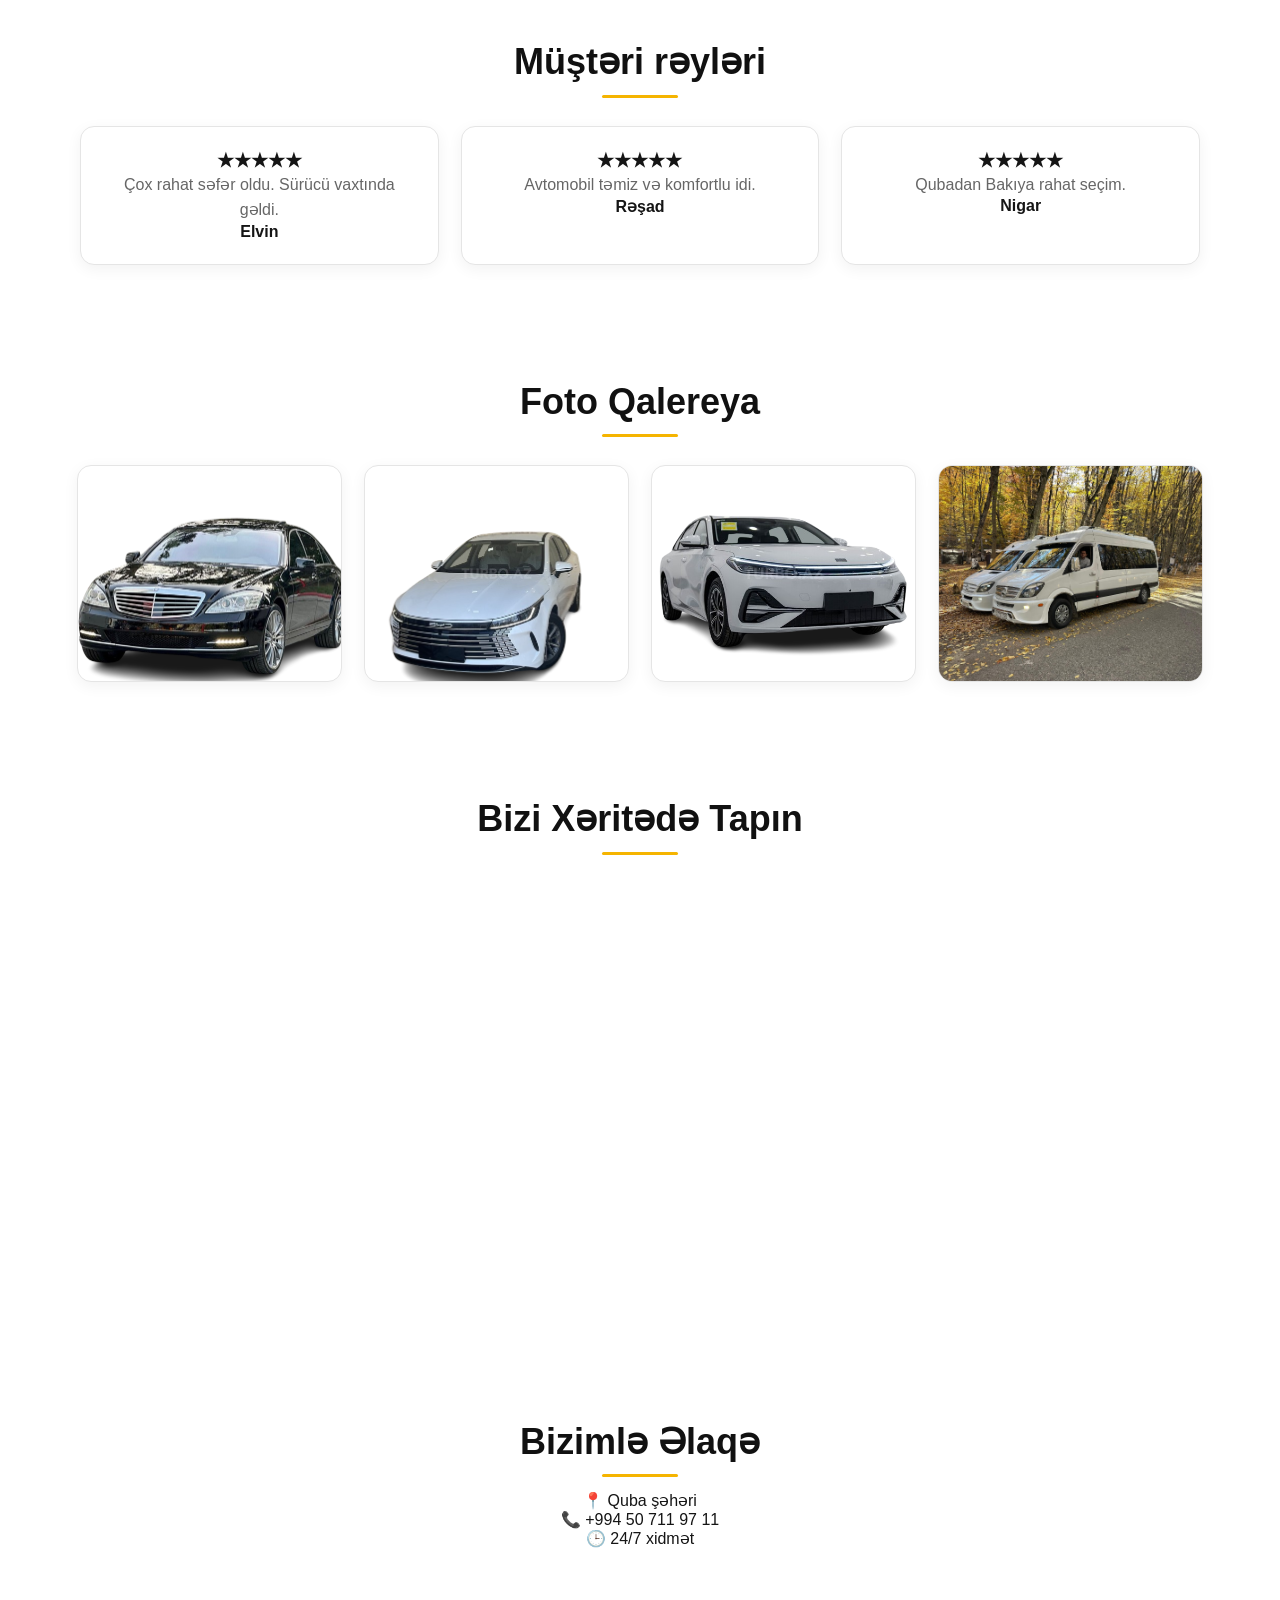
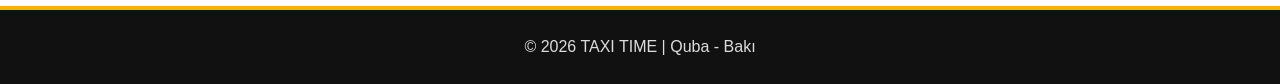
==== commit 19be84de: "Consolidate all north Azerbaijan route links in homepage" ====
--- a/index.html
+++ b/index.html
@@ -92,8 +92,14 @@
 <section class="info-corner" id="infoCorner"></section>
 <section class="services" id="services"><h2>Niyə TAXI TIME?</h2><div class="cards" id="servicesBox"></div></section>
 <section class="routes" id="routes"><h2>Marşrutlarımız</h2><div class="route-cards"><div class="route-card"><h3>🚕 Quba ↔ Bakı</h3><p>Haradan və Hara seçiminə görə istiqamət avtomatik müəyyən edilir</p></div><div class="route-card"><h3>🌄 Bölgələr</h3><p>Quba və Azərbaycanın digər rayonları arasında sifariş</p></div><div class="route-card"><h3>🚘 3 xidmət sinfi</h3><p>Standart • Comfort • VIP</p></div></div></section>
-<section class="routes" id="seo-routes" aria-label="Bakıdan bölgələrə taksi və transfer"><h2>Bakıdan bölgələrə transfer</h2><div class="route-cards"><div class="route-card"><h3><a href="/baki-quba-taksi.html">Bakı–Quba taksi</a></h3><p>Bakıdan Qubaya sifariş və transfer məlumatları</p></div><div class="route-card"><h3><a href="/baki-qusar-taksi.html">Bakı–Qusar taksi</a></h3><p>Bakıdan Qusara transfer sifarişi</p></div><div class="route-card"><h3><a href="/baki-xacmaz-taksi.html">Bakı–Xaçmaz taksi</a></h3><p>Bakıdan Xaçmaza transfer sifarişi</p></div></div></section>
-<section class="routes" id="nabran-route"><h2>Bakı–Nabran transferi</h2><div class="route-cards"><div class="route-card"><h3><a href="/baki-nabran-taksi.html">Bakı ↔ Nabran taksi</a></h3><p>Nabran otellərinə, istirahət mərkəzlərinə və kirayə evlərə transfer sifarişi</p></div></div></section>
+<section class="routes" id="seo-routes" aria-label="Şəhərlərarası taksi və transfer marşrutları"><h2>Bakı və Şimal bölgələrinə transfer</h2><div class="route-cards">
+<div class="route-card"><h3><a href="/baki-quba-taksi.html">Bakı ↔ Quba</a></h3><p>Şəhərlərarası taksi və transfer</p></div>
+<div class="route-card"><h3><a href="/baki-qusar-taksi.html">Bakı ↔ Qusar</a></h3><p>Qusar istiqamətində transfer</p></div>
+<div class="route-card"><h3><a href="/baki-xacmaz-taksi.html">Bakı ↔ Xaçmaz</a></h3><p>Xaçmaz istiqamətində transfer</p></div>
+<div class="route-card"><h3><a href="/baki-nabran-taksi.html">Bakı ↔ Nabran</a></h3><p>Otellərə və istirahət məkanlarına transfer</p></div>
+<div class="route-card"><h3><a href="/xacmaz-nabran-taksi.html">Xaçmaz ↔ Nabran</a></h3><p>Xaçmaz və Nabran arasında transfer</p></div>
+<div class="route-card"><h3><a href="/hava-limani-transfer.html">Hava limanı transferi</a></h3><p>Hava limanına və hava limanından sifariş</p></div>
+</div></section>
 <section class="prices" id="prices"><div class="section-heading"><h2>Tariflər</h2><p>Bakı və Azərbaycanın rayonları üçün qiymətlər</p></div><div class="price-cards" id="priceList"></div></section>
 <section class="fleet" id="fleet"><h2>Avtomobil Parkımız</h2><div class="fleet-cards" id="carsBox"></div></section>
 <section class="order" id="order"><h2>Online Sifariş</h2><div class="order-box order-box-v2">
